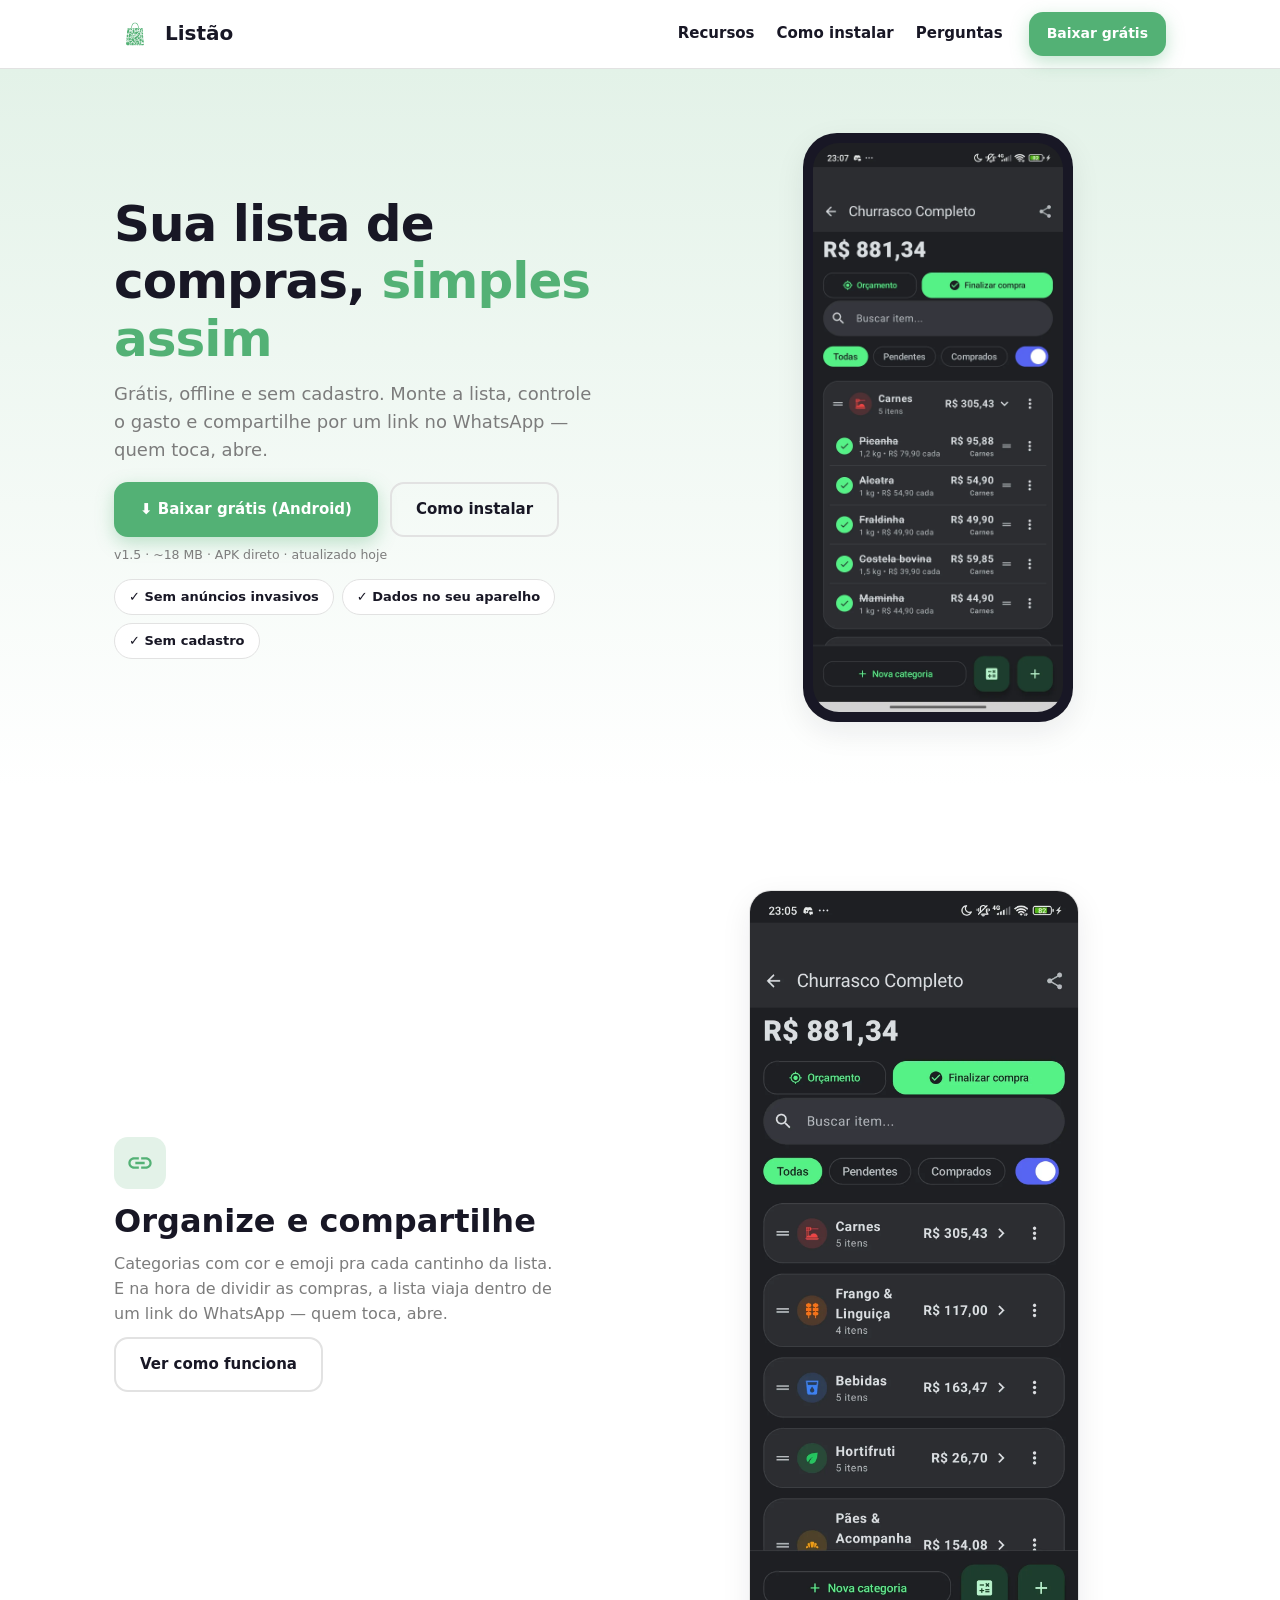
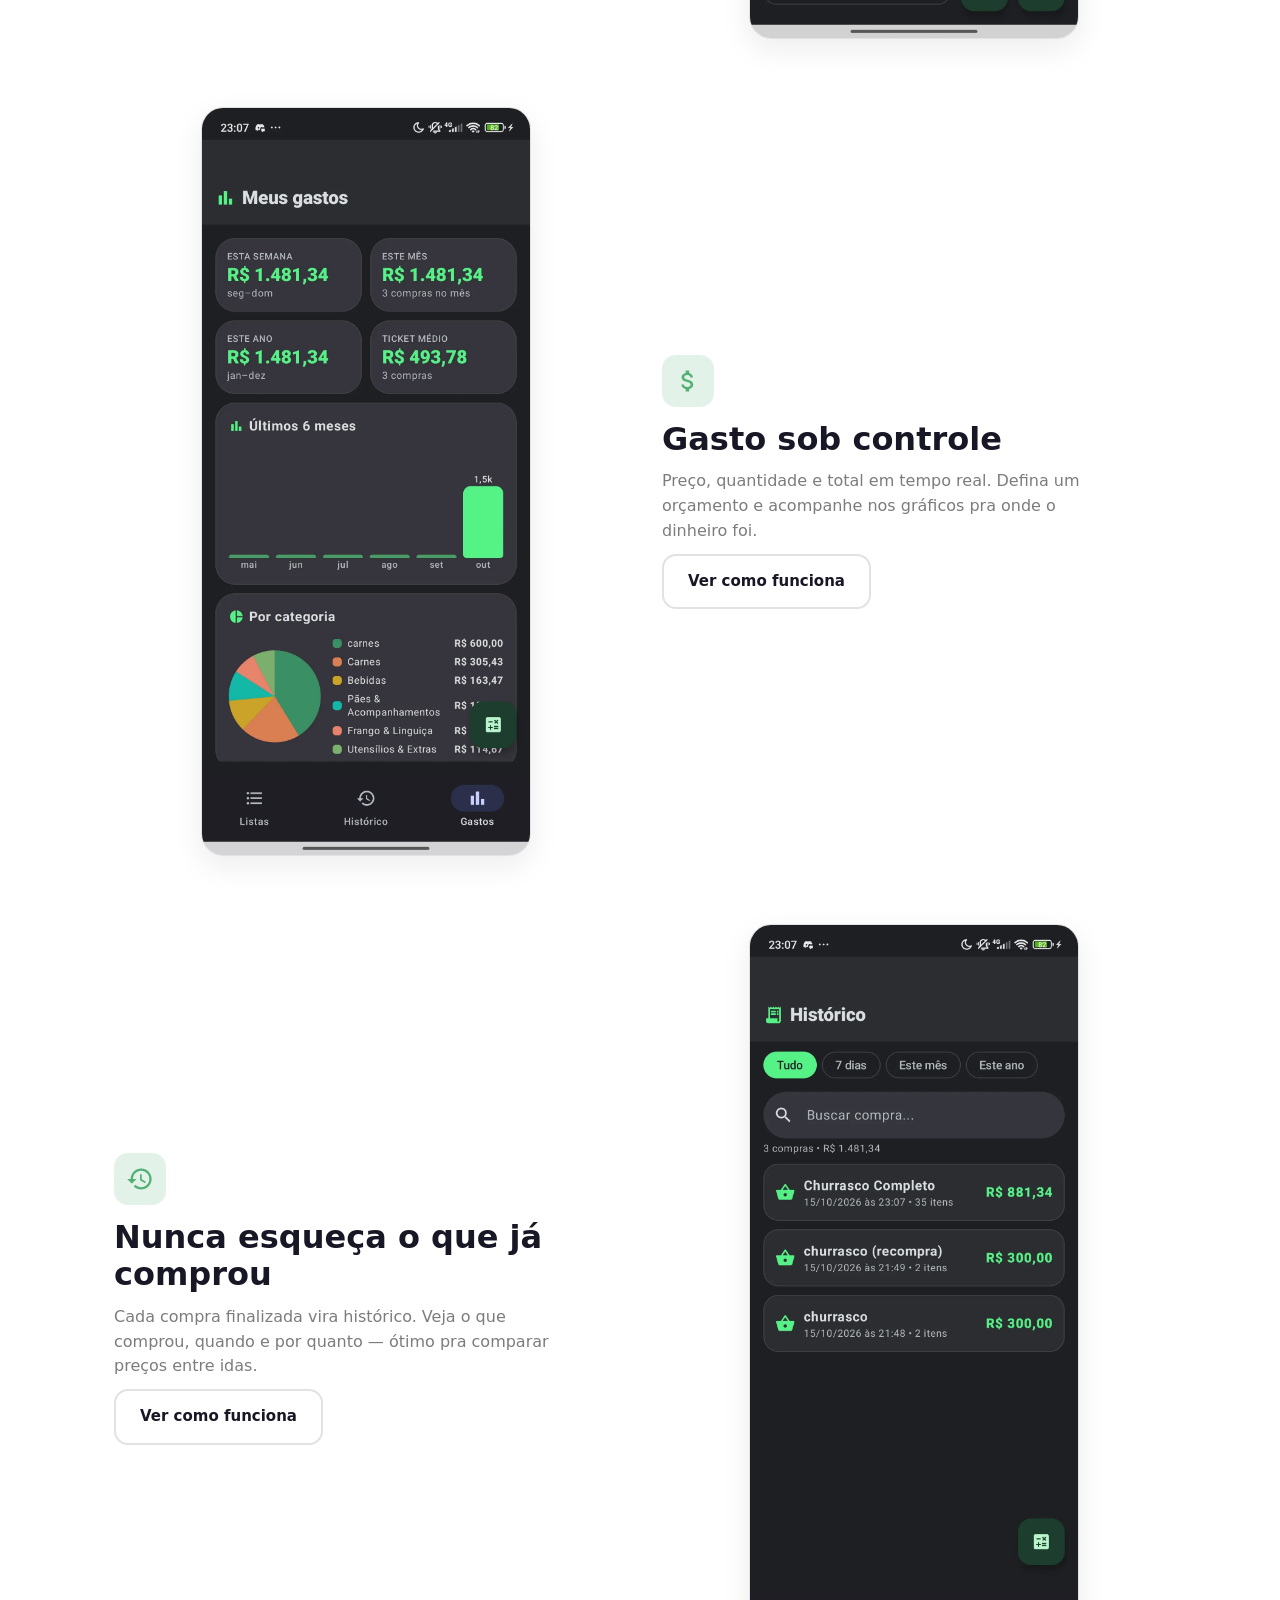
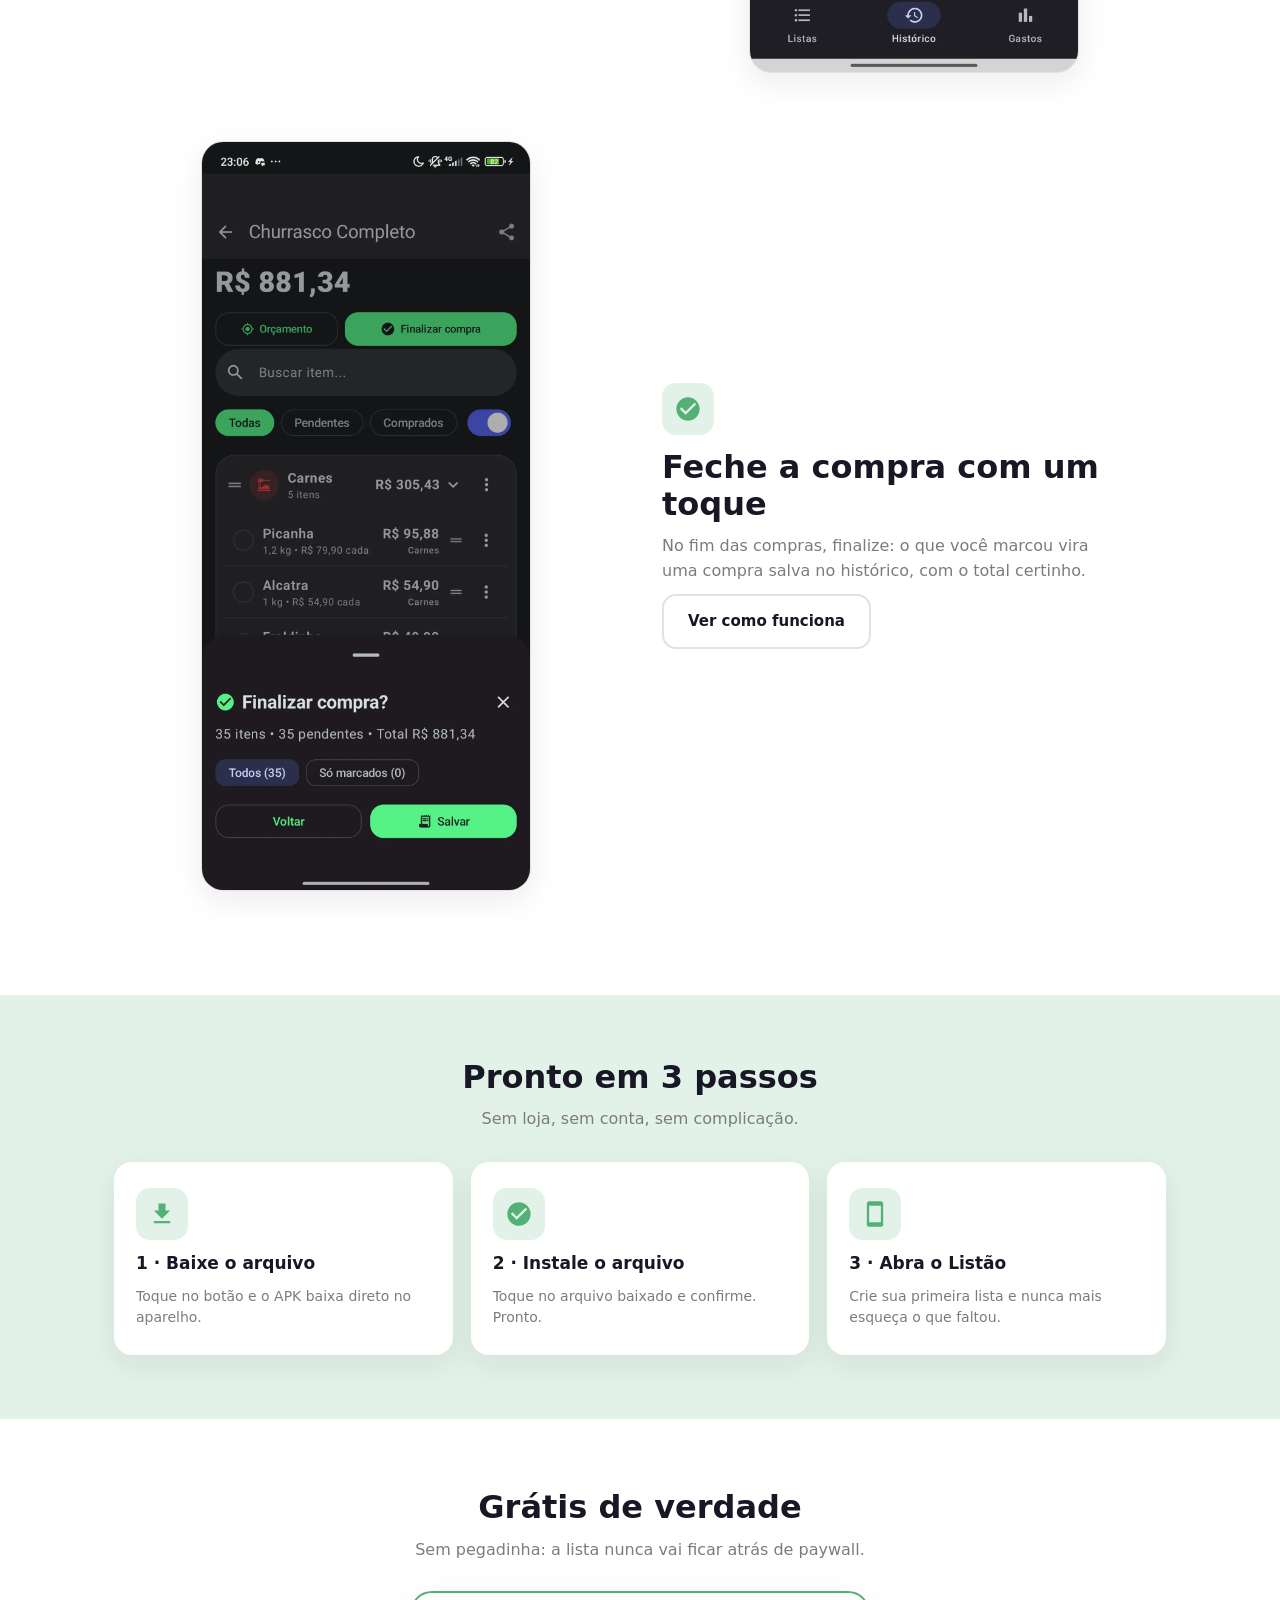
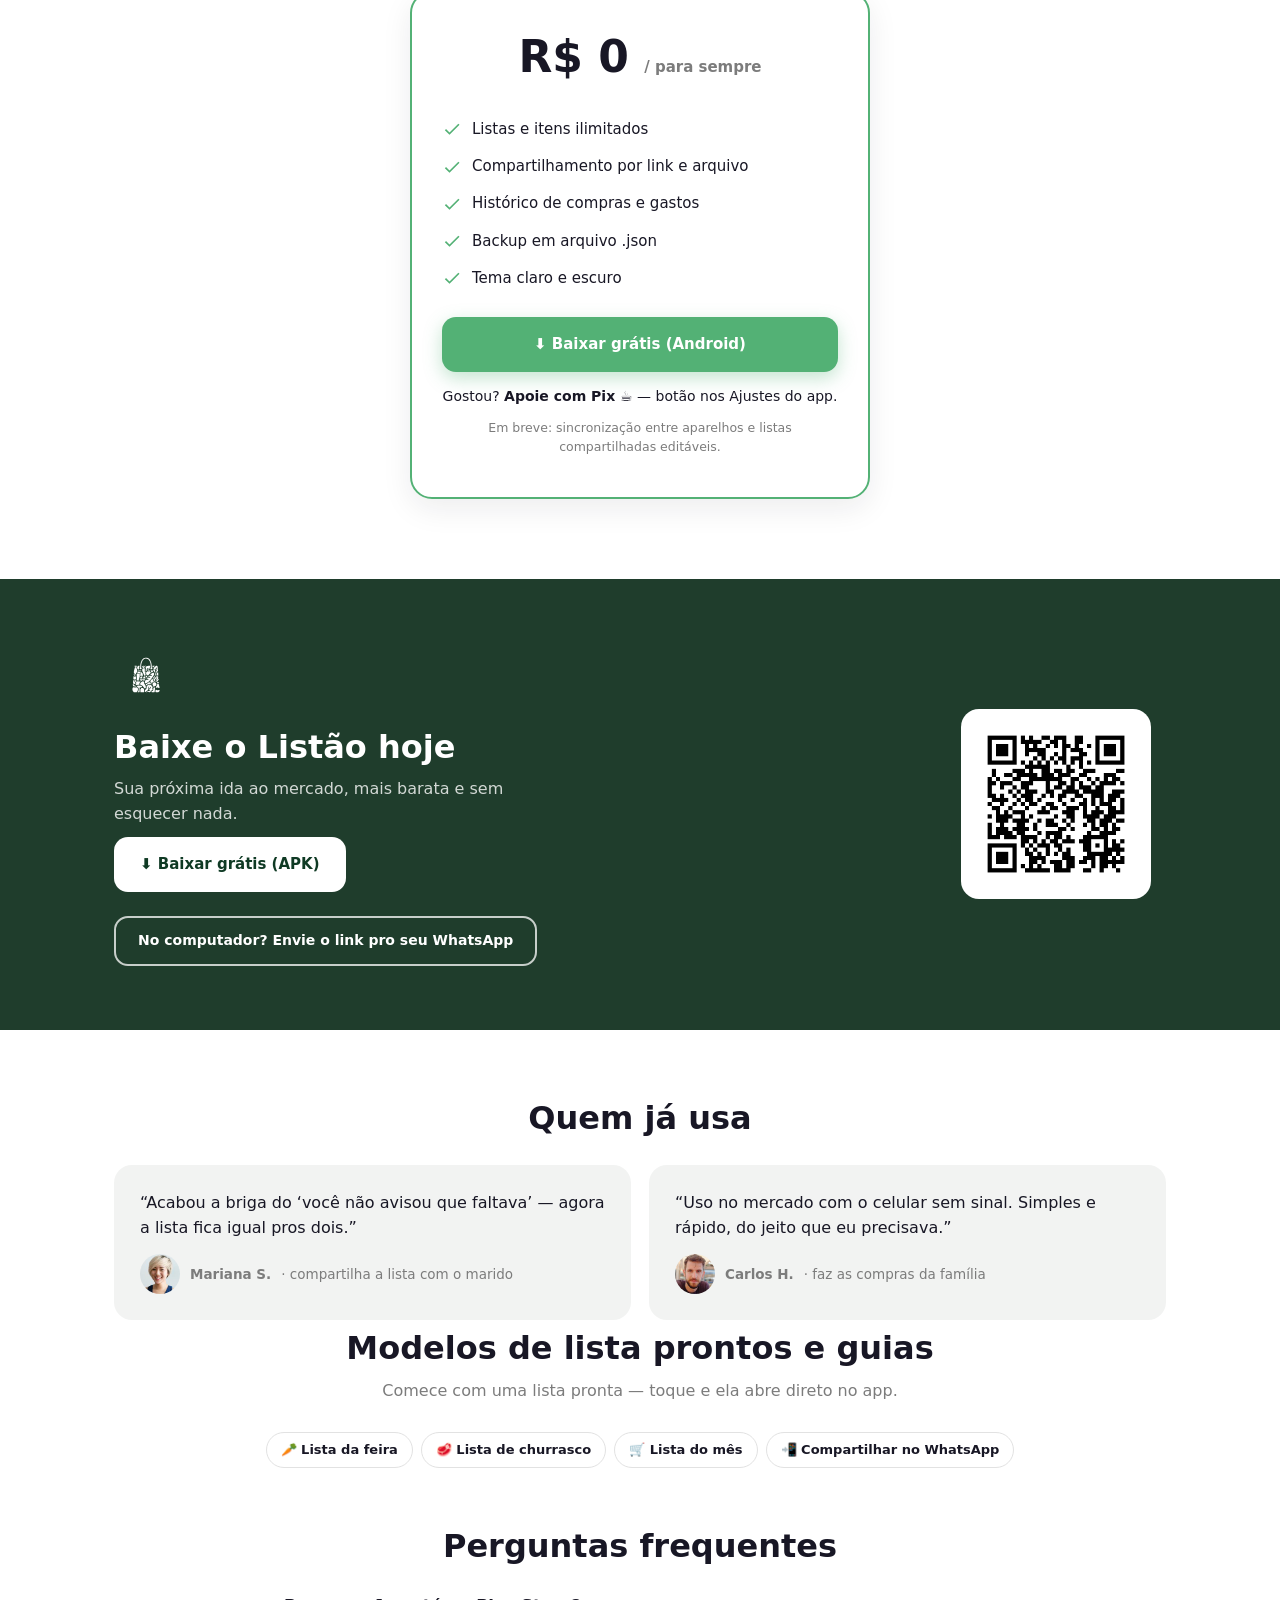
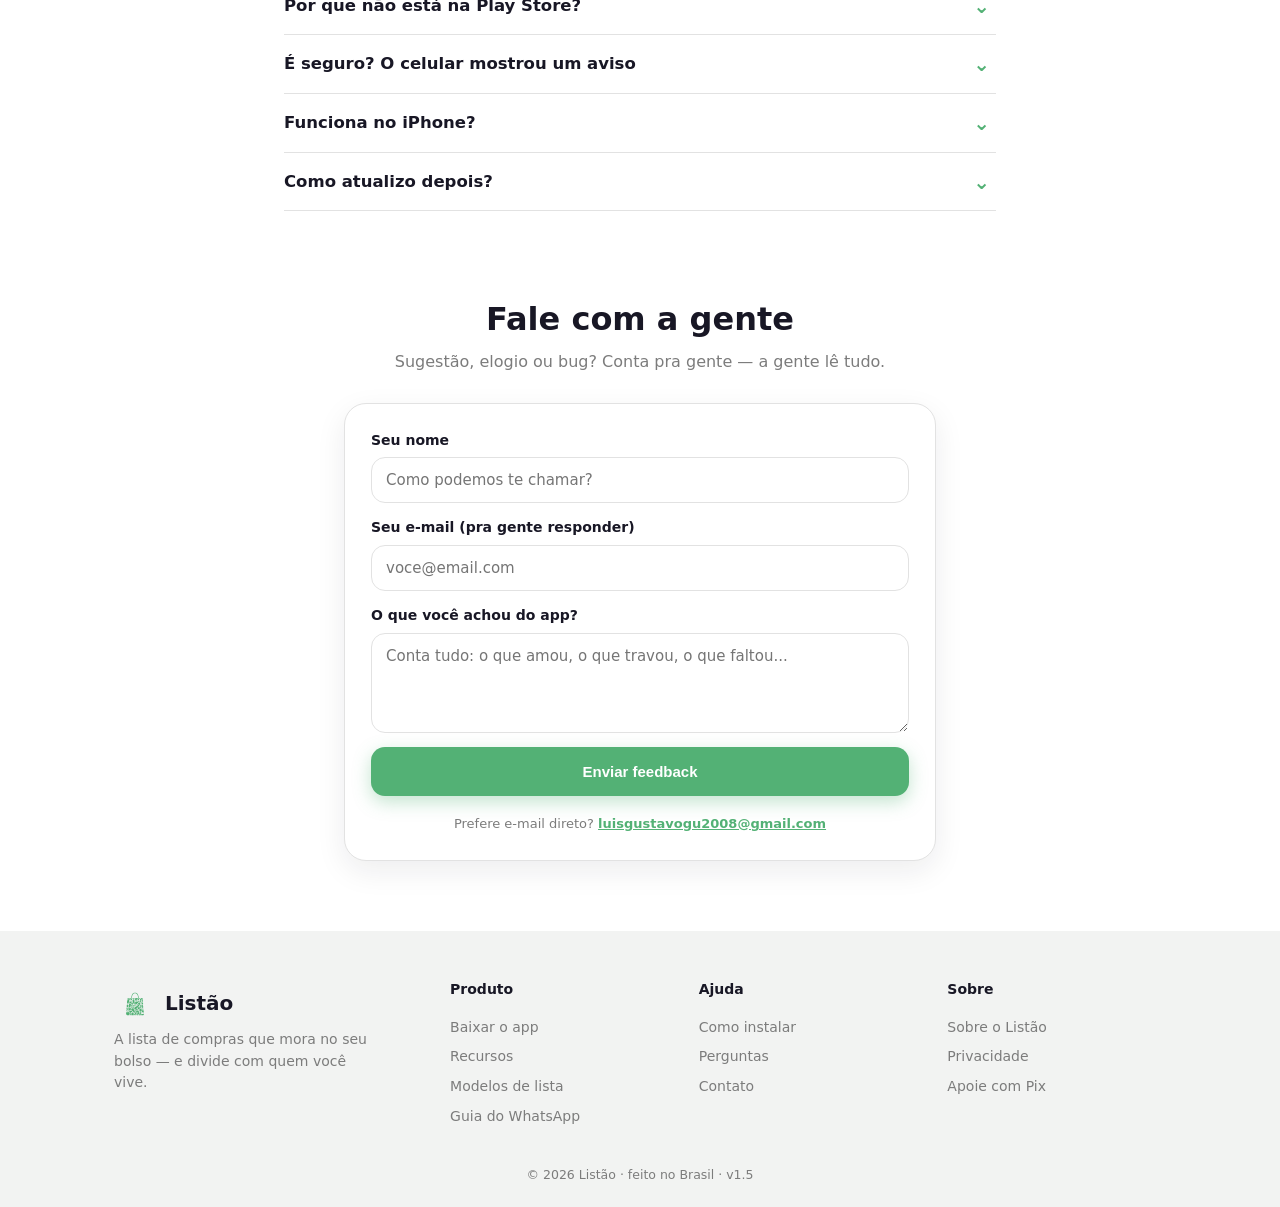
==== index.html @ 89cff495 "SEO: paginas de modelos prontos (feira/churrasco/mes), guia de compartilhar no WhatsApp, pagina Sobr" ====
<!DOCTYPE html>
<html lang="pt-BR">
<head>
<meta charset="utf-8">
<meta name="viewport" content="width=device-width, initial-scale=1">
<title>Listão — App de Lista de Compras Grátis e Offline</title>
<meta name="description" content="App grátis de lista de compras: funciona offline, sem cadastro, controla o gasto e compartilha por link no WhatsApp. Baixe o APK para Android.">
<link rel="canonical" href="https://listao-br.vercel.app/">
<meta name="robots" content="index, follow">
<meta name="theme-color" content="#53B175">
<meta property="og:locale" content="pt_BR">
<meta property="og:type" content="website">
<meta property="og:site_name" content="Listão">
<meta property="og:title" content="Listão — App de Lista de Compras Grátis e Offline">
<meta property="og:description" content="Monte a lista, controle o gasto e compartilhe por link no WhatsApp. Grátis, offline e sem cadastro. Baixe o APK.">
<meta property="og:url" content="https://listao-br.vercel.app/">
<meta property="og:image" content="https://listao-br.vercel.app/og-logo.png">
<meta property="og:image:width" content="512">
<meta property="og:image:height" content="512">
<meta property="og:image:alt" content="Logo do Listão">
<meta name="twitter:card" content="summary">
<meta name="twitter:title" content="Listão — App de Lista de Compras Grátis e Offline">
<meta name="twitter:description" content="Lista de compras grátis, offline e sem cadastro. Baixe o APK para Android.">
<meta name="twitter:image" content="https://listao-br.vercel.app/og-logo.png">
<script type="application/ld+json">
{"@context":"https://schema.org","@type":"MobileApplication","name":"Listão","applicationCategory":"ShoppingApplication","operatingSystem":"Android 8.0+","inLanguage":"pt-BR","url":"https://listao-br.vercel.app/","downloadUrl":"https://listao-br.vercel.app/listao-v1.5.apk","installUrl":"https://listao-br.vercel.app/","softwareVersion":"1.5","fileSize":"17.5MB","description":"App grátis de lista de compras para Android: funciona offline, sem cadastro, controla gastos e orçamento, e compartilha a lista por link no WhatsApp.","screenshot":["https://listao-br.vercel.app/prints/lista-marcados.jpg","https://listao-br.vercel.app/prints/categorias.jpg","https://listao-br.vercel.app/prints/graficos.jpg","https://listao-br.vercel.app/prints/historico.jpg"],"offers":{"@type":"Offer","price":"0","priceCurrency":"BRL"},"author":{"@type":"Person","name":"Luis Gustavo Del Bianco"}}
</script>
<script type="application/ld+json">
{"@context":"https://schema.org","@type":"FAQPage","mainEntity":[{"@type":"Question","name":"Por que o Listão não está na Play Store?","acceptedAnswer":{"@type":"Answer","text":"Por enquanto distribuímos o APK direto: fica mais leve, sem intermediário e com atualização no mesmo link. A ideia é entrar na Play quando o app amadurecer."}},{"@type":"Question","name":"É seguro instalar? O celular mostrou um aviso","acceptedAnswer":{"@type":"Answer","text":"O aviso aparece para qualquer app instalado de fora da loja. O APK é assinado, pede só permissão de internet e seus dados ficam no seu aparelho."}},{"@type":"Question","name":"O Listão funciona no iPhone?","acceptedAnswer":{"@type":"Answer","text":"Ainda não. Hoje o Listão é Android — o link compartilhado abre uma página com a lista para quem tem iPhone."}},{"@type":"Question","name":"Como atualizo o Listão depois?","acceptedAnswer":{"@type":"Answer","text":"Baixe de novo neste mesmo link e instale por cima. Suas listas e o histórico ficam intactos."}}]}
</script>
<link rel="icon" type="image/svg+xml" href="favicon.svg">
<link rel="icon" type="image/png" sizes="48x48" href="favicon-48.png">
<link rel="stylesheet" href="estilo.css">
<link rel="preload" as="image" href="prints/lista-marcados.webp" fetchpriority="high">
<script defer src="https://cdn.vercel-insights.com/v1/script.js"></script>
</head>
<body>

<!-- ===== HEADER ===== -->
<header class="top">
  <div class="container top-row">
    <a class="brand" href="#">
      <img src="simbolo-verde.svg" alt="Logo Listão">
      <span>Listão</span>
    </a>
    <nav>
      <a href="#recursos">Recursos</a>
      <a href="#como-instalar">Como instalar</a>
      <a href="#perguntas">Perguntas</a>
    </nav>
    <a class="btn primary small" data-trk="click_download" data-pos="header" href="listao-v1.5.apk" download="listao-v1.5.apk">Baixar grátis</a>
  </div>
</header>

<main>

<!-- ===== HERO ===== -->
<section class="hero">
  <div class="container hero-grid">
    <div class="hero-copy">
      <h1>Sua lista de compras, <span class="verde">simples assim</span></h1>
      <p class="lead">Grátis, offline e sem cadastro. Monte a lista, controle o gasto e compartilhe por um link no WhatsApp — quem toca, abre.</p>
      <div class="btn-row">
        <a class="btn primary" data-trk="click_download" data-pos="hero" href="listao-v1.5.apk" download="listao-v1.5.apk">⬇ Baixar grátis (Android)</a>
        <a class="btn ghost" data-trk="click_como_instalar" href="#como-instalar">Como instalar</a>
      </div>
      <p class="meta">v1.5 · ~18 MB · APK direto · atualizado hoje</p>
      <div class="badges">
        <span class="pill">✓ Sem anúncios invasivos</span>
        <span class="pill">✓ Dados no seu aparelho</span>
        <span class="pill">✓ Sem cadastro</span>
      </div>
    </div>

    <!-- Celular com a tela real do app -->
    <div class="phone">
      <div class="screen">
        <img src="prints/lista-marcados.webp" alt="App Listão com itens da lista de compras marcados" width="1080" height="2460" fetchpriority="high">
      </div>
    </div>
  </div>
</section>

<!-- ===== RECURSOS (linhas alternadas) ===== -->
<section id="recursos" class="container features">

  <div class="feat">
    <div class="feat-copy">
      <span class="icon-chip">
        <svg viewBox="0 0 24 24"><path d="M3.9,12c0,-1.71 1.39,-3.1 3.1,-3.1h4V7H7c-2.76,0 -5,2.24 -5,5s2.24,5 5,5h4v-1.9H7c-1.71,0 -3.1,-1.39 -3.1,-3.1zM8,13h8v-2H8v2zM17,7h-4v1.9h4c1.71,0 3.1,1.39 3.1,3.1s-1.39,3.1 -3.1,3.1h-4V17h4c2.76,0 5,-2.24 5,-5s-2.24,-5 -5,-5z"/></svg>
      </span>
      <h2>Organize e compartilhe</h2>
      <p>Categorias com cor e emoji pra cada cantinho da lista. E na hora de dividir as compras, a lista viaja dentro de um link do WhatsApp — quem toca, abre.</p>
      <a class="btn ghost" href="#baixar" data-trk="click_ver_prints" data-pos="org">Ver como funciona</a>
    </div>
    <div class="feat-img">
      <img src="prints/categorias.webp" alt="Lista de compras organizada por categorias no app Listão" width="1080" height="2460" loading="lazy" decoding="async">
    </div>
  </div>

  <div class="feat rev">
    <div class="feat-copy">
      <span class="icon-chip">
        <svg viewBox="0 0 24 24"><path d="M11.8,10.9c-2.27,-0.59 -3,-1.2 -3,-2.15 0,-1.09 1.01,-1.85 2.7,-1.85 1.78,0 2.44,0.85 2.5,2.1h2.21c-0.07,-1.72 -1.12,-3.3 -3.21,-3.81V3h-3v2.16c-1.94,0.42 -3.5,1.68 -3.5,3.61 0,2.31 1.91,3.46 4.7,4.13 2.5,0.6 3,1.48 3,2.41 0,0.69 -0.49,1.79 -2.7,1.79 -2.06,0 -2.87,-0.92 -2.98,-2.1h-2.2c0.12,2.19 1.76,3.42 3.68,3.83V21h3v-2.15c1.95,-0.37 3.5,-1.5 3.5,-3.55 0,-2.84 -2.43,-3.81 -4.7,-4.4z"/></svg>
      </span>
      <h2>Gasto sob controle</h2>
      <p>Preço, quantidade e total em tempo real. Defina um orçamento e acompanhe nos gráficos pra onde o dinheiro foi.</p>
      <a class="btn ghost" href="#baixar" data-trk="click_ver_prints" data-pos="gasto">Ver como funciona</a>
    </div>
    <div class="feat-img">
      <img src="prints/graficos.webp" alt="Gráficos de gastos por categoria no app Listão" width="1080" height="2460" loading="lazy" decoding="async">
    </div>
  </div>

  <div class="feat">
    <div class="feat-copy">
      <span class="icon-chip">
        <svg viewBox="0 0 24 24"><path d="M13,3c-4.97,0 -9,4.03 -9,9L1,12l3.89,3.89 0.07,0.14L9,12L6,12c0,-3.87 3.13,-7 7,-7s7,3.13 7,7 -3.13,7 -7,7c-1.93,0 -3.68,-0.79 -4.94,-2.06l-1.42,1.42C8.27,19.99 10.51,21 13,21c4.97,0 9,-4.03 9,-9s-4.03,-9 -9,-9zM12,8v5l4.28,2.54 0.72,-1.21 -3.5,-2.08L13.5,8L12,8z"/></svg>
      </span>
      <h2>Nunca esqueça o que já comprou</h2>
      <p>Cada compra finalizada vira histórico. Veja o que comprou, quando e por quanto — ótimo pra comparar preços entre idas.</p>
      <a class="btn ghost" href="#baixar" data-trk="click_ver_prints" data-pos="historico">Ver como funciona</a>
    </div>
    <div class="feat-img">
      <img src="prints/historico.webp" alt="Histórico de compras no app Listão" width="1080" height="2460" loading="lazy" decoding="async">
    </div>
  </div>

  <div class="feat rev">
    <div class="feat-copy">
      <span class="icon-chip">
        <svg viewBox="0 0 24 24"><path d="M12,2C6.48,2 2,6.48 2,12s4.48,10 10,10 10,-4.48 10,-10S17.52,2 12,2zM10,17l-5,-5 1.41,-1.41L10,14.17l7.59,-7.59L19,8l-9,9z"/></svg>
      </span>
      <h2>Feche a compra com um toque</h2>
      <p>No fim das compras, finalize: o que você marcou vira uma compra salva no histórico, com o total certinho.</p>
      <a class="btn ghost" href="#baixar" data-trk="click_ver_prints" data-pos="finalizar">Ver como funciona</a>
    </div>
    <div class="feat-img">
      <img src="prints/finalizar.webp" alt="Finalizar compra com total no app Listão" width="1080" height="2460" loading="lazy" decoding="async">
    </div>
  </div>

</section>

<!-- ===== 3 PASSOS ===== -->
<section id="como-instalar" class="steps-band">
  <div class="container">
    <h2 class="center">Pronto em 3 passos</h2>
    <p class="center sub2">Sem loja, sem conta, sem complicação.</p>
    <div class="steps">
      <div class="step">
        <span class="icon-chip">
          <svg viewBox="0 0 24 24"><path d="M19,9h-4V3H9v6H5l7,7 7,-7zM5,18v2h14v-2H5z"/></svg>
        </span>
        <h3>1 · Baixe o arquivo</h3>
        <p>Toque no botão e o APK baixa direto no aparelho.</p>
      </div>
      <div class="step">
        <span class="icon-chip">
          <svg viewBox="0 0 24 24"><path d="M12,2C6.48,2 2,6.48 2,12s4.48,10 10,10 10,-4.48 10,-10S17.52,2 12,2zM10,17l-5,-5 1.41,-1.41L10,14.17l7.59,-7.59L19,8l-9,9z"/></svg>
        </span>
        <h3>2 · Instale o arquivo</h3>
        <p>Toque no arquivo baixado e confirme. Pronto.</p>
      </div>
      <div class="step">
        <span class="icon-chip">
          <svg viewBox="0 0 24 24"><path d="M17,1.01L7,1c-1.1,0 -2,0.9 -2,2v18c0,1.1 0.9,2 2,2h10c1.1,0 2,-0.9 2,-2V3c0,-1.1 -0.9,-1.99 -2,-1.99zM17,19H7V5h10v14z"/></svg>
        </span>
        <h3>3 · Abra o Listão</h3>
        <p>Crie sua primeira lista e nunca mais esqueça o que faltou.</p>
      </div>
    </div>
  </div>
</section>

<!-- ===== GRÁTIS DE VERDADE (posição do “planos”) ===== -->
<section class="container price">
  <h2 class="center">Grátis de verdade</h2>
  <p class="center sub2">Sem pegadinha: a lista nunca vai ficar atrás de paywall.</p>
  <div class="price-card">
    <div class="price-val">R$ 0 <span>/ para sempre</span></div>
    <ul class="price-list">
      <li><svg viewBox="0 0 24 24"><path d="M9,16.17L4.83,12l-1.42,1.41L9,19 21,7l-1.41,-1.41z"/></svg> Listas e itens ilimitados</li>
      <li><svg viewBox="0 0 24 24"><path d="M9,16.17L4.83,12l-1.42,1.41L9,19 21,7l-1.41,-1.41z"/></svg> Compartilhamento por link e arquivo</li>
      <li><svg viewBox="0 0 24 24"><path d="M9,16.17L4.83,12l-1.42,1.41L9,19 21,7l-1.41,-1.41z"/></svg> Histórico de compras e gastos</li>
      <li><svg viewBox="0 0 24 24"><path d="M9,16.17L4.83,12l-1.42,1.41L9,19 21,7l-1.41,-1.41z"/></svg> Backup em arquivo .json</li>
      <li><svg viewBox="0 0 24 24"><path d="M9,16.17L4.83,12l-1.42,1.41L9,19 21,7l-1.41,-1.41z"/></svg> Tema claro e escuro</li>
    </ul>
    <a class="btn primary wide" data-trk="click_download" data-pos="preco" href="listao-v1.5.apk" download="listao-v1.5.apk">⬇ Baixar grátis (Android)</a>
    <p class="pix-note">Gostou? <b>Apoie com Pix ☕</b> — botão nos Ajustes do app.</p>
    <p class="soon">Em breve: sincronização entre aparelhos e listas compartilhadas editáveis.</p>
  </div>
</section>

<!-- ===== CTA FINAL (faixa escura) ===== -->
<section id="baixar" class="final">
  <div class="container final-grid">
    <div>
      <img class="final-logo" src="simbolo-branco.svg" alt="">
      <h2>Baixe o Listão hoje</h2>
      <p>Sua próxima ida ao mercado, mais barata e sem esquecer nada.</p>
      <a class="btn white" data-trk="click_download" data-pos="final" href="listao-v1.5.apk" download="listao-v1.5.apk">⬇ Baixar grátis (APK)</a>
      <div style="margin-top:12px"><a class="wa-link" data-trk="click_whatsapp" href="https://wa.me/?text=Baixe%20o%20List%C3%A3o%20gr%C3%A1tis%20para%20Android%3A%20https%3A%2F%2Flistao-br.vercel.app%2F" target="_blank" rel="noopener">No computador? Envie o link pro seu WhatsApp</a></div>
    </div>
    <div><img class="qr-img" src="qr-download.png" alt="QR Code para baixar o Listão"></div>
  </div>
</section>

<!-- ===== DEPOIMENTOS ===== -->
<section class="container quotes">
  <h2 class="center">Quem já usa</h2>
  <div class="quote-grid">
    <figure class="quote">
      <blockquote>“Acabou a briga do ‘você não avisou que faltava’ — agora a lista fica igual pros dois.”</blockquote>
      <figcaption><img class="avatar" src="prints/avatar-mariana.jpg" alt="Mariana" width="80" height="80" loading="lazy"> <b>Mariana S.</b> · compartilha a lista com o marido</figcaption>
    </figure>
    <figure class="quote">
      <blockquote>“Uso no mercado com o celular sem sinal. Simples e rápido, do jeito que eu precisava.”</blockquote>
      <figcaption><img class="avatar" src="prints/avatar-carlos.jpg" alt="Carlos" width="80" height="80" loading="lazy"> <b>Carlos H.</b> · faz as compras da família</figcaption>
    </figure>
  </div>
</section>

<!-- ===== MODELOS E GUIAS ===== -->
<section id="modelos" class="container">
  <h2 class="center">Modelos de lista prontos e guias</h2>
  <p class="center sub2">Comece com uma lista pronta — toque e ela abre direto no app.</p>
  <div class="badges" style="justify-content:center">
    <a class="pill" style="text-decoration:none;color:inherit" href="modelos/feira.html">🥕 Lista da feira</a>
    <a class="pill" style="text-decoration:none;color:inherit" href="modelos/churrasco.html">🥩 Lista de churrasco</a>
    <a class="pill" style="text-decoration:none;color:inherit" href="modelos/mes.html">🛒 Lista do mês</a>
    <a class="pill" style="text-decoration:none;color:inherit" href="guias/compartilhar-whatsapp.html">📲 Compartilhar no WhatsApp</a>
  </div>
</section>

<!-- ===== FAQ ===== -->
<section id="perguntas" class="container faq">
  <h2 class="center">Perguntas frequentes</h2>
  <details data-q="play">
      <summary>Por que não está na Play Store?</summary>
    <p>Por enquanto distribuímos direto: fica mais leve, sem intermediário e com atualização no mesmo link. A ideia é entrar na Play quando o app amadurecer.</p>
  </details>
  <details data-q="seguro">
      <summary>É seguro? O celular mostrou um aviso</summary>
    <p>O aviso aparece para qualquer app instalado de fora da loja. O APK é assinado, pede só permissão de internet e seus dados ficam no seu aparelho.</p>
  </details>
  <details data-q="iphone">
      <summary>Funciona no iPhone?</summary>
    <p>Ainda não. Hoje o Listão é Android — o link compartilhado abre uma página com a lista pra quem tem iPhone.</p>
  </details>
  <details data-q="atualizar">
      <summary>Como atualizo depois?</summary>
    <p>Baixe de novo neste mesmo link e instale por cima. Suas listas e o histórico ficam intactos.</p>
  </details>
</section>

<!-- ===== FEEDBACK ===== -->
<section id="contato" class="container feedback">
  <h2 class="center">Fale com a gente</h2>
  <p class="center sub2">Sugestão, elogio ou bug? Conta pra gente — a gente lê tudo.</p>
  <form class="fb-form" action="https://formsubmit.co/luisgustavogu2008@gmail.com" method="POST">
    <input type="text" name="_honey" class="hp" tabindex="-1" autocomplete="off">
    <input type="hidden" name="_subject" value="Novo feedback do site Listão">
    <input type="hidden" name="_next" value="https://listao-br.vercel.app/obrigado.html">
    <input type="hidden" name="_template" value="table">
    <input type="hidden" name="_captcha" value="false">
    <label>Seu nome
      <input type="text" name="nome" placeholder="Como podemos te chamar?" required maxlength="60">
    </label>
    <label>Seu e-mail (pra gente responder)
      <input type="email" name="email" placeholder="voce@email.com" required maxlength="80">
    </label>
    <label>O que você achou do app?
      <textarea name="mensagem" rows="4" placeholder="Conta tudo: o que amou, o que travou, o que faltou..." required maxlength="2000"></textarea>
    </label>
    <button class="btn primary wide" type="submit">Enviar feedback</button>
    <p class="fb-alt">Prefere e-mail direto? <a href="mailto:luisgustavogu2008@gmail.com">luisgustavogu2008@gmail.com</a></p>
  </form>
</section>

</main>

<!-- ===== FOOTER ===== -->
<footer>
  <div class="container foot-grid">
    <div class="foot-brand">
      <a class="brand" href="#"><img src="simbolo-verde.svg" alt=""><span>Listão</span></a>
      <p>A lista de compras que mora no seu bolso — e divide com quem você vive.</p>
    </div>
    <div>
      <h4>Produto</h4>
      <a href="#baixar">Baixar o app</a>
      <a href="#recursos">Recursos</a>
      <a href="modelos/feira.html">Modelos de lista</a>
      <a href="guias/compartilhar-whatsapp.html">Guia do WhatsApp</a>
    </div>
    <div>
      <h4>Ajuda</h4>
      <a href="#como-instalar">Como instalar</a>
      <a href="#perguntas">Perguntas</a>
      <a href="#contato">Contato</a>
    </div>
    <div>
      <h4>Sobre</h4>
      <a href="sobre.html">Sobre o Listão</a>
      <a href="privacidade.html">Privacidade</a>
      <a href="#">Apoie com Pix</a>
    </div>
  </div>
  <div class="container copy">© 2026 Listão · feito no Brasil · v1.5</div>
</footer>

<script src="trk.js" defer></script>
</body>
</html>
---- estilo.css ----
:root{--green:#53B175;--green-hover:#47a067;--green-deep:#0F3A24;--green-dark-bg:#1F3D2C;--navy:#181725;--gray:#7C7C7C;--line:#E2E2E2;--bg-soft:#F2F3F2;--mint:#E3F2E8;--radius:18px;--shadow:0 10px 30px rgba(24,23,37,.08)}*{box-sizing:border-box}body{margin:0;font-family:system-ui,-apple-system,sans-serif;color:var(--navy);background:#fff;line-height:1.55}.container{max-width:1100px;margin:0 auto;padding:0 24px}.center{text-align:center}h1,h2,h3{line-height:1.15;margin:0 0 12px}h1{font-size:50px;font-weight:800;letter-spacing:-1px}h2{font-size:32px;font-weight:800}p{margin:0 0 10px}.verde{color:var(--green)}.sub2{color:var(--gray);margin-bottom:28px}.btn{display:inline-block;padding:14px 24px;border-radius:14px;font-weight:700;font-size:15px;text-decoration:none;border:2px solid transparent;transition:transform .12s ease,background .15s ease,box-shadow .15s ease}.btn.primary{background:var(--green);color:#fff;box-shadow:0 6px 18px rgba(83,177,117,.35)}.btn.primary:hover{background:var(--green-hover)}.btn.ghost{border-color:var(--line);color:var(--navy)}.btn.ghost:hover{border-color:var(--green);color:var(--green)}.btn.white{background:#fff;color:var(--green-deep)}.btn.small{padding:9px 16px;font-size:14px}.btn.wide{display:block;text-align:center;width:100%}.btn:active{transform:scale(.98)}.top{position:sticky;top:0;z-index:50;background:rgba(255,255,255,.92);backdrop-filter:blur(8px);border-bottom:1px solid var(--line)}.top-row{display:flex;align-items:center;gap:26px;padding-top:12px;padding-bottom:12px}.brand{display:flex;align-items:center;gap:9px;font-weight:800;font-size:20px;color:var(--navy);text-decoration:none}.brand img{width:42px;height:42px}.top nav{display:flex;gap:22px;margin-left:auto}.top nav a{color:var(--navy);text-decoration:none;font-weight:600;font-size:15px}.top nav a:hover{color:var(--green)}.hero{background:linear-gradient(180deg,var(--mint) 0%,#fff 100%);overflow:hidden}.hero-grid{display:grid;grid-template-columns:1.1fr .9fr;gap:40px;align-items:center;padding-top:64px;padding-bottom:64px}.lead{font-size:18px;color:var(--gray);max-width:480px}.btn-row{display:flex;gap:12px;flex-wrap:wrap;margin:18px 0 8px}.meta{font-size:12.5px;color:var(--gray)}.meta.light{color:rgba(255,255,255,.75)}.badges{display:flex;gap:8px;flex-wrap:wrap;margin-top:14px}.pill{background:#fff;border:1px solid var(--line);border-radius:999px;padding:7px 14px;font-size:13px;font-weight:600}.phone{width:270px;margin:0 auto;background:var(--navy);border-radius:34px;padding:10px;box-shadow:var(--shadow)}.screen{background:#1E1F22;border-radius:26px;overflow:hidden}.screen img{width:100%;height:auto;display:block}.features{padding:70px 24px 30px}.feat{display:grid;grid-template-columns:1fr 1fr;gap:44px;align-items:center;padding:34px 0}.feat.rev .feat-copy{order:2}.feat.rev .feat-img{order:1}.icon-chip{width:52px;height:52px;border-radius:14px;background:var(--mint);color:var(--green);display:flex;align-items:center;justify-content:center;margin-bottom:14px}.icon-chip svg{width:28px;height:28px;fill:currentColor}.feat-copy p{color:var(--gray);max-width:440px}.feat-img img{width:100%;max-width:330px;height:auto;display:block;margin:0 auto;border-radius:22px;border:1px solid var(--line);box-shadow:var(--shadow)}.steps-band{background:var(--mint);padding:64px 0;margin-top:40px}.steps{display:grid;grid-template-columns:repeat(3,1fr);gap:18px;margin-top:30px}.step{background:#fff;border-radius:var(--radius);padding:26px 22px;box-shadow:var(--shadow)}.step h3{font-size:17px;margin-top:4px}.step p{color:var(--gray);font-size:14px;margin:0}.price{padding:70px 24px 20px}.price-card{max-width:460px;margin:0 auto;border:2px solid var(--green);border-radius:22px;padding:30px;box-shadow:var(--shadow);text-align:center}.price-val{font-size:44px;font-weight:800}.price-val span{font-size:15px;color:var(--gray);font-weight:600}.price-list{list-style:none;padding:0;margin:20px 0;text-align:left}.price-list li{display:flex;align-items:center;gap:10px;padding:7px 0;font-size:15px}.price-list svg{width:20px;height:20px;fill:var(--green);flex:none}.pix-note{font-size:14px;margin-top:14px}.soon{font-size:12.5px;color:var(--gray);margin-top:6px}.final{background:var(--green-dark-bg);margin-top:60px;padding:64px 0}.final-grid{display:grid;grid-template-columns:1fr 220px;gap:40px;align-items:center}.final h2{color:#fff}.final p{color:rgba(255,255,255,.8);max-width:460px}.final-logo{width:64px;height:64px;margin-bottom:14px}.final .ph{border:2px dashed rgba(255,255,255,.4);border-radius:var(--radius);color:rgba(255,255,255,.8);min-height:190px;display:flex;align-items:center;justify-content:center;text-align:center;font-size:14px}.qr-img{width:190px;height:190px;display:block;border-radius:var(--radius);background:#fff;padding:10px;margin:0 auto}.quotes{padding:70px 24px 10px}.quote-grid{display:grid;grid-template-columns:1fr 1fr;gap:18px;margin-top:28px}.quote{margin:0;background:var(--bg-soft);border-radius:var(--radius);padding:26px}.quote blockquote{margin:0 0 14px;font-size:16px;font-weight:500}.quote figcaption{display:flex;align-items:center;gap:10px;font-size:13.5px;color:var(--gray)}.avatar{width:40px;height:40px;border-radius:999px;object-fit:cover;flex:none;background:#2b2d31}.faq{padding:60px 24px 80px;max-width:760px}details{border-bottom:1px solid var(--line)}summary{cursor:pointer;font-weight:700;font-size:16.5px;padding:16px 0;list-style:none;position:relative;padding-right:34px}summary::-webkit-details-marker{display:none}summary::after{content:"⌄";position:absolute;right:6px;top:14px;color:var(--green);font-size:20px;transition:transform .15s ease}details[open] summary::after{transform:rotate(180deg)}details p{color:var(--gray);padding-bottom:16px;margin:0}.feedback{max-width:640px;padding-top:10px;padding-bottom:70px}.fb-form{background:#fff;border:1px solid var(--line);border-radius:22px;box-shadow:var(--shadow);padding:26px;display:flex;flex-direction:column;gap:14px;margin-top:8px}.fb-form label{font-weight:700;font-size:14px;display:flex;flex-direction:column;gap:6px}.fb-form input,.fb-form textarea{border:1.5px solid var(--line);border-radius:14px;padding:13px 14px;font-size:15px;font-family:inherit;width:100%;resize:vertical}.fb-form input:focus,.fb-form textarea:focus{outline:none;border-color:var(--green);box-shadow:0 0 0 3px rgba(83,177,117,.15)}.hp{display:none !important}.fb-alt{text-align:center;font-size:13px;color:var(--gray);margin:4px 0 0}.fb-alt a{color:var(--green);font-weight:700}footer{background:var(--bg-soft);padding:48px 0 22px}.foot-grid{display:grid;grid-template-columns:1.4fr 1fr 1fr 1fr;gap:30px}.foot-brand p{color:var(--gray);font-size:14px;max-width:260px}footer h4{font-size:14px;margin:0 0 12px}footer a{display:block;color:var(--gray);text-decoration:none;font-size:14px;padding:4px 0}footer a:hover{color:var(--green)}.copy{text-align:center;color:var(--gray);font-size:12.5px;margin-top:34px}@media (max-width:860px){h1{font-size:40px}h2{font-size:27px}.top-row{justify-content:center;gap:16px}.top nav{display:none}.hero-grid{grid-template-columns:1fr;padding-top:36px;padding-bottom:44px;gap:30px}.hero-copy{text-align:center}.hero-copy .lead{margin-left:auto;margin-right:auto}.btn-row{justify-content:center}.badges{justify-content:center}.feat{grid-template-columns:1fr;gap:24px}.feat.rev .feat-copy{order:1}.feat.rev .feat-img{order:2}.feat-copy{text-align:center}.feat-copy p{margin-left:auto;margin-right:auto}.icon-chip{margin:0 auto 14px}.steps{grid-template-columns:1fr}.step{text-align:center}.quote-grid{grid-template-columns:1fr}.quote{text-align:center}.quote figcaption{justify-content:center}.final-grid{grid-template-columns:1fr}.final-grid > div{text-align:center}.final .ph{margin:0 auto;max-width:240px}.foot-grid{grid-template-columns:1fr 1fr;text-align:center}.foot-brand .brand{justify-content:center}.foot-brand p{margin-left:auto;margin-right:auto}.phone{width:240px}}
.wa-link,.wa-link:visited{display:inline-block;margin-top:12px;padding:12px 22px;border:2px solid rgba(255,255,255,.75);border-radius:14px;color:#fff !important;text-decoration:none;font-weight:700;font-size:14px}
.wa-link:hover{border-color:#fff;background:rgba(255,255,255,.12)}
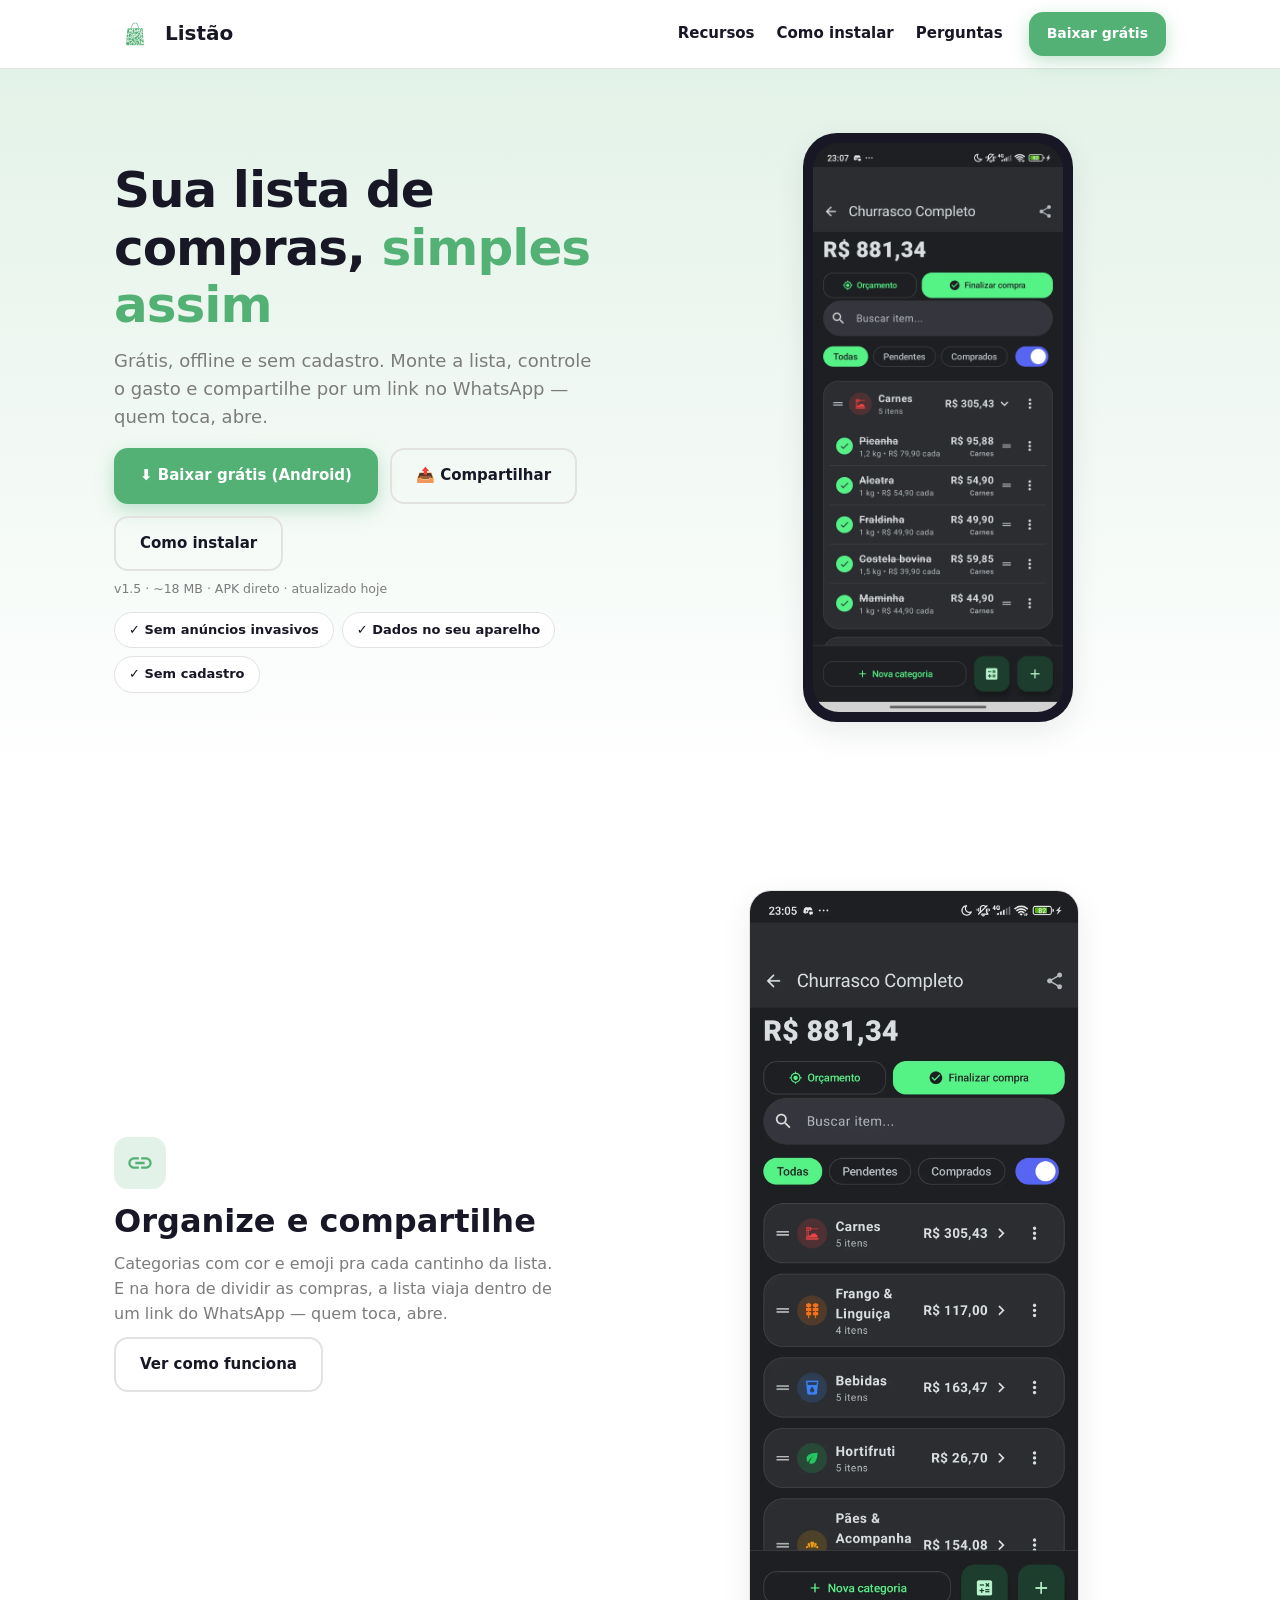
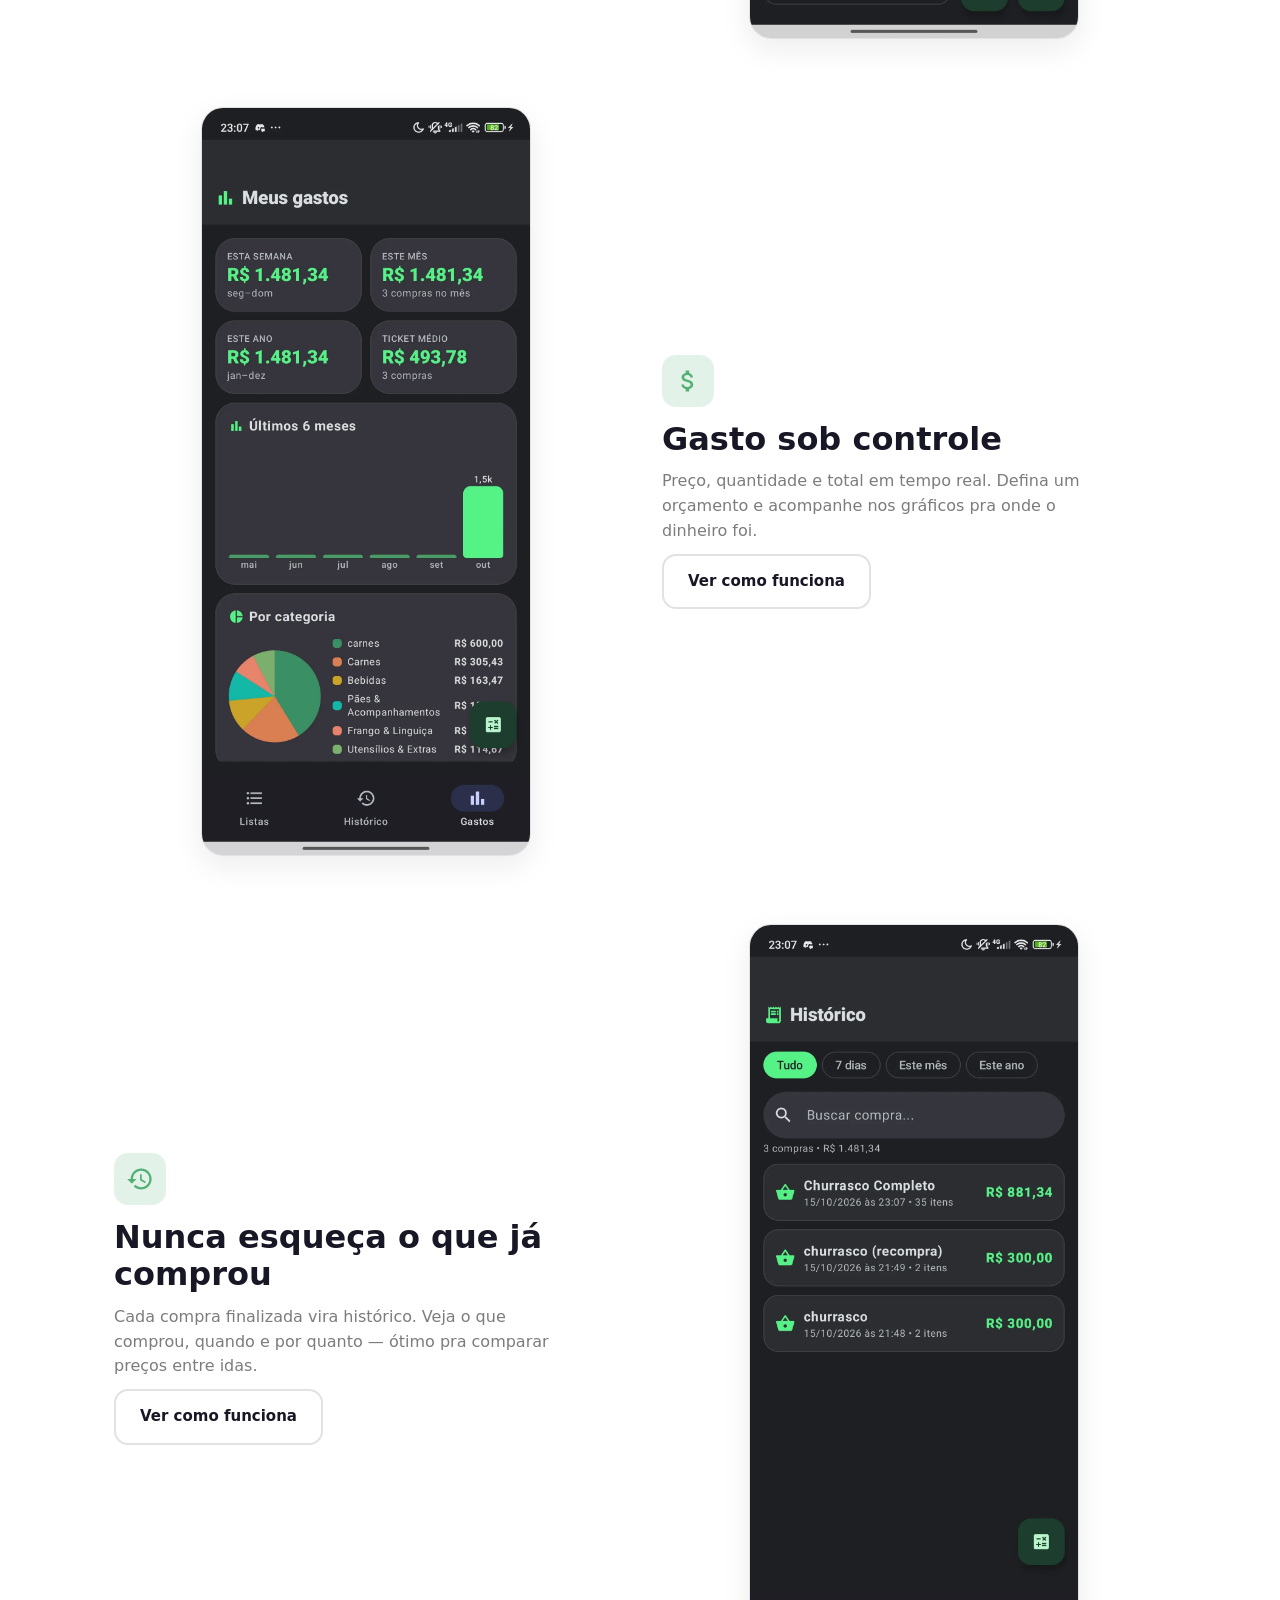
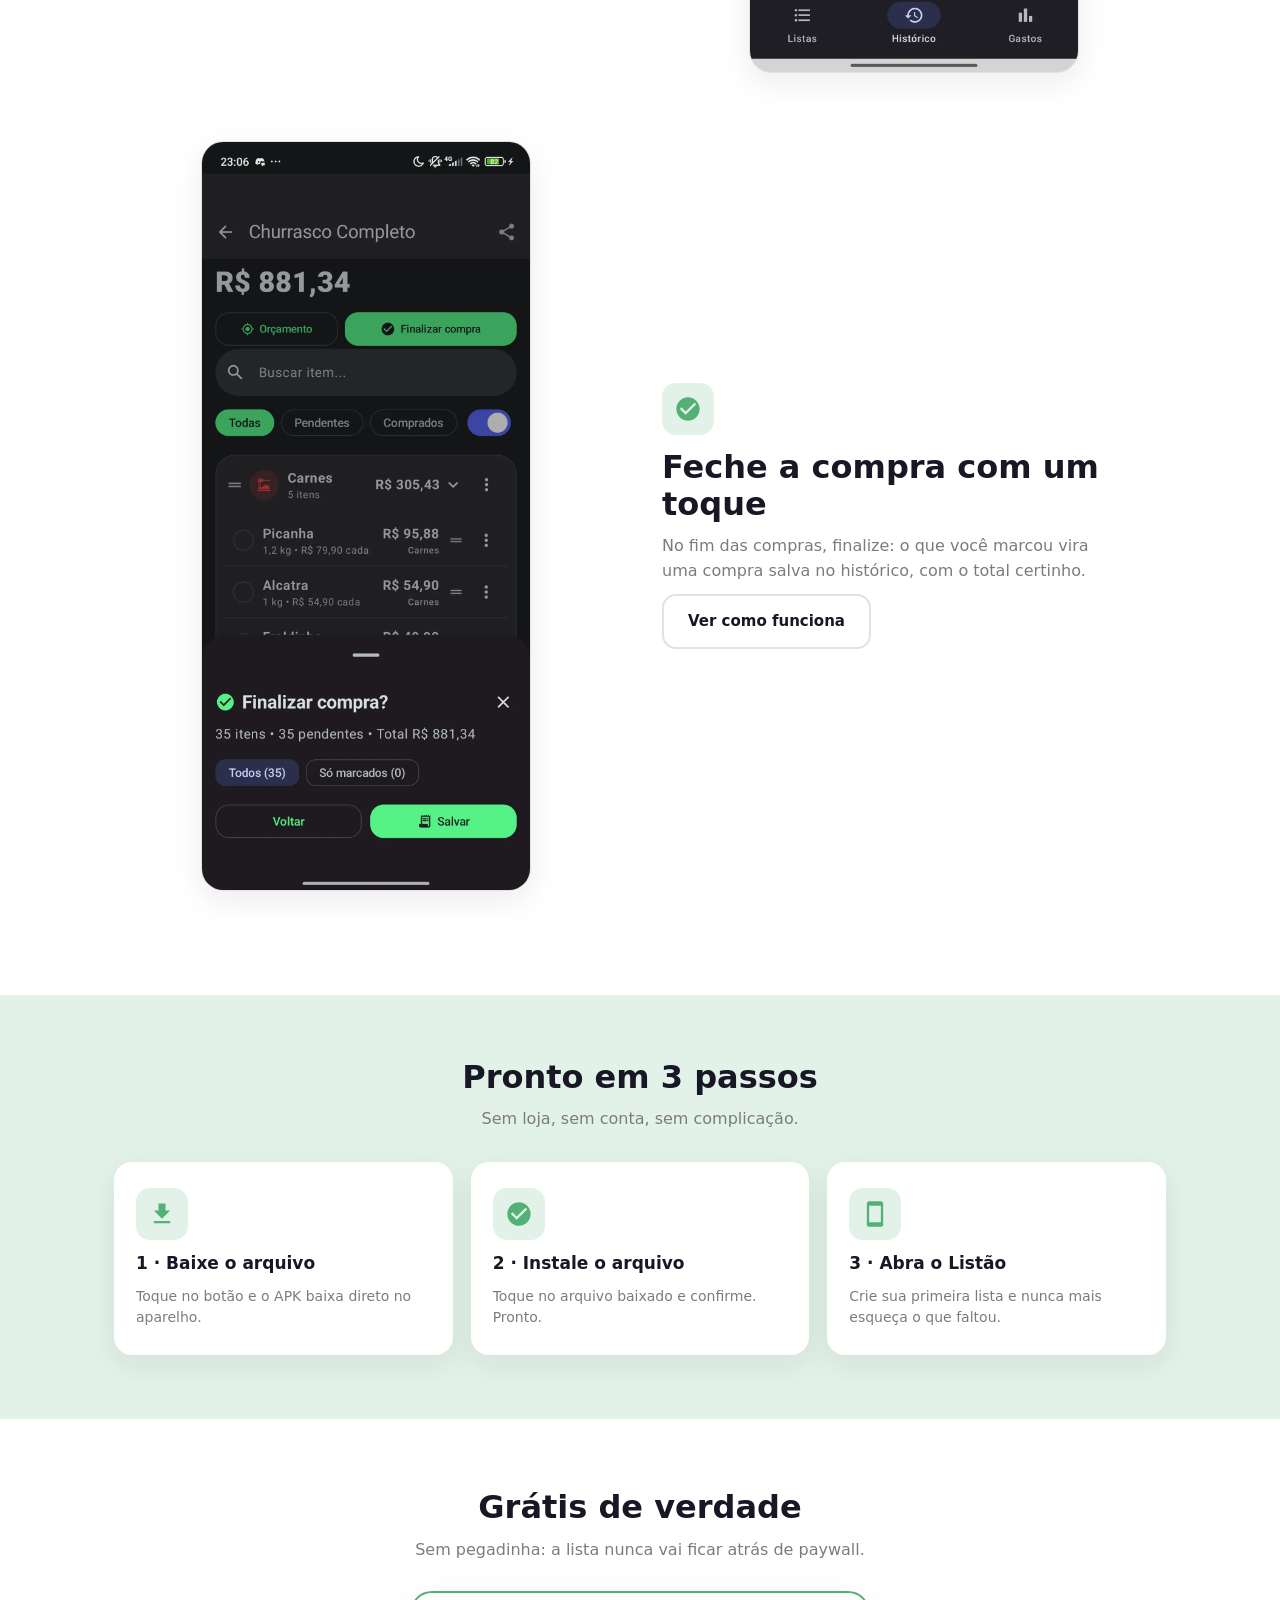
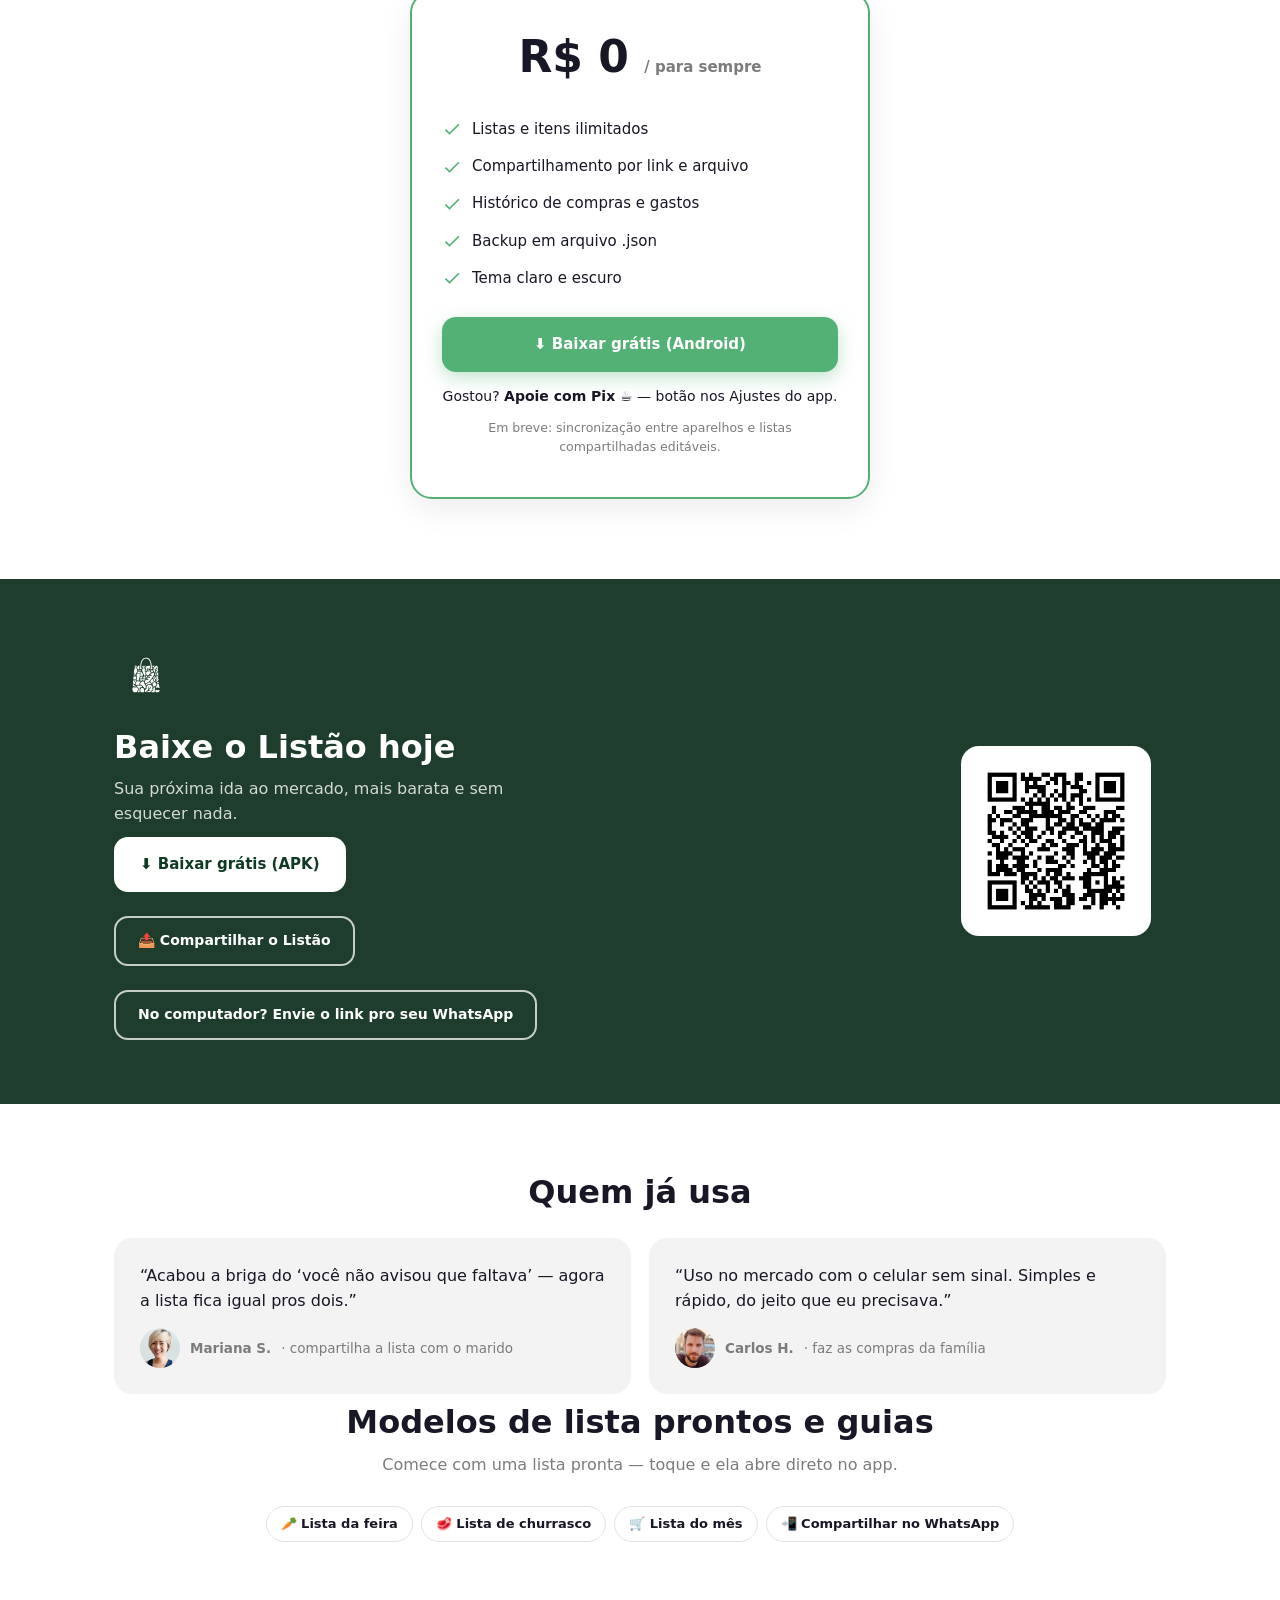
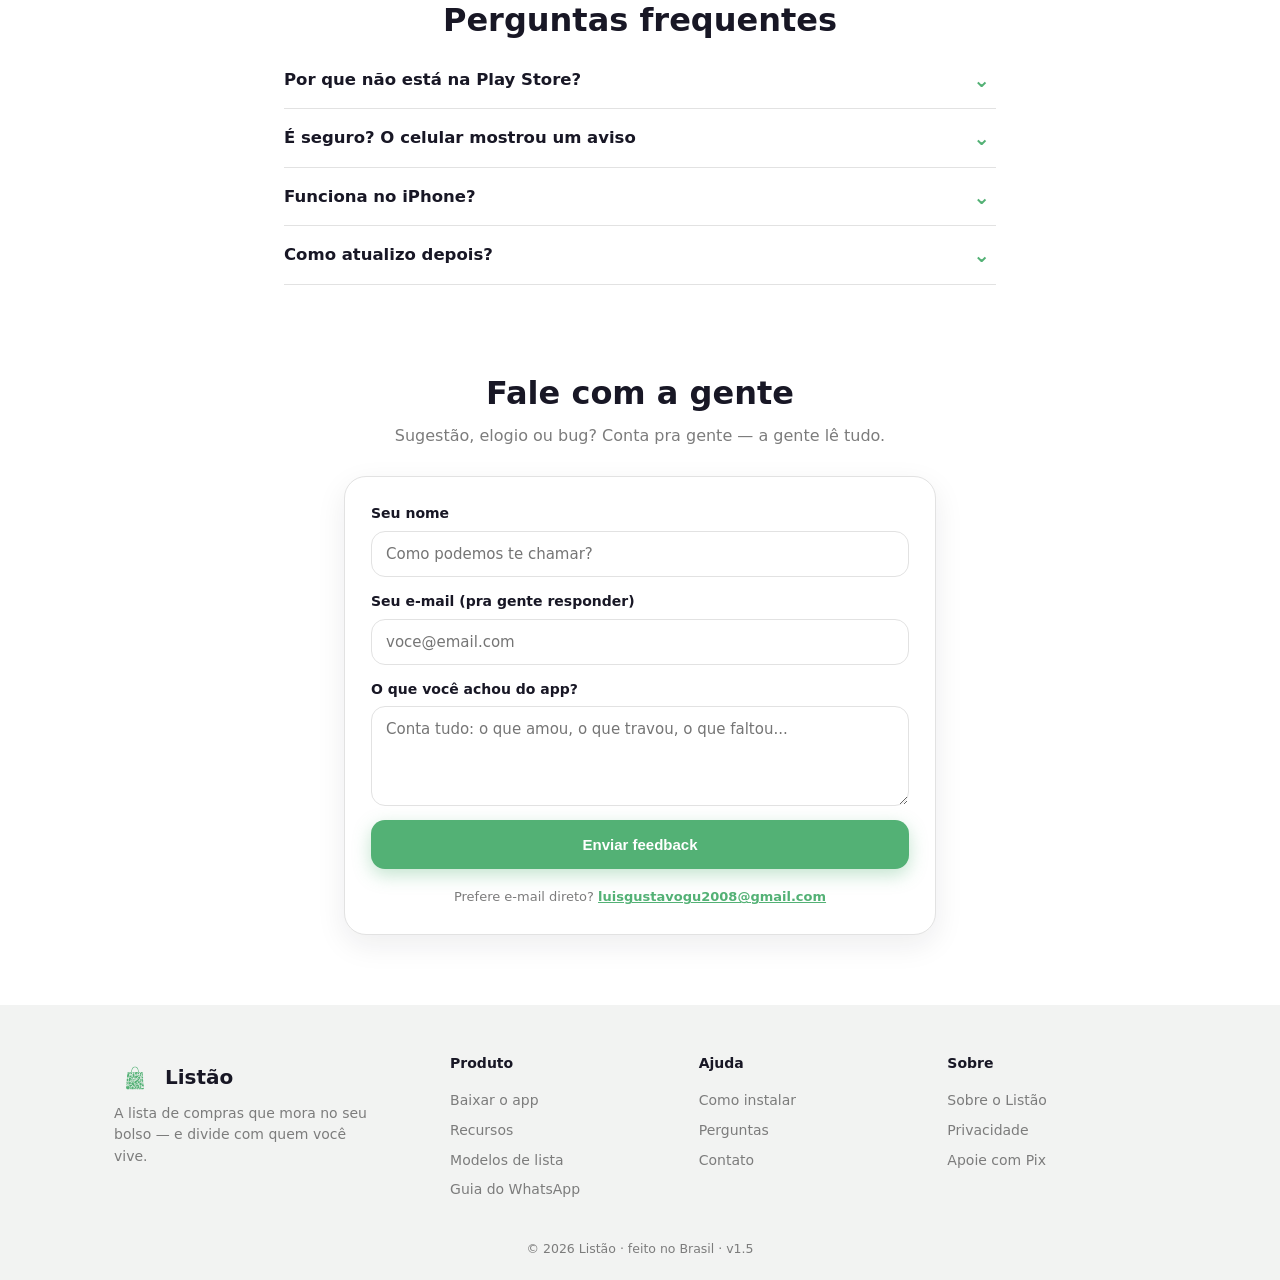
==== commit b05e8a84: "Preview de share preto+branco (og-negro), botao Compartilhar (Web Share API), verificação Search Con" ====
--- a/index.html
+++ b/index.html
@@ -14,14 +14,15 @@
 <meta property="og:title" content="Listão — App de Lista de Compras Grátis e Offline">
 <meta property="og:description" content="Monte a lista, controle o gasto e compartilhe por link no WhatsApp. Grátis, offline e sem cadastro. Baixe o APK.">
 <meta property="og:url" content="https://listao-br.vercel.app/">
-<meta property="og:image" content="https://listao-br.vercel.app/og-logo.png">
+<meta property="og:image" content="https://listao-br.vercel.app/og-negro.png">
 <meta property="og:image:width" content="512">
 <meta property="og:image:height" content="512">
 <meta property="og:image:alt" content="Logo do Listão">
 <meta name="twitter:card" content="summary">
 <meta name="twitter:title" content="Listão — App de Lista de Compras Grátis e Offline">
 <meta name="twitter:description" content="Lista de compras grátis, offline e sem cadastro. Baixe o APK para Android.">
-<meta name="twitter:image" content="https://listao-br.vercel.app/og-logo.png">
+<meta name="twitter:image" content="https://listao-br.vercel.app/og-negro.png">
+<meta name="google-site-verification" content="d-WMtkal_iBgPkmWrxtvifqAuqkEdKJc4pj6k-1uls8">
 <script type="application/ld+json">
 {"@context":"https://schema.org","@type":"MobileApplication","name":"Listão","applicationCategory":"ShoppingApplication","operatingSystem":"Android 8.0+","inLanguage":"pt-BR","url":"https://listao-br.vercel.app/","downloadUrl":"https://listao-br.vercel.app/listao-v1.5.apk","installUrl":"https://listao-br.vercel.app/","softwareVersion":"1.5","fileSize":"17.5MB","description":"App grátis de lista de compras para Android: funciona offline, sem cadastro, controla gastos e orçamento, e compartilha a lista por link no WhatsApp.","screenshot":["https://listao-br.vercel.app/prints/lista-marcados.jpg","https://listao-br.vercel.app/prints/categorias.jpg","https://listao-br.vercel.app/prints/graficos.jpg","https://listao-br.vercel.app/prints/historico.jpg"],"offers":{"@type":"Offer","price":"0","priceCurrency":"BRL"},"author":{"@type":"Person","name":"Luis Gustavo Del Bianco"}}
 </script>
@@ -62,6 +63,7 @@
       <p class="lead">Grátis, offline e sem cadastro. Monte a lista, controle o gasto e compartilhe por um link no WhatsApp — quem toca, abre.</p>
       <div class="btn-row">
         <a class="btn primary" data-trk="click_download" data-pos="hero" href="listao-v1.5.apk" download="listao-v1.5.apk">⬇ Baixar grátis (Android)</a>
+        <a class="btn ghost" data-trk="click_share" data-pos="hero" data-share href="https://wa.me/?text=Baixe%20o%20List%C3%A3o%20gr%C3%A1tis%3A%20app%20de%20lista%20de%20compras%20offline%20e%20sem%20cadastro%20https%3A%2F%2Flistao-br.vercel.app%2F" target="_blank" rel="noopener">📤 Compartilhar</a>
         <a class="btn ghost" data-trk="click_como_instalar" href="#como-instalar">Como instalar</a>
       </div>
       <p class="meta">v1.5 · ~18 MB · APK direto · atualizado hoje</p>
@@ -200,6 +202,7 @@
       <h2>Baixe o Listão hoje</h2>
       <p>Sua próxima ida ao mercado, mais barata e sem esquecer nada.</p>
       <a class="btn white" data-trk="click_download" data-pos="final" href="listao-v1.5.apk" download="listao-v1.5.apk">⬇ Baixar grátis (APK)</a>
+      <div style="margin-top:12px"><a class="wa-link" data-trk="click_share" data-pos="final" data-share href="https://wa.me/?text=Baixe%20o%20List%C3%A3o%20gr%C3%A1tis%3A%20app%20de%20lista%20de%20compras%20offline%20e%20sem%20cadastro%20https%3A%2F%2Flistao-br.vercel.app%2F" target="_blank" rel="noopener">📤 Compartilhar o Listão</a></div>
       <div style="margin-top:12px"><a class="wa-link" data-trk="click_whatsapp" href="https://wa.me/?text=Baixe%20o%20List%C3%A3o%20gr%C3%A1tis%20para%20Android%3A%20https%3A%2F%2Flistao-br.vercel.app%2F" target="_blank" rel="noopener">No computador? Envie o link pro seu WhatsApp</a></div>
     </div>
     <div><img class="qr-img" src="qr-download.png" alt="QR Code para baixar o Listão"></div>
@@ -311,5 +314,22 @@
 </footer>
 
 <script src="trk.js" defer></script>
+<script>
+  // Compartilhar: usa o menu nativo do celular (Web Share API); sem suporte, cai no WhatsApp.
+  (function () {
+    var links = document.querySelectorAll("[data-share]");
+    if (!links.length) return;
+    var share = { title: "Listão — app de lista de compras grátis",
+                  text: "Lista de compras grátis, offline e sem cadastro. Baixe o app:",
+                  url: "https://listao-br.vercel.app/" };
+    links.forEach(function (a) {
+      a.addEventListener("click", function (e) {
+        if (!navigator.share) return; // sem suporte: segue o href (WhatsApp)
+        e.preventDefault();
+        navigator.share(share).catch(function () {});
+      });
+    });
+  })();
+</script>
 </body>
 </html>
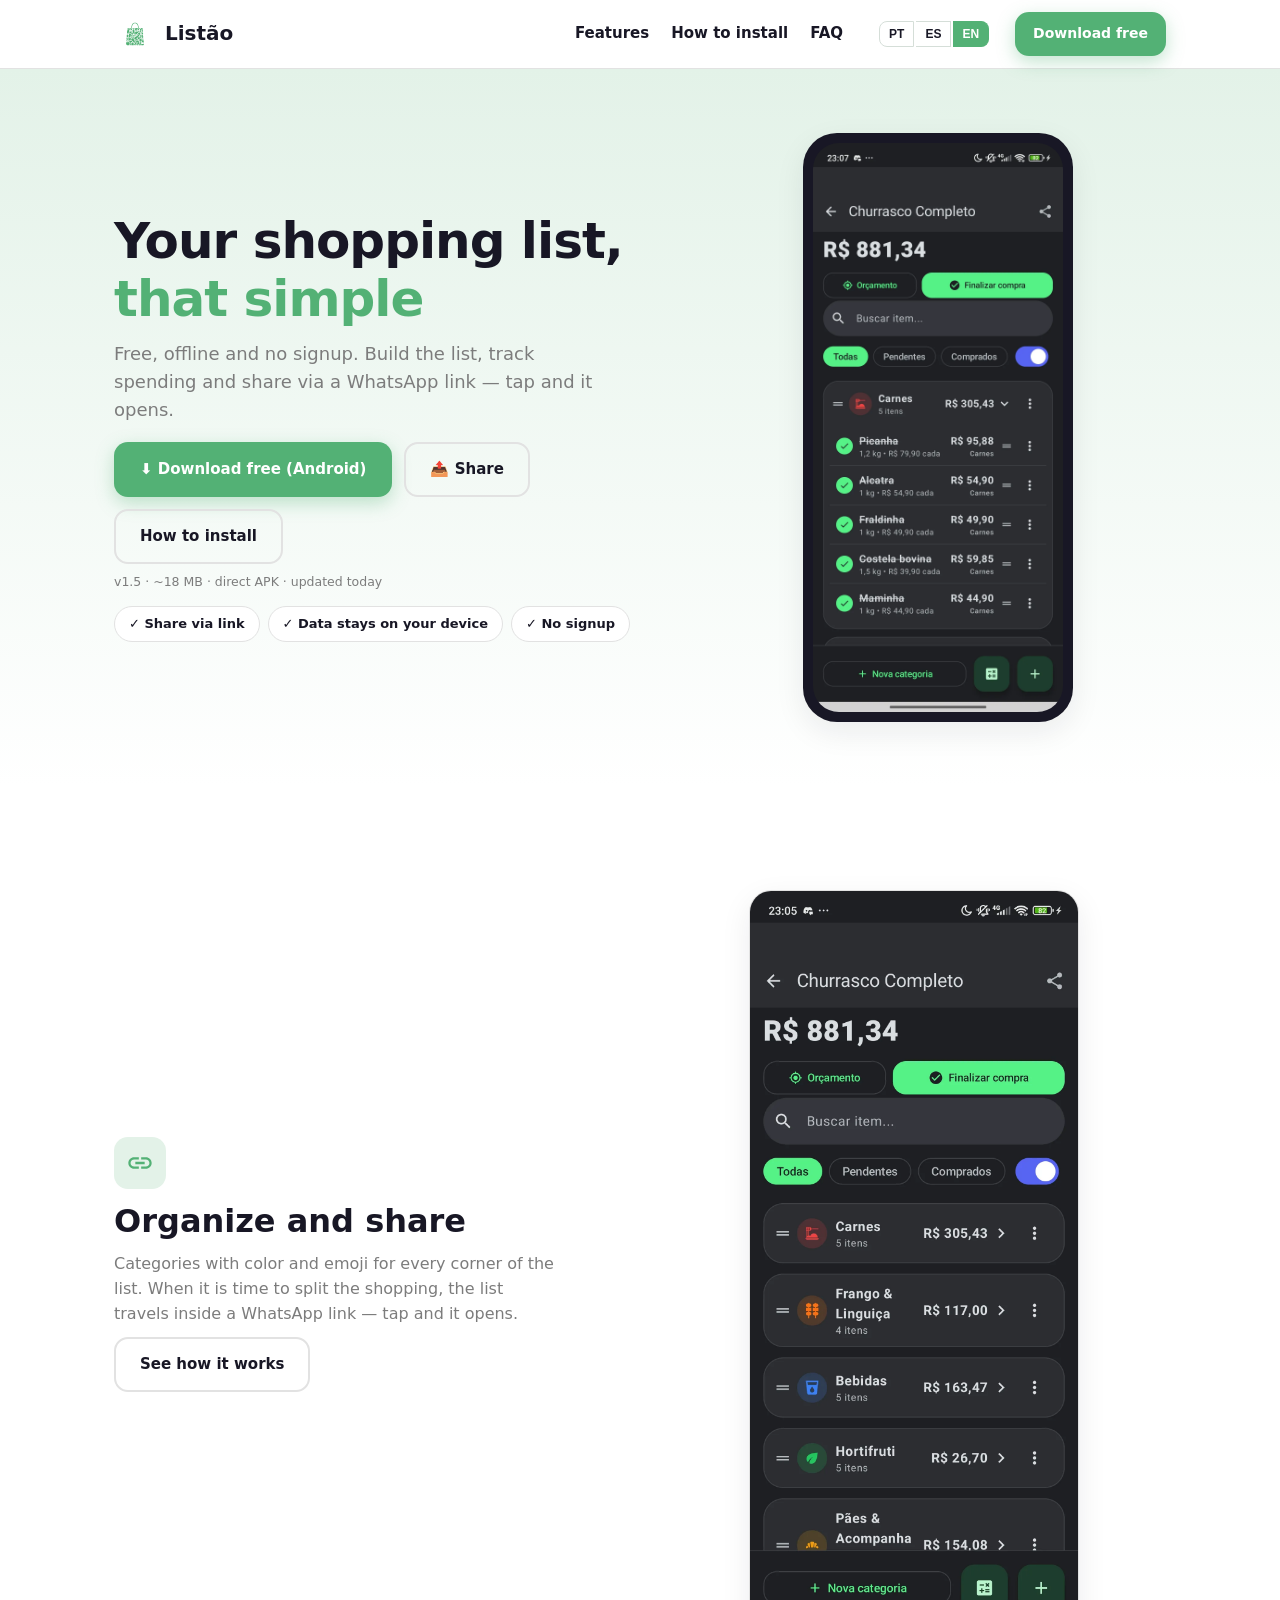
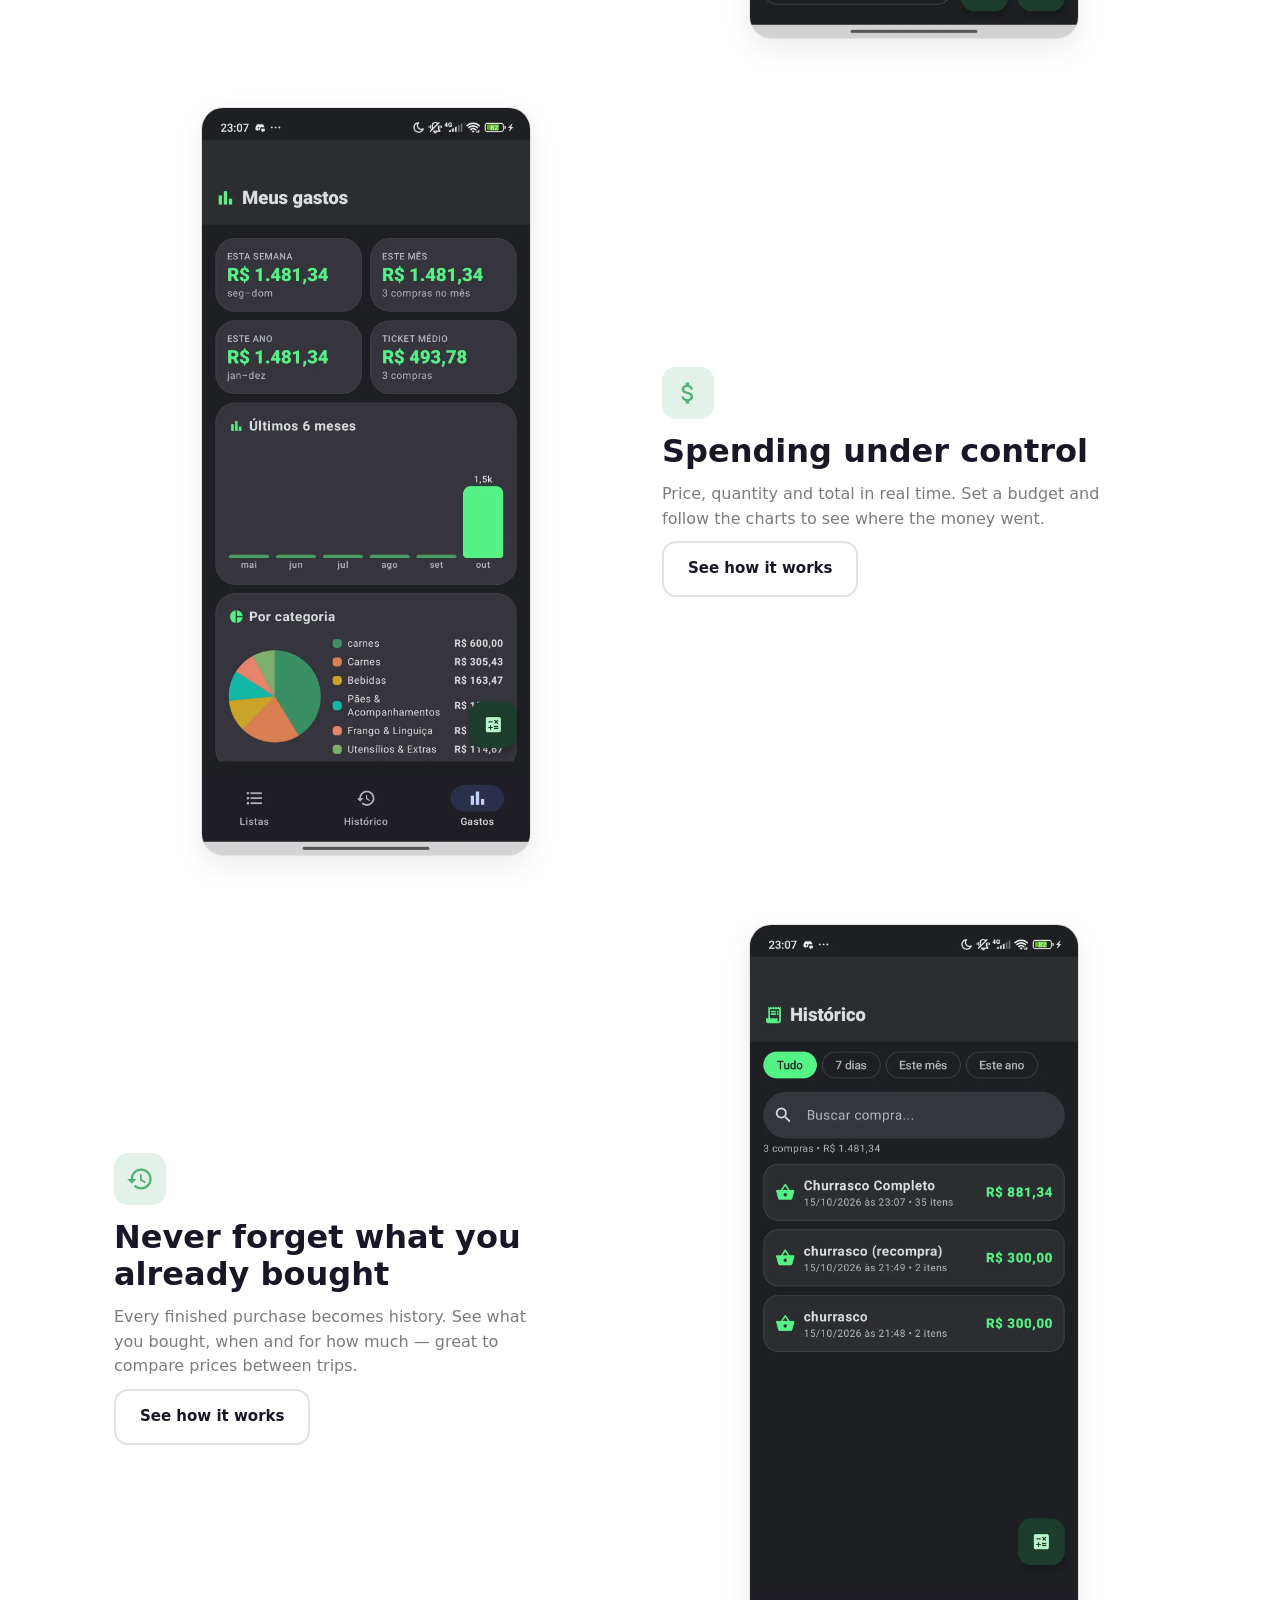
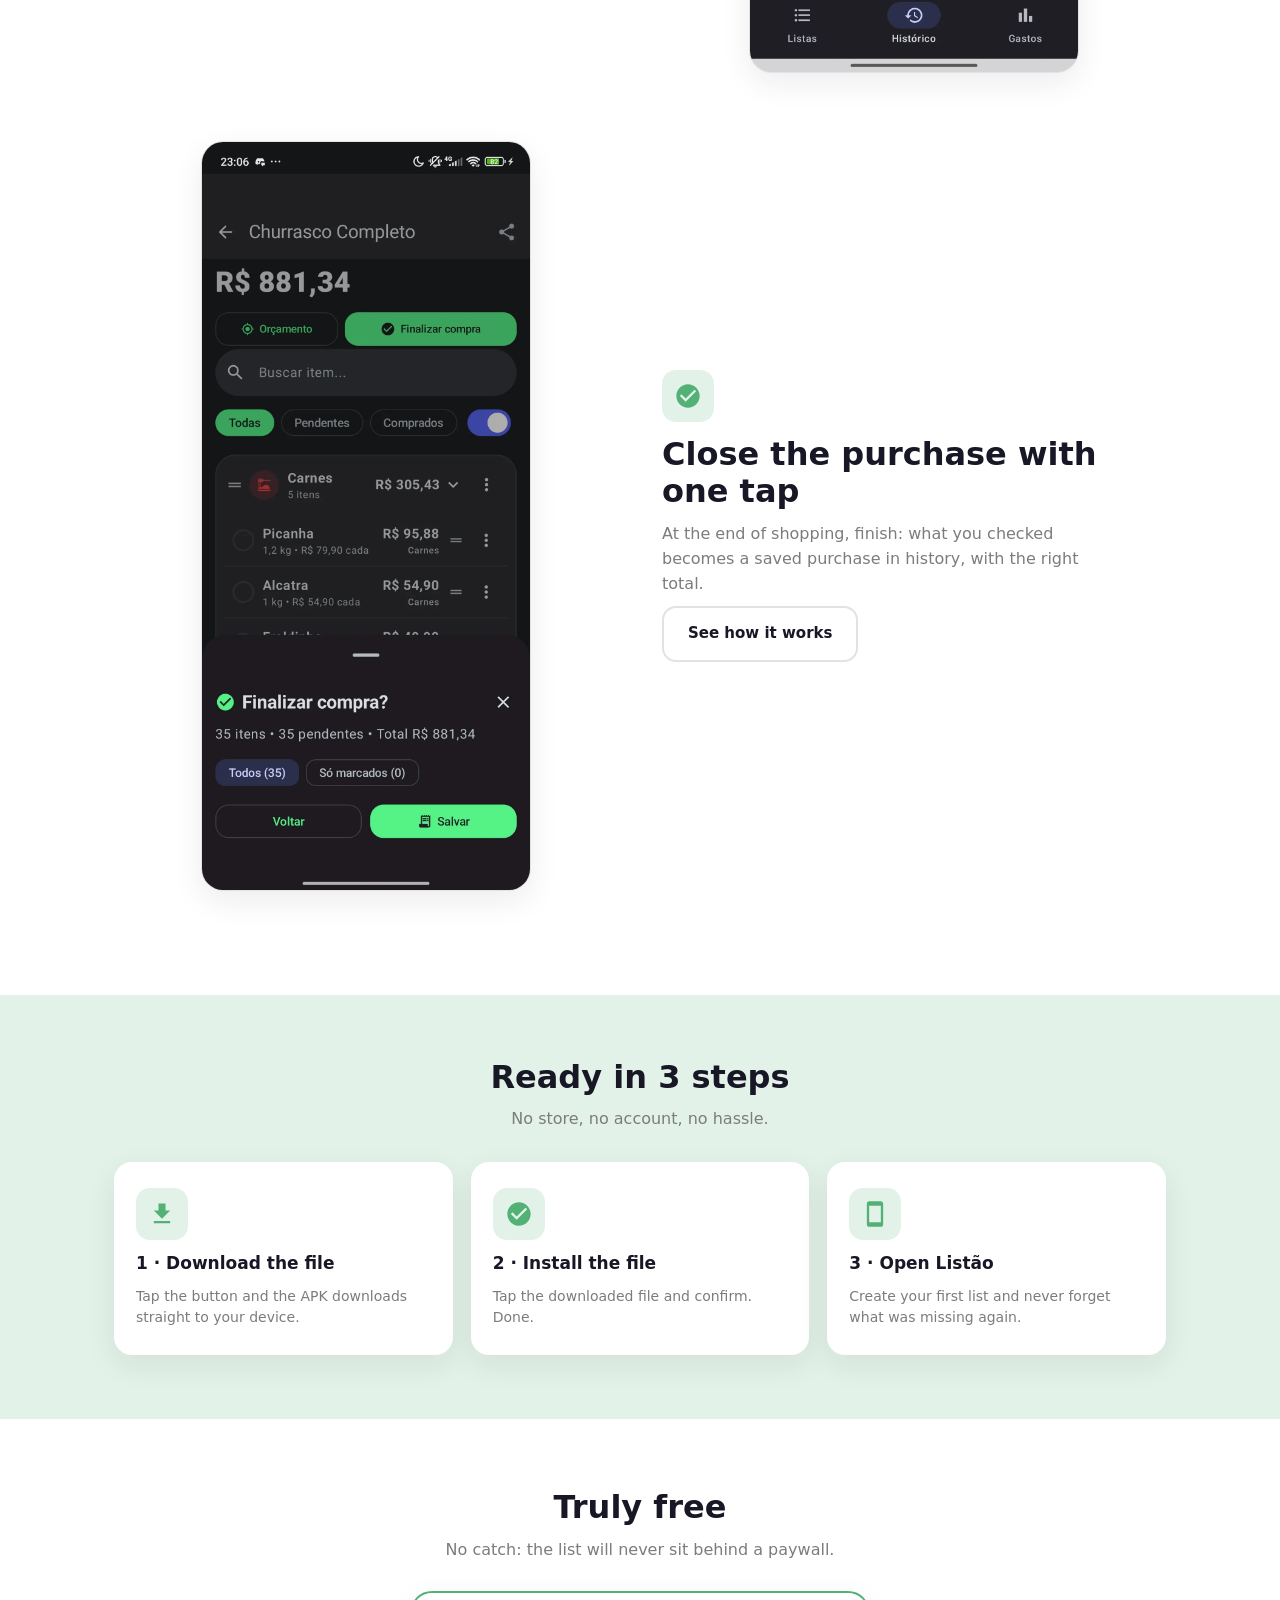
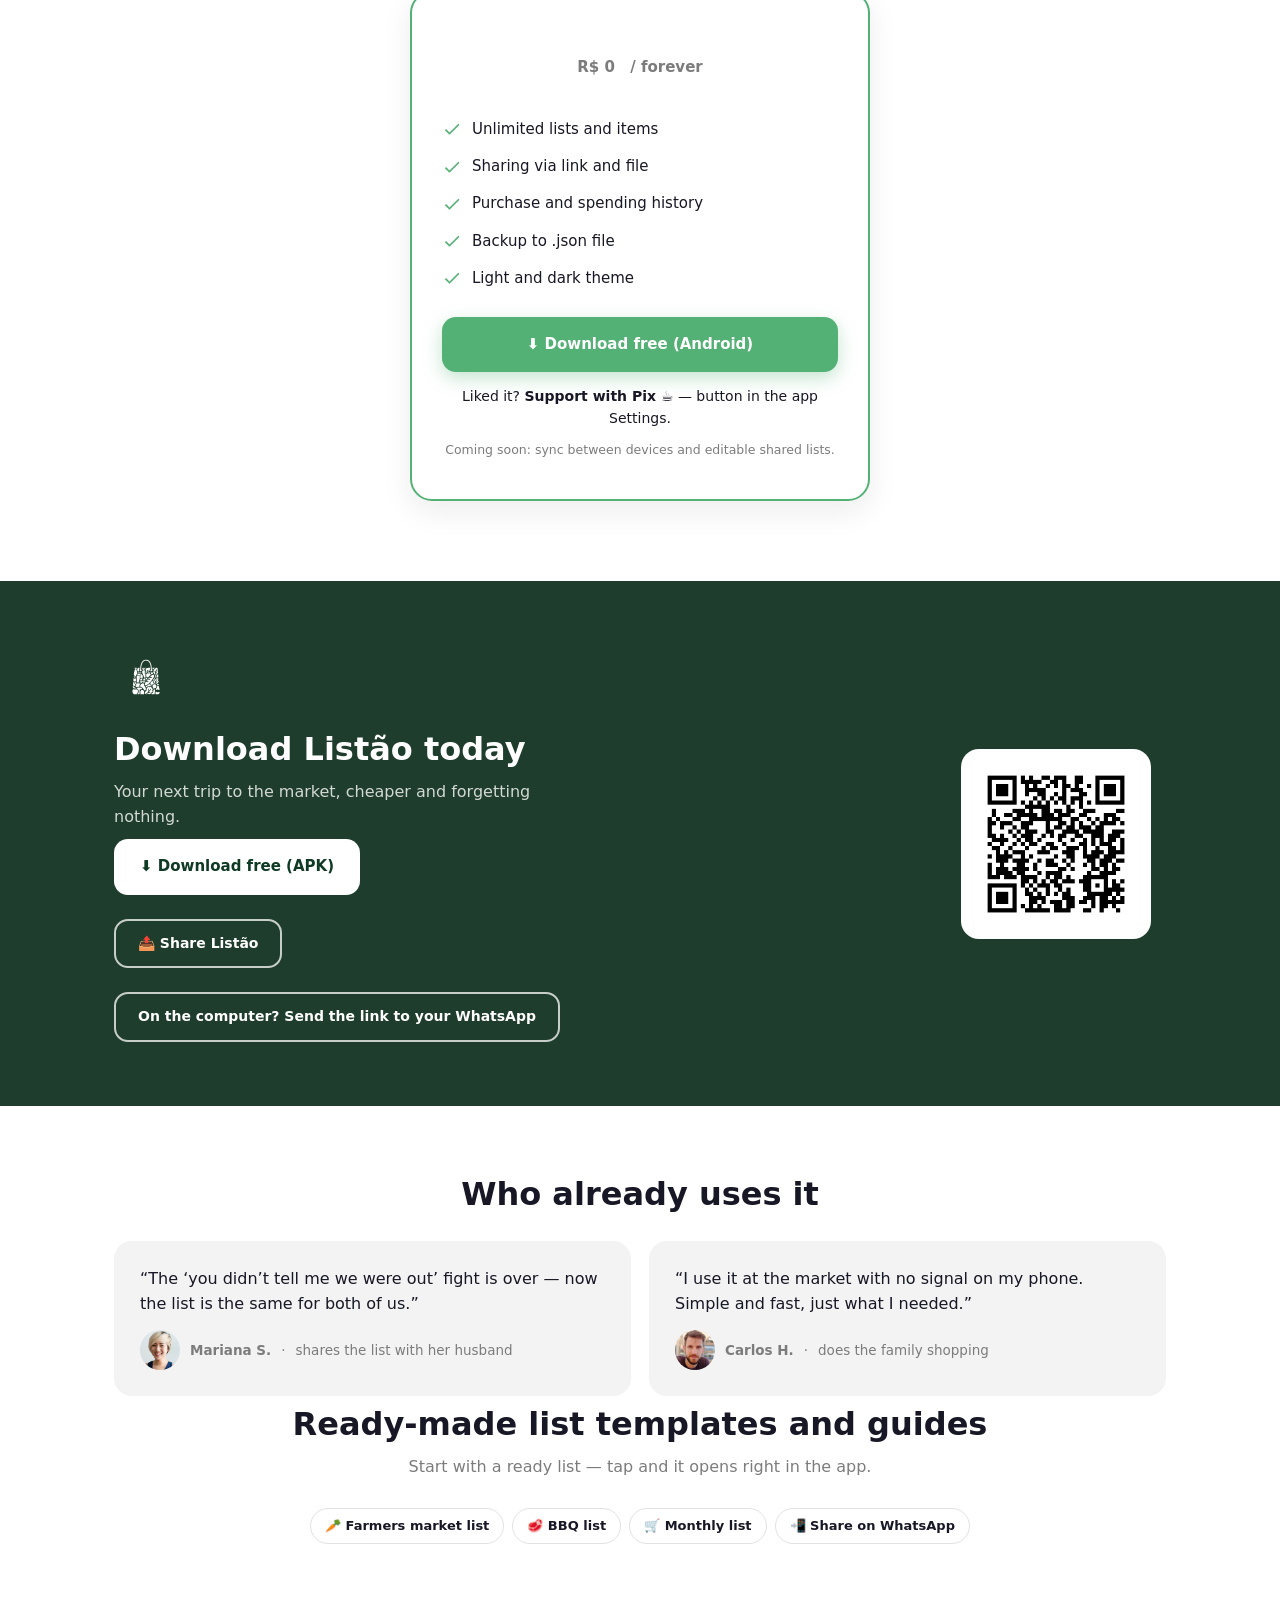
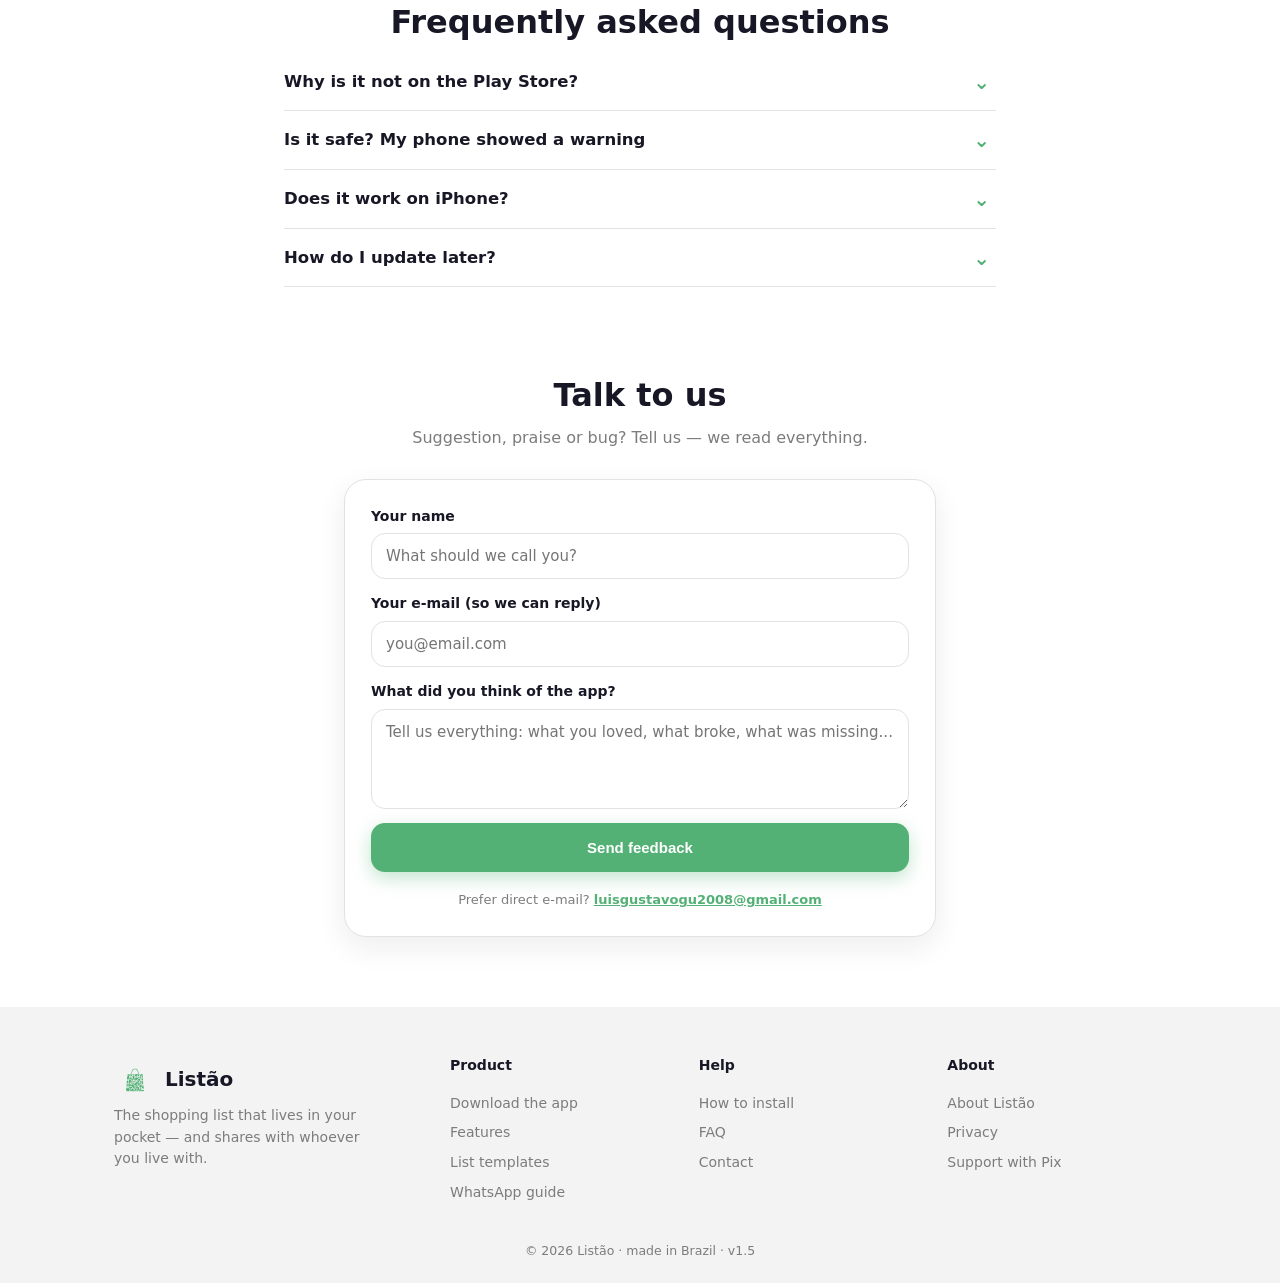
==== commit 57213ad2: "i18n PT/ES/EN + remove claims sem anuncios (Pix fica)" ====
--- a/index.html
+++ b/index.html
@@ -22,7 +22,8 @@
 <meta name="twitter:title" content="Listão — App de Lista de Compras Grátis e Offline">
 <meta name="twitter:description" content="Lista de compras grátis, offline e sem cadastro. Baixe o APK para Android.">
 <meta name="twitter:image" content="https://listao-br.vercel.app/og-negro.png">
-<meta name="google-site-verification" content="d-WMtkal_iBgPkmWrxtvifqAuqkEdKJc4pj6k-1uls8">
+<!-- verificação: Search Console, propriedade prefixo de URL -->
+<meta name="google-site-verification" content="gfNusm2SWcJuj-ExviBEShkn10A6k7FlF6Pcpx3s6PU">
 <script type="application/ld+json">
 {"@context":"https://schema.org","@type":"MobileApplication","name":"Listão","applicationCategory":"ShoppingApplication","operatingSystem":"Android 8.0+","inLanguage":"pt-BR","url":"https://listao-br.vercel.app/","downloadUrl":"https://listao-br.vercel.app/listao-v1.5.apk","installUrl":"https://listao-br.vercel.app/","softwareVersion":"1.5","fileSize":"17.5MB","description":"App grátis de lista de compras para Android: funciona offline, sem cadastro, controla gastos e orçamento, e compartilha a lista por link no WhatsApp.","screenshot":["https://listao-br.vercel.app/prints/lista-marcados.jpg","https://listao-br.vercel.app/prints/categorias.jpg","https://listao-br.vercel.app/prints/graficos.jpg","https://listao-br.vercel.app/prints/historico.jpg"],"offers":{"@type":"Offer","price":"0","priceCurrency":"BRL"},"author":{"@type":"Person","name":"Luis Gustavo Del Bianco"}}
 </script>
@@ -34,6 +35,15 @@
 <link rel="stylesheet" href="estilo.css">
 <link rel="preload" as="image" href="prints/lista-marcados.webp" fetchpriority="high">
 <script defer src="https://cdn.vercel-insights.com/v1/script.js"></script>
+<style>
+  .lang-switch { display:flex; gap:2px; margin-left:10px; }
+  .lang-btn { border:1px solid #d5ded8; background:#fff; color:#181725; font-weight:700; font-size:12px;
+              padding:5px 9px; cursor:pointer; border-radius:8px 0 0 8px; }
+  .lang-btn + .lang-btn { border-radius:0; border-left:none; }
+  .lang-btn:last-child { border-radius:0 8px 8px 0; }
+  .lang-btn.active { background:#53B175; border-color:#53B175; color:#fff; }
+  @media (max-width:720px) { .lang-switch { margin-left:6px; } .lang-btn { padding:4px 7px; font-size:11px; } }
+</style>
 </head>
 <body>
 
@@ -45,11 +55,16 @@
       <span>Listão</span>
     </a>
     <nav>
-      <a href="#recursos">Recursos</a>
-      <a href="#como-instalar">Como instalar</a>
-      <a href="#perguntas">Perguntas</a>
+      <a href="#recursos" data-i18n="nav.recursos">Recursos</a>
+      <a href="#como-instalar" data-i18n="nav.instalar">Como instalar</a>
+      <a href="#perguntas" data-i18n="nav.perguntas">Perguntas</a>
     </nav>
-    <a class="btn primary small" data-trk="click_download" data-pos="header" href="listao-v1.5.apk" download="listao-v1.5.apk">Baixar grátis</a>
+    <div class="lang-switch">
+      <button class="lang-btn active" data-lang="pt">PT</button>
+      <button class="lang-btn" data-lang="es">ES</button>
+      <button class="lang-btn" data-lang="en">EN</button>
+    </div>
+    <a class="btn primary small" data-trk="click_download" data-pos="header" href="listao-v1.5.apk" download="listao-v1.5.apk" data-i18n="nav.baixar">Baixar grátis</a>
   </div>
 </header>
 
@@ -59,18 +74,18 @@
 <section class="hero">
   <div class="container hero-grid">
     <div class="hero-copy">
-      <h1>Sua lista de compras, <span class="verde">simples assim</span></h1>
-      <p class="lead">Grátis, offline e sem cadastro. Monte a lista, controle o gasto e compartilhe por um link no WhatsApp — quem toca, abre.</p>
+      <h1 data-i18n="hero.title">Sua lista de compras, <span class="verde">simples assim</span></h1>
+      <p class="lead" data-i18n="hero.lead">Grátis, offline e sem cadastro. Monte a lista, controle o gasto e compartilhe por um link no WhatsApp — quem toca, abre.</p>
       <div class="btn-row">
-        <a class="btn primary" data-trk="click_download" data-pos="hero" href="listao-v1.5.apk" download="listao-v1.5.apk">⬇ Baixar grátis (Android)</a>
-        <a class="btn ghost" data-trk="click_share" data-pos="hero" data-share href="https://wa.me/?text=Baixe%20o%20List%C3%A3o%20gr%C3%A1tis%3A%20app%20de%20lista%20de%20compras%20offline%20e%20sem%20cadastro%20https%3A%2F%2Flistao-br.vercel.app%2F" target="_blank" rel="noopener">📤 Compartilhar</a>
-        <a class="btn ghost" data-trk="click_como_instalar" href="#como-instalar">Como instalar</a>
-      </div>
-      <p class="meta">v1.5 · ~18 MB · APK direto · atualizado hoje</p>
+        <a class="btn primary" data-trk="click_download" data-pos="hero" href="listao-v1.5.apk" download="listao-v1.5.apk" data-i18n="hero.btn_download">⬇ Baixar grátis (Android)</a>
+        <a class="btn ghost" data-trk="click_share" data-pos="hero" data-share href="https://wa.me/?text=Baixe%20o%20List%C3%A3o%20gr%C3%A1tis%3A%20app%20de%20lista%20de%20compras%20offline%20e%20sem%20cadastro%20https%3A%2F%2Flistao-br.vercel.app%2F" target="_blank" rel="noopener" data-i18n="hero.btn_share">📤 Compartilhar</a>
+        <a class="btn ghost" data-trk="click_como_instalar" href="#como-instalar" data-i18n="hero.btn_instalar">Como instalar</a>
+      </div>
+      <p class="meta" data-i18n="hero.meta">v1.5 · ~18 MB · APK direto · atualizado hoje</p>
       <div class="badges">
-        <span class="pill">✓ Sem anúncios invasivos</span>
-        <span class="pill">✓ Dados no seu aparelho</span>
-        <span class="pill">✓ Sem cadastro</span>
+        <span class="pill" data-i18n="hero.badge1">✓ Compartilha por link</span>
+        <span class="pill" data-i18n="hero.badge2">✓ Dados no seu aparelho</span>
+        <span class="pill" data-i18n="hero.badge3">✓ Sem cadastro</span>
       </div>
     </div>
 
@@ -91,9 +106,9 @@
       <span class="icon-chip">
         <svg viewBox="0 0 24 24"><path d="M3.9,12c0,-1.71 1.39,-3.1 3.1,-3.1h4V7H7c-2.76,0 -5,2.24 -5,5s2.24,5 5,5h4v-1.9H7c-1.71,0 -3.1,-1.39 -3.1,-3.1zM8,13h8v-2H8v2zM17,7h-4v1.9h4c1.71,0 3.1,1.39 3.1,3.1s-1.39,3.1 -3.1,3.1h-4V17h4c2.76,0 5,-2.24 5,-5s-2.24,-5 -5,-5z"/></svg>
       </span>
-      <h2>Organize e compartilhe</h2>
-      <p>Categorias com cor e emoji pra cada cantinho da lista. E na hora de dividir as compras, a lista viaja dentro de um link do WhatsApp — quem toca, abre.</p>
-      <a class="btn ghost" href="#baixar" data-trk="click_ver_prints" data-pos="org">Ver como funciona</a>
+      <h2 data-i18n="feat1.title">Organize e compartilhe</h2>
+      <p data-i18n="feat1.desc">Categorias com cor e emoji pra cada cantinho da lista. E na hora de dividir as compras, a lista viaja dentro de um link do WhatsApp — quem toca, abre.</p>
+      <a class="btn ghost" href="#baixar" data-trk="click_ver_prints" data-pos="org" data-i18n="feat.btn">Ver como funciona</a>
     </div>
     <div class="feat-img">
       <img src="prints/categorias.webp" alt="Lista de compras organizada por categorias no app Listão" width="1080" height="2460" loading="lazy" decoding="async">
@@ -105,9 +120,9 @@
       <span class="icon-chip">
         <svg viewBox="0 0 24 24"><path d="M11.8,10.9c-2.27,-0.59 -3,-1.2 -3,-2.15 0,-1.09 1.01,-1.85 2.7,-1.85 1.78,0 2.44,0.85 2.5,2.1h2.21c-0.07,-1.72 -1.12,-3.3 -3.21,-3.81V3h-3v2.16c-1.94,0.42 -3.5,1.68 -3.5,3.61 0,2.31 1.91,3.46 4.7,4.13 2.5,0.6 3,1.48 3,2.41 0,0.69 -0.49,1.79 -2.7,1.79 -2.06,0 -2.87,-0.92 -2.98,-2.1h-2.2c0.12,2.19 1.76,3.42 3.68,3.83V21h3v-2.15c1.95,-0.37 3.5,-1.5 3.5,-3.55 0,-2.84 -2.43,-3.81 -4.7,-4.4z"/></svg>
       </span>
-      <h2>Gasto sob controle</h2>
-      <p>Preço, quantidade e total em tempo real. Defina um orçamento e acompanhe nos gráficos pra onde o dinheiro foi.</p>
-      <a class="btn ghost" href="#baixar" data-trk="click_ver_prints" data-pos="gasto">Ver como funciona</a>
+      <h2 data-i18n="feat2.title">Gasto sob controle</h2>
+      <p data-i18n="feat2.desc">Preço, quantidade e total em tempo real. Defina um orçamento e acompanhe nos gráficos pra onde o dinheiro foi.</p>
+      <a class="btn ghost" href="#baixar" data-trk="click_ver_prints" data-pos="gasto" data-i18n="feat.btn">Ver como funciona</a>
     </div>
     <div class="feat-img">
       <img src="prints/graficos.webp" alt="Gráficos de gastos por categoria no app Listão" width="1080" height="2460" loading="lazy" decoding="async">
@@ -119,9 +134,9 @@
       <span class="icon-chip">
         <svg viewBox="0 0 24 24"><path d="M13,3c-4.97,0 -9,4.03 -9,9L1,12l3.89,3.89 0.07,0.14L9,12L6,12c0,-3.87 3.13,-7 7,-7s7,3.13 7,7 -3.13,7 -7,7c-1.93,0 -3.68,-0.79 -4.94,-2.06l-1.42,1.42C8.27,19.99 10.51,21 13,21c4.97,0 9,-4.03 9,-9s-4.03,-9 -9,-9zM12,8v5l4.28,2.54 0.72,-1.21 -3.5,-2.08L13.5,8L12,8z"/></svg>
       </span>
-      <h2>Nunca esqueça o que já comprou</h2>
-      <p>Cada compra finalizada vira histórico. Veja o que comprou, quando e por quanto — ótimo pra comparar preços entre idas.</p>
-      <a class="btn ghost" href="#baixar" data-trk="click_ver_prints" data-pos="historico">Ver como funciona</a>
+      <h2 data-i18n="feat3.title">Nunca esqueça o que já comprou</h2>
+      <p data-i18n="feat3.desc">Cada compra finalizada vira histórico. Veja o que comprou, quando e por quanto — ótimo pra comparar preços entre idas.</p>
+      <a class="btn ghost" href="#baixar" data-trk="click_ver_prints" data-pos="historico" data-i18n="feat.btn">Ver como funciona</a>
     </div>
     <div class="feat-img">
       <img src="prints/historico.webp" alt="Histórico de compras no app Listão" width="1080" height="2460" loading="lazy" decoding="async">
@@ -133,9 +148,9 @@
       <span class="icon-chip">
         <svg viewBox="0 0 24 24"><path d="M12,2C6.48,2 2,6.48 2,12s4.48,10 10,10 10,-4.48 10,-10S17.52,2 12,2zM10,17l-5,-5 1.41,-1.41L10,14.17l7.59,-7.59L19,8l-9,9z"/></svg>
       </span>
-      <h2>Feche a compra com um toque</h2>
-      <p>No fim das compras, finalize: o que você marcou vira uma compra salva no histórico, com o total certinho.</p>
-      <a class="btn ghost" href="#baixar" data-trk="click_ver_prints" data-pos="finalizar">Ver como funciona</a>
+      <h2 data-i18n="feat4.title">Feche a compra com um toque</h2>
+      <p data-i18n="feat4.desc">No fim das compras, finalize: o que você marcou vira uma compra salva no histórico, com o total certinho.</p>
+      <a class="btn ghost" href="#baixar" data-trk="click_ver_prints" data-pos="finalizar" data-i18n="feat.btn">Ver como funciona</a>
     </div>
     <div class="feat-img">
       <img src="prints/finalizar.webp" alt="Finalizar compra com total no app Listão" width="1080" height="2460" loading="lazy" decoding="async">
@@ -147,29 +162,29 @@
 <!-- ===== 3 PASSOS ===== -->
 <section id="como-instalar" class="steps-band">
   <div class="container">
-    <h2 class="center">Pronto em 3 passos</h2>
-    <p class="center sub2">Sem loja, sem conta, sem complicação.</p>
+    <h2 class="center" data-i18n="steps.title">Pronto em 3 passos</h2>
+    <p class="center sub2" data-i18n="steps.sub">Sem loja, sem conta, sem complicação.</p>
     <div class="steps">
       <div class="step">
         <span class="icon-chip">
           <svg viewBox="0 0 24 24"><path d="M19,9h-4V3H9v6H5l7,7 7,-7zM5,18v2h14v-2H5z"/></svg>
         </span>
-        <h3>1 · Baixe o arquivo</h3>
-        <p>Toque no botão e o APK baixa direto no aparelho.</p>
+        <h3 data-i18n="step1.title">1 · Baixe o arquivo</h3>
+        <p data-i18n="step1.desc">Toque no botão e o APK baixa direto no aparelho.</p>
       </div>
       <div class="step">
         <span class="icon-chip">
           <svg viewBox="0 0 24 24"><path d="M12,2C6.48,2 2,6.48 2,12s4.48,10 10,10 10,-4.48 10,-10S17.52,2 12,2zM10,17l-5,-5 1.41,-1.41L10,14.17l7.59,-7.59L19,8l-9,9z"/></svg>
         </span>
-        <h3>2 · Instale o arquivo</h3>
-        <p>Toque no arquivo baixado e confirme. Pronto.</p>
+        <h3 data-i18n="step2.title">2 · Instale o arquivo</h3>
+        <p data-i18n="step2.desc">Toque no arquivo baixado e confirme. Pronto.</p>
       </div>
       <div class="step">
         <span class="icon-chip">
           <svg viewBox="0 0 24 24"><path d="M17,1.01L7,1c-1.1,0 -2,0.9 -2,2v18c0,1.1 0.9,2 2,2h10c1.1,0 2,-0.9 2,-2V3c0,-1.1 -0.9,-1.99 -2,-1.99zM17,19H7V5h10v14z"/></svg>
         </span>
-        <h3>3 · Abra o Listão</h3>
-        <p>Crie sua primeira lista e nunca mais esqueça o que faltou.</p>
+        <h3 data-i18n="step3.title">3 · Abra o Listão</h3>
+        <p data-i18n="step3.desc">Crie sua primeira lista e nunca mais esqueça o que faltou.</p>
       </div>
     </div>
   </div>
@@ -177,20 +192,20 @@
 
 <!-- ===== GRÁTIS DE VERDADE (posição do “planos”) ===== -->
 <section class="container price">
-  <h2 class="center">Grátis de verdade</h2>
-  <p class="center sub2">Sem pegadinha: a lista nunca vai ficar atrás de paywall.</p>
+  <h2 class="center" data-i18n="price.title">Grátis de verdade</h2>
+  <p class="center sub2" data-i18n="price.sub">Sem pegadinha: a lista nunca vai ficar atrás de paywall.</p>
   <div class="price-card">
-    <div class="price-val">R$ 0 <span>/ para sempre</span></div>
+    <div class="price-val"><span data-i18n="price.val">R$ 0</span> <span data-i18n="price.period">/ para sempre</span></div>
     <ul class="price-list">
-      <li><svg viewBox="0 0 24 24"><path d="M9,16.17L4.83,12l-1.42,1.41L9,19 21,7l-1.41,-1.41z"/></svg> Listas e itens ilimitados</li>
-      <li><svg viewBox="0 0 24 24"><path d="M9,16.17L4.83,12l-1.42,1.41L9,19 21,7l-1.41,-1.41z"/></svg> Compartilhamento por link e arquivo</li>
-      <li><svg viewBox="0 0 24 24"><path d="M9,16.17L4.83,12l-1.42,1.41L9,19 21,7l-1.41,-1.41z"/></svg> Histórico de compras e gastos</li>
-      <li><svg viewBox="0 0 24 24"><path d="M9,16.17L4.83,12l-1.42,1.41L9,19 21,7l-1.41,-1.41z"/></svg> Backup em arquivo .json</li>
-      <li><svg viewBox="0 0 24 24"><path d="M9,16.17L4.83,12l-1.42,1.41L9,19 21,7l-1.41,-1.41z"/></svg> Tema claro e escuro</li>
+      <li><svg viewBox="0 0 24 24"><path d="M9,16.17L4.83,12l-1.42,1.41L9,19 21,7l-1.41,-1.41z"/></svg> <span data-i18n="price.item1">Listas e itens ilimitados</span></li>
+      <li><svg viewBox="0 0 24 24"><path d="M9,16.17L4.83,12l-1.42,1.41L9,19 21,7l-1.41,-1.41z"/></svg> <span data-i18n="price.item2">Compartilhamento por link e arquivo</span></li>
+      <li><svg viewBox="0 0 24 24"><path d="M9,16.17L4.83,12l-1.42,1.41L9,19 21,7l-1.41,-1.41z"/></svg> <span data-i18n="price.item3">Histórico de compras e gastos</span></li>
+      <li><svg viewBox="0 0 24 24"><path d="M9,16.17L4.83,12l-1.42,1.41L9,19 21,7l-1.41,-1.41z"/></svg> <span data-i18n="price.item4">Backup em arquivo .json</span></li>
+      <li><svg viewBox="0 0 24 24"><path d="M9,16.17L4.83,12l-1.42,1.41L9,19 21,7l-1.41,-1.41z"/></svg> <span data-i18n="price.item5">Tema claro e escuro</span></li>
     </ul>
-    <a class="btn primary wide" data-trk="click_download" data-pos="preco" href="listao-v1.5.apk" download="listao-v1.5.apk">⬇ Baixar grátis (Android)</a>
-    <p class="pix-note">Gostou? <b>Apoie com Pix ☕</b> — botão nos Ajustes do app.</p>
-    <p class="soon">Em breve: sincronização entre aparelhos e listas compartilhadas editáveis.</p>
+    <a class="btn primary wide" data-trk="click_download" data-pos="preco" href="listao-v1.5.apk" download="listao-v1.5.apk" data-i18n="price.btn">⬇ Baixar grátis (Android)</a>
+    <p class="pix-note" data-i18n="price.pix">Gostou? <b>Apoie com Pix ☕</b> — botão nos Ajustes do app.</p>
+    <p class="soon" data-i18n="price.soon">Em breve: sincronização entre aparelhos e listas compartilhadas editáveis.</p>
   </div>
 </section>
 
@@ -199,11 +214,11 @@
   <div class="container final-grid">
     <div>
       <img class="final-logo" src="simbolo-branco.svg" alt="">
-      <h2>Baixe o Listão hoje</h2>
-      <p>Sua próxima ida ao mercado, mais barata e sem esquecer nada.</p>
-      <a class="btn white" data-trk="click_download" data-pos="final" href="listao-v1.5.apk" download="listao-v1.5.apk">⬇ Baixar grátis (APK)</a>
-      <div style="margin-top:12px"><a class="wa-link" data-trk="click_share" data-pos="final" data-share href="https://wa.me/?text=Baixe%20o%20List%C3%A3o%20gr%C3%A1tis%3A%20app%20de%20lista%20de%20compras%20offline%20e%20sem%20cadastro%20https%3A%2F%2Flistao-br.vercel.app%2F" target="_blank" rel="noopener">📤 Compartilhar o Listão</a></div>
-      <div style="margin-top:12px"><a class="wa-link" data-trk="click_whatsapp" href="https://wa.me/?text=Baixe%20o%20List%C3%A3o%20gr%C3%A1tis%20para%20Android%3A%20https%3A%2F%2Flistao-br.vercel.app%2F" target="_blank" rel="noopener">No computador? Envie o link pro seu WhatsApp</a></div>
+      <h2 data-i18n="final.title">Baixe o Listão hoje</h2>
+      <p data-i18n="final.desc">Sua próxima ida ao mercado, mais barata e sem esquecer nada.</p>
+      <a class="btn white" data-trk="click_download" data-pos="final" href="listao-v1.5.apk" download="listao-v1.5.apk" data-i18n="final.btn">⬇ Baixar grátis (APK)</a>
+      <div style="margin-top:12px"><a class="wa-link" data-trk="click_share" data-pos="final" data-share href="https://wa.me/?text=Baixe%20o%20List%C3%A3o%20gr%C3%A1tis%3A%20app%20de%20lista%20de%20compras%20offline%20e%20sem%20cadastro%20https%3A%2F%2Flistao-br.vercel.app%2F" target="_blank" rel="noopener" data-i18n="final.share">📤 Compartilhar o Listão</a></div>
+      <div style="margin-top:12px"><a class="wa-link" data-trk="click_whatsapp" href="https://wa.me/?text=Baixe%20o%20List%C3%A3o%20gr%C3%A1tis%20para%20Android%3A%20https%3A%2F%2Flistao-br.vercel.app%2F" target="_blank" rel="noopener" data-i18n="final.whats">No computador? Envie o link pro seu WhatsApp</a></div>
     </div>
     <div><img class="qr-img" src="qr-download.png" alt="QR Code para baixar o Listão"></div>
   </div>
@@ -211,73 +226,73 @@
 
 <!-- ===== DEPOIMENTOS ===== -->
 <section class="container quotes">
-  <h2 class="center">Quem já usa</h2>
+  <h2 class="center" data-i18n="quotes.title">Quem já usa</h2>
   <div class="quote-grid">
     <figure class="quote">
-      <blockquote>“Acabou a briga do ‘você não avisou que faltava’ — agora a lista fica igual pros dois.”</blockquote>
-      <figcaption><img class="avatar" src="prints/avatar-mariana.jpg" alt="Mariana" width="80" height="80" loading="lazy"> <b>Mariana S.</b> · compartilha a lista com o marido</figcaption>
+      <blockquote data-i18n="quote1.text">“Acabou a briga do ‘você não avisou que faltava’ — agora a lista fica igual pros dois.”</blockquote>
+      <figcaption><img class="avatar" src="prints/avatar-mariana.jpg" alt="Mariana" width="80" height="80" loading="lazy"> <b>Mariana S.</b> · <span data-i18n="quote1.meta">compartilha a lista com o marido</span></figcaption>
     </figure>
     <figure class="quote">
-      <blockquote>“Uso no mercado com o celular sem sinal. Simples e rápido, do jeito que eu precisava.”</blockquote>
-      <figcaption><img class="avatar" src="prints/avatar-carlos.jpg" alt="Carlos" width="80" height="80" loading="lazy"> <b>Carlos H.</b> · faz as compras da família</figcaption>
+      <blockquote data-i18n="quote2.text">“Uso no mercado com o celular sem sinal. Simples e rápido, do jeito que eu precisava.”</blockquote>
+      <figcaption><img class="avatar" src="prints/avatar-carlos.jpg" alt="Carlos" width="80" height="80" loading="lazy"> <b>Carlos H.</b> · <span data-i18n="quote2.meta">faz as compras da família</span></figcaption>
     </figure>
   </div>
 </section>
 
 <!-- ===== MODELOS E GUIAS ===== -->
 <section id="modelos" class="container">
-  <h2 class="center">Modelos de lista prontos e guias</h2>
-  <p class="center sub2">Comece com uma lista pronta — toque e ela abre direto no app.</p>
+  <h2 class="center" data-i18n="models.title">Modelos de lista prontos e guias</h2>
+  <p class="center sub2" data-i18n="models.sub">Comece com uma lista pronta — toque e ela abre direto no app.</p>
   <div class="badges" style="justify-content:center">
-    <a class="pill" style="text-decoration:none;color:inherit" href="modelos/feira.html">🥕 Lista da feira</a>
-    <a class="pill" style="text-decoration:none;color:inherit" href="modelos/churrasco.html">🥩 Lista de churrasco</a>
-    <a class="pill" style="text-decoration:none;color:inherit" href="modelos/mes.html">🛒 Lista do mês</a>
-    <a class="pill" style="text-decoration:none;color:inherit" href="guias/compartilhar-whatsapp.html">📲 Compartilhar no WhatsApp</a>
+    <a class="pill" style="text-decoration:none;color:inherit" href="modelos/feira.html" data-i18n="models.feira">🥕 Lista da feira</a>
+    <a class="pill" style="text-decoration:none;color:inherit" href="modelos/churrasco.html" data-i18n="models.churrasco">🥩 Lista de churrasco</a>
+    <a class="pill" style="text-decoration:none;color:inherit" href="modelos/mes.html" data-i18n="models.mes">🛒 Lista do mês</a>
+    <a class="pill" style="text-decoration:none;color:inherit" href="guias/compartilhar-whatsapp.html" data-i18n="models.whats">📲 Compartilhar no WhatsApp</a>
   </div>
 </section>
 
 <!-- ===== FAQ ===== -->
 <section id="perguntas" class="container faq">
-  <h2 class="center">Perguntas frequentes</h2>
+  <h2 class="center" data-i18n="faq.title">Perguntas frequentes</h2>
   <details data-q="play">
-      <summary>Por que não está na Play Store?</summary>
-    <p>Por enquanto distribuímos direto: fica mais leve, sem intermediário e com atualização no mesmo link. A ideia é entrar na Play quando o app amadurecer.</p>
+      <summary data-i18n="faq1.q">Por que não está na Play Store?</summary>
+    <p data-i18n="faq1.a">Por enquanto distribuímos direto: fica mais leve, sem intermediário e com atualização no mesmo link. A ideia é entrar na Play quando o app amadurecer.</p>
   </details>
   <details data-q="seguro">
-      <summary>É seguro? O celular mostrou um aviso</summary>
-    <p>O aviso aparece para qualquer app instalado de fora da loja. O APK é assinado, pede só permissão de internet e seus dados ficam no seu aparelho.</p>
+      <summary data-i18n="faq2.q">É seguro? O celular mostrou um aviso</summary>
+    <p data-i18n="faq2.a">O aviso aparece para qualquer app instalado de fora da loja. O APK é assinado, pede só permissão de internet e seus dados ficam no seu aparelho.</p>
   </details>
   <details data-q="iphone">
-      <summary>Funciona no iPhone?</summary>
-    <p>Ainda não. Hoje o Listão é Android — o link compartilhado abre uma página com a lista pra quem tem iPhone.</p>
+      <summary data-i18n="faq3.q">Funciona no iPhone?</summary>
+    <p data-i18n="faq3.a">Ainda não. Hoje o Listão é Android — o link compartilhado abre uma página com a lista pra quem tem iPhone.</p>
   </details>
   <details data-q="atualizar">
-      <summary>Como atualizo depois?</summary>
-    <p>Baixe de novo neste mesmo link e instale por cima. Suas listas e o histórico ficam intactos.</p>
+      <summary data-i18n="faq4.q">Como atualizo depois?</summary>
+    <p data-i18n="faq4.a">Baixe de novo neste mesmo link e instale por cima. Suas listas e o histórico ficam intactos.</p>
   </details>
 </section>
 
 <!-- ===== FEEDBACK ===== -->
 <section id="contato" class="container feedback">
-  <h2 class="center">Fale com a gente</h2>
-  <p class="center sub2">Sugestão, elogio ou bug? Conta pra gente — a gente lê tudo.</p>
+  <h2 class="center" data-i18n="fb.title">Fale com a gente</h2>
+  <p class="center sub2" data-i18n="fb.sub">Sugestão, elogio ou bug? Conta pra gente — a gente lê tudo.</p>
   <form class="fb-form" action="https://formsubmit.co/luisgustavogu2008@gmail.com" method="POST">
     <input type="text" name="_honey" class="hp" tabindex="-1" autocomplete="off">
     <input type="hidden" name="_subject" value="Novo feedback do site Listão">
     <input type="hidden" name="_next" value="https://listao-br.vercel.app/obrigado.html">
     <input type="hidden" name="_template" value="table">
     <input type="hidden" name="_captcha" value="false">
-    <label>Seu nome
-      <input type="text" name="nome" placeholder="Como podemos te chamar?" required maxlength="60">
+    <label><span data-i18n="fb.name">Seu nome</span>
+      <input type="text" name="nome" data-i18n-ph="fb.name_ph" placeholder="Como podemos te chamar?" required maxlength="60">
     </label>
-    <label>Seu e-mail (pra gente responder)
-      <input type="email" name="email" placeholder="voce@email.com" required maxlength="80">
+    <label><span data-i18n="fb.email">Seu e-mail (pra gente responder)</span>
+      <input type="email" name="email" data-i18n-ph="fb.email_ph" placeholder="voce@email.com" required maxlength="80">
     </label>
-    <label>O que você achou do app?
-      <textarea name="mensagem" rows="4" placeholder="Conta tudo: o que amou, o que travou, o que faltou..." required maxlength="2000"></textarea>
+    <label><span data-i18n="fb.msg">O que você achou do app?</span>
+      <textarea name="mensagem" rows="4" data-i18n-ph="fb.msg_ph" placeholder="Conta tudo: o que amou, o que travou, o que faltou..." required maxlength="2000"></textarea>
     </label>
-    <button class="btn primary wide" type="submit">Enviar feedback</button>
-    <p class="fb-alt">Prefere e-mail direto? <a href="mailto:luisgustavogu2008@gmail.com">luisgustavogu2008@gmail.com</a></p>
+    <button class="btn primary wide" type="submit" data-i18n="fb.send">Enviar feedback</button>
+    <p class="fb-alt"><span data-i18n="fb.alt">Prefere e-mail direto?</span> <a href="mailto:luisgustavogu2008@gmail.com">luisgustavogu2008@gmail.com</a></p>
   </form>
 </section>
 
@@ -288,32 +303,33 @@
   <div class="container foot-grid">
     <div class="foot-brand">
       <a class="brand" href="#"><img src="simbolo-verde.svg" alt=""><span>Listão</span></a>
-      <p>A lista de compras que mora no seu bolso — e divide com quem você vive.</p>
+      <p data-i18n="foot.desc">A lista de compras que mora no seu bolso — e divide com quem você vive.</p>
     </div>
     <div>
-      <h4>Produto</h4>
-      <a href="#baixar">Baixar o app</a>
-      <a href="#recursos">Recursos</a>
-      <a href="modelos/feira.html">Modelos de lista</a>
-      <a href="guias/compartilhar-whatsapp.html">Guia do WhatsApp</a>
+      <h4 data-i18n="foot.produto">Produto</h4>
+      <a href="#baixar" data-i18n="foot.baixar">Baixar o app</a>
+      <a href="#recursos" data-i18n="foot.recursos">Recursos</a>
+      <a href="modelos/feira.html" data-i18n="foot.modelos">Modelos de lista</a>
+      <a href="guias/compartilhar-whatsapp.html" data-i18n="foot.guia">Guia do WhatsApp</a>
     </div>
     <div>
-      <h4>Ajuda</h4>
-      <a href="#como-instalar">Como instalar</a>
-      <a href="#perguntas">Perguntas</a>
-      <a href="#contato">Contato</a>
+      <h4 data-i18n="foot.ajuda">Ajuda</h4>
+      <a href="#como-instalar" data-i18n="foot.instalar">Como instalar</a>
+      <a href="#perguntas" data-i18n="foot.perguntas">Perguntas</a>
+      <a href="#contato" data-i18n="foot.contato">Contato</a>
     </div>
     <div>
-      <h4>Sobre</h4>
-      <a href="sobre.html">Sobre o Listão</a>
-      <a href="privacidade.html">Privacidade</a>
-      <a href="#">Apoie com Pix</a>
-    </div>
-  </div>
-  <div class="container copy">© 2026 Listão · feito no Brasil · v1.5</div>
+      <h4 data-i18n="foot.sobre_t">Sobre</h4>
+      <a href="sobre.html" data-i18n="foot.sobre">Sobre o Listão</a>
+      <a href="privacidade.html" data-i18n="foot.privacidade">Privacidade</a>
+      <a href="#" data-i18n="foot.pix">Apoie com Pix</a>
+    </div>
+  </div>
+  <div class="container copy" data-i18n="foot.copy">© 2026 Listão · feito no Brasil · v1.5</div>
 </footer>
 
 <script src="trk.js" defer></script>
+<script src="i18n.js" defer></script>
 <script>
   // Compartilhar: usa o menu nativo do celular (Web Share API); sem suporte, cai no WhatsApp.
   (function () {
@@ -332,4 +348,4 @@
   })();
 </script>
 </body>
-</html>
+</html>
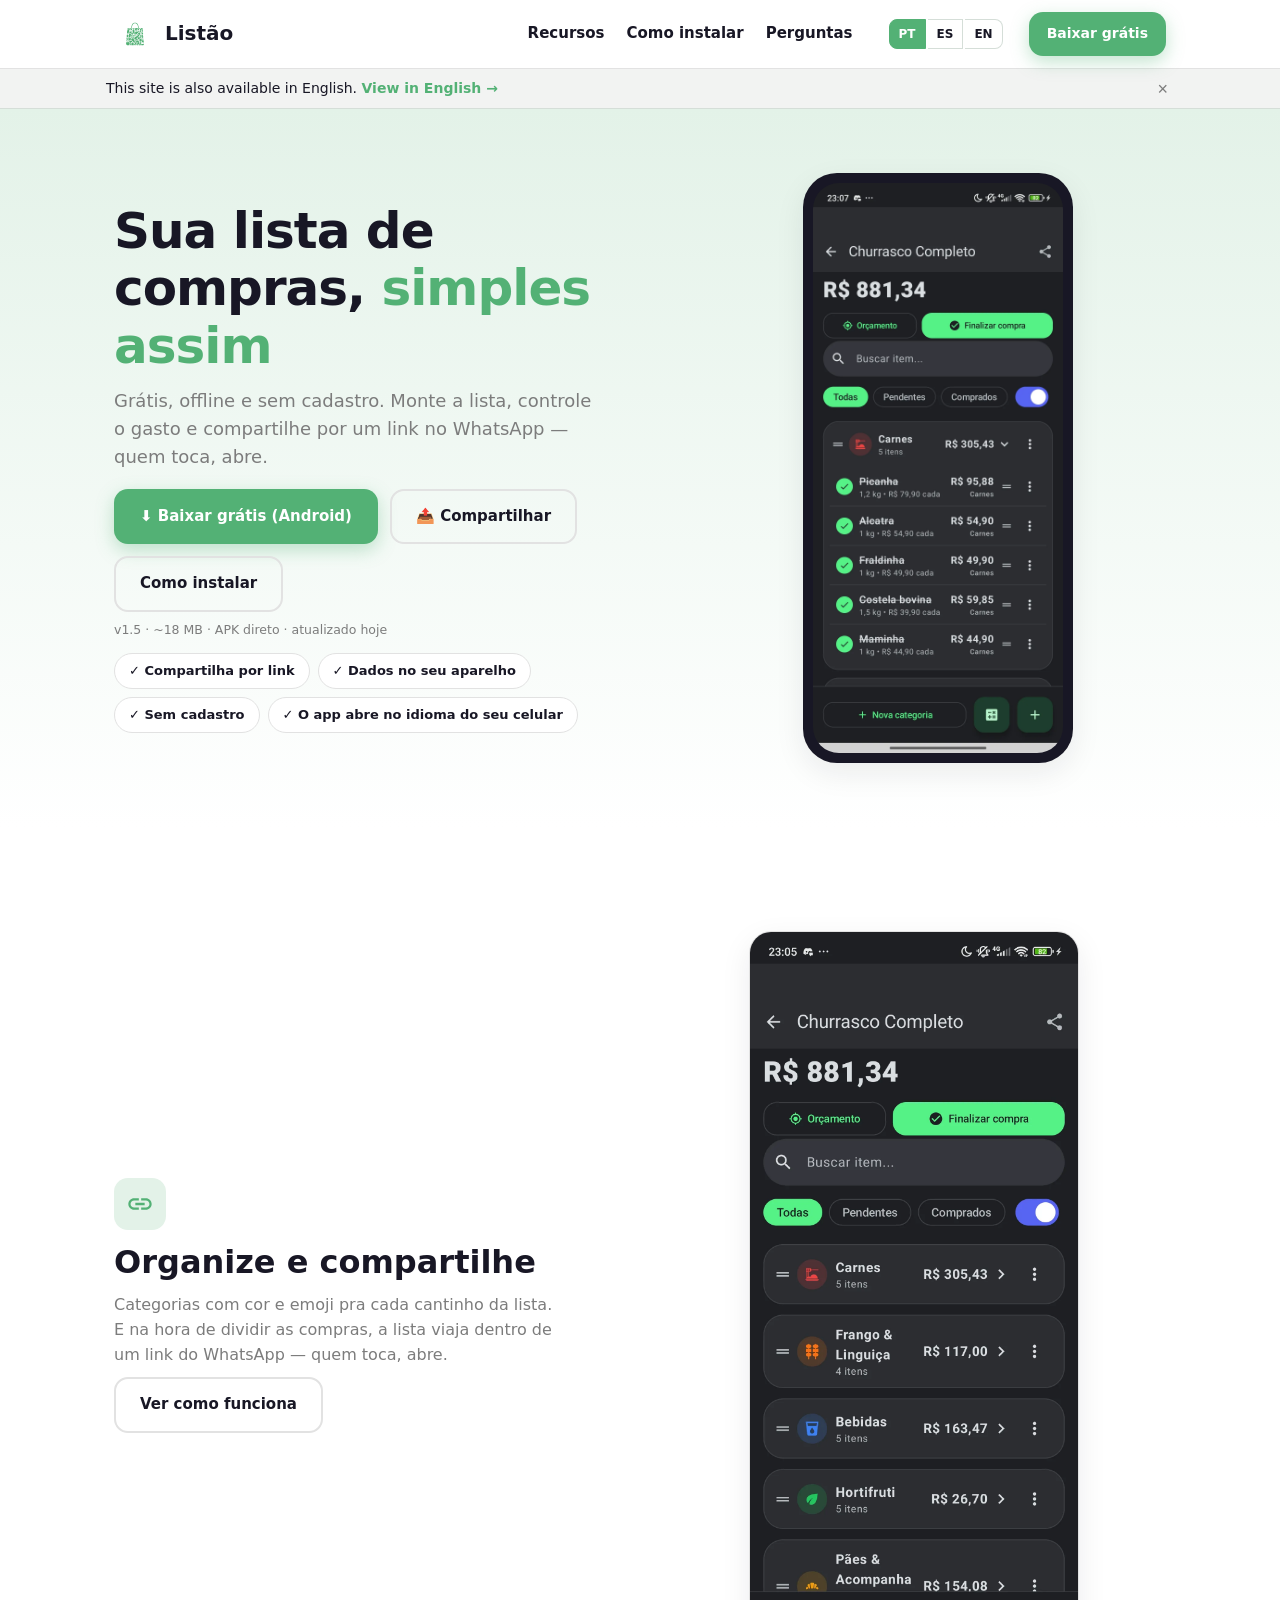
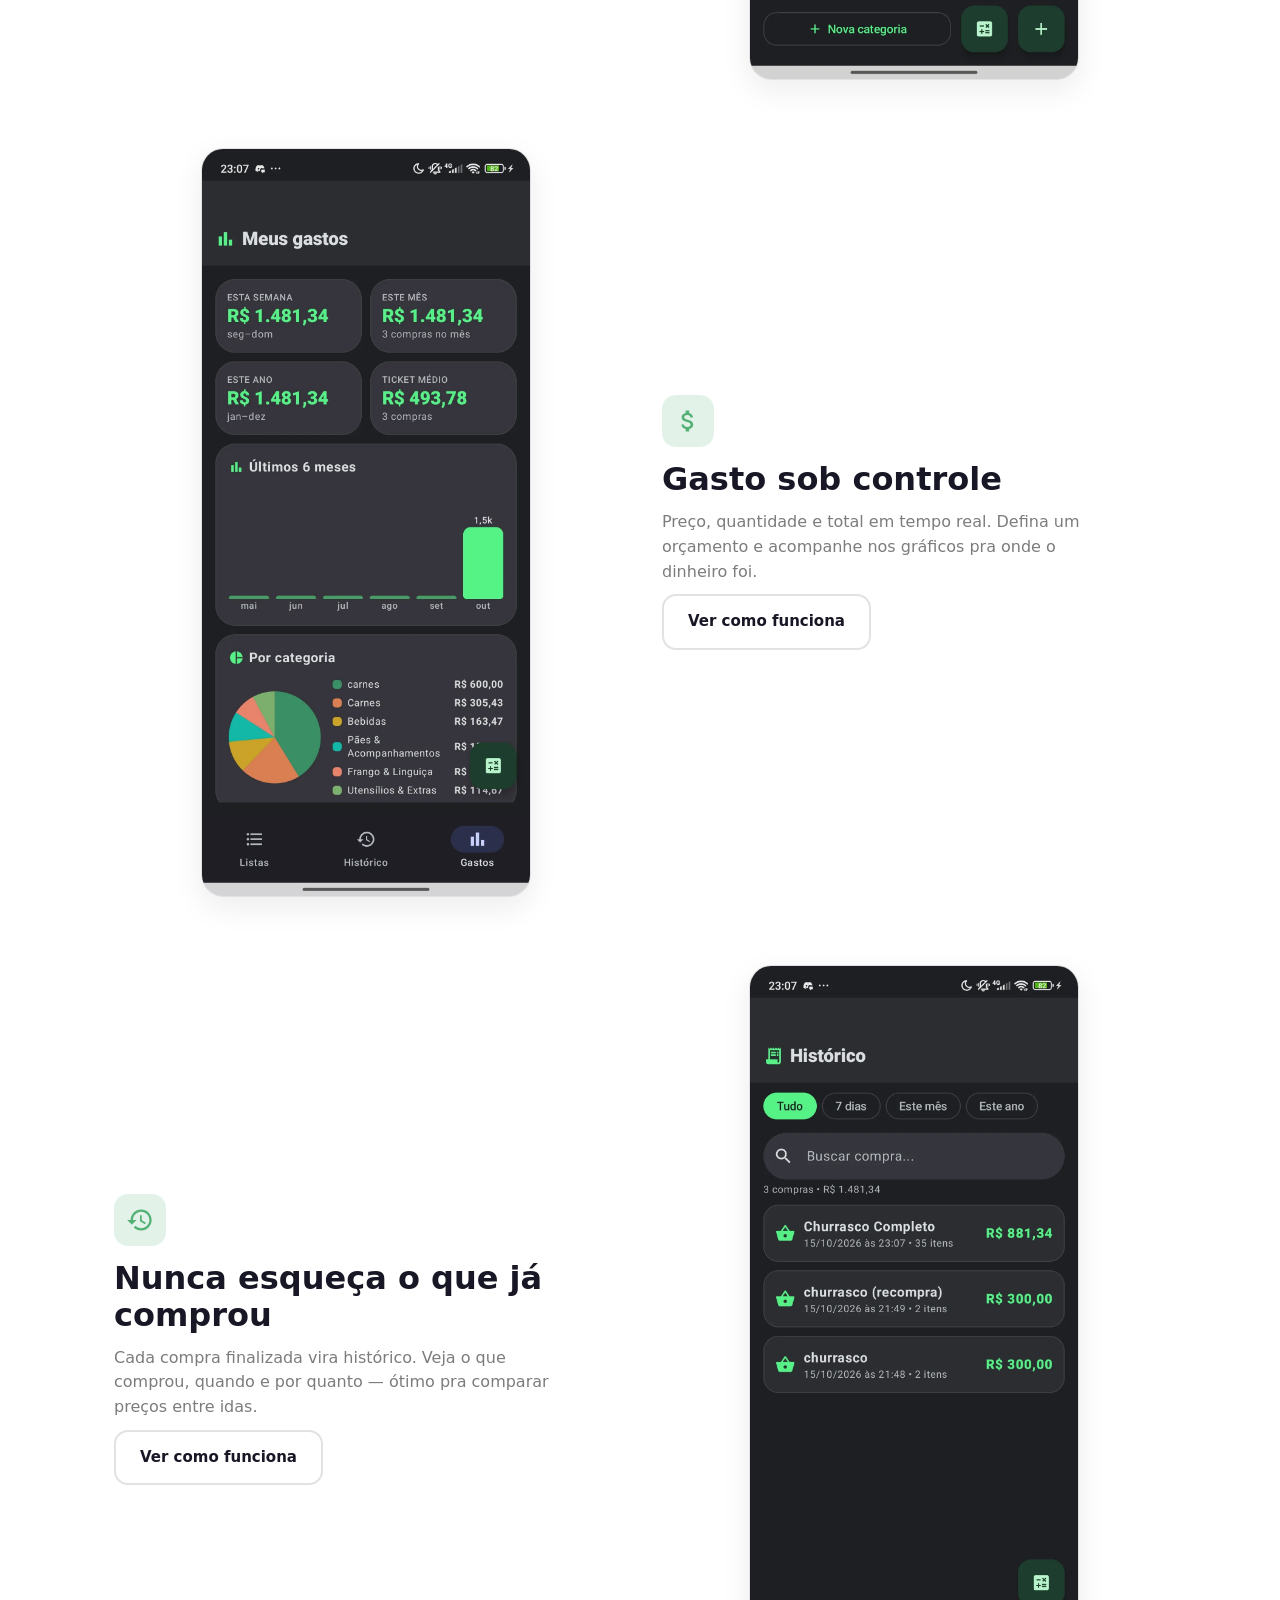
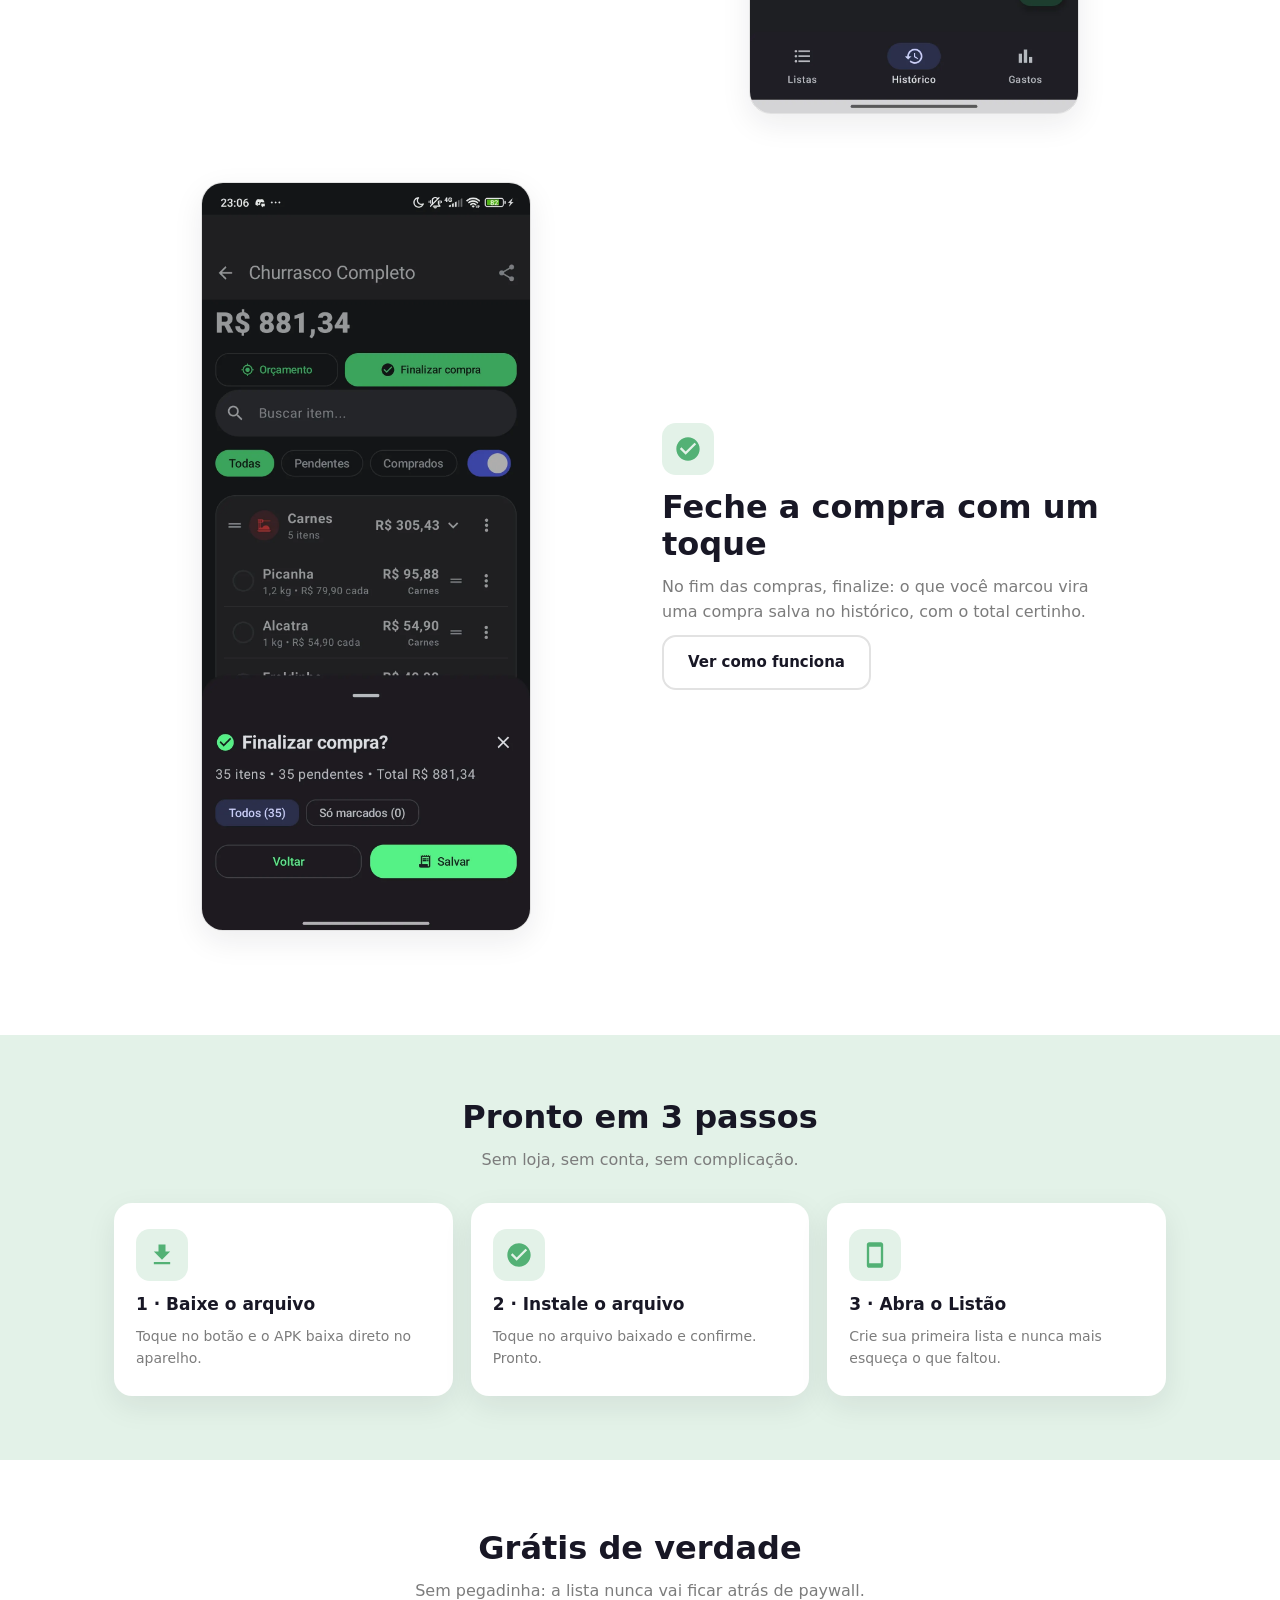
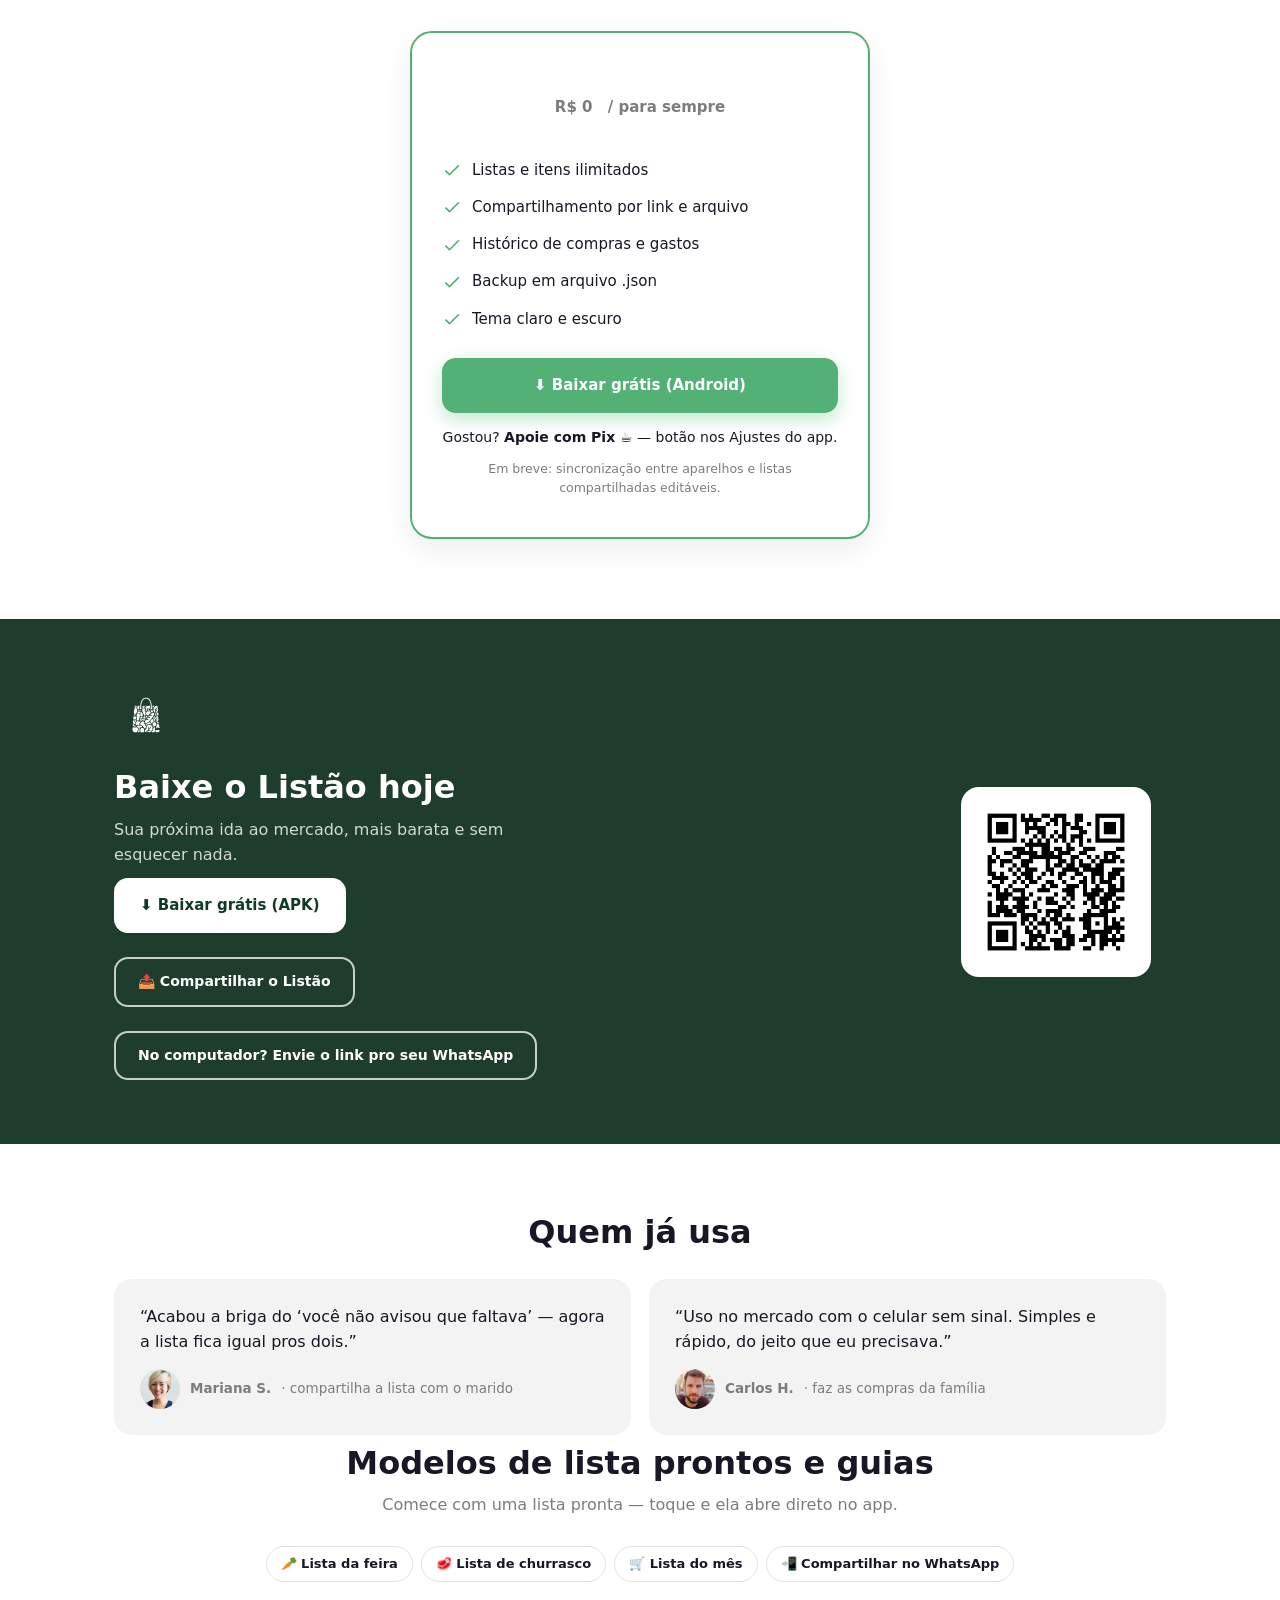
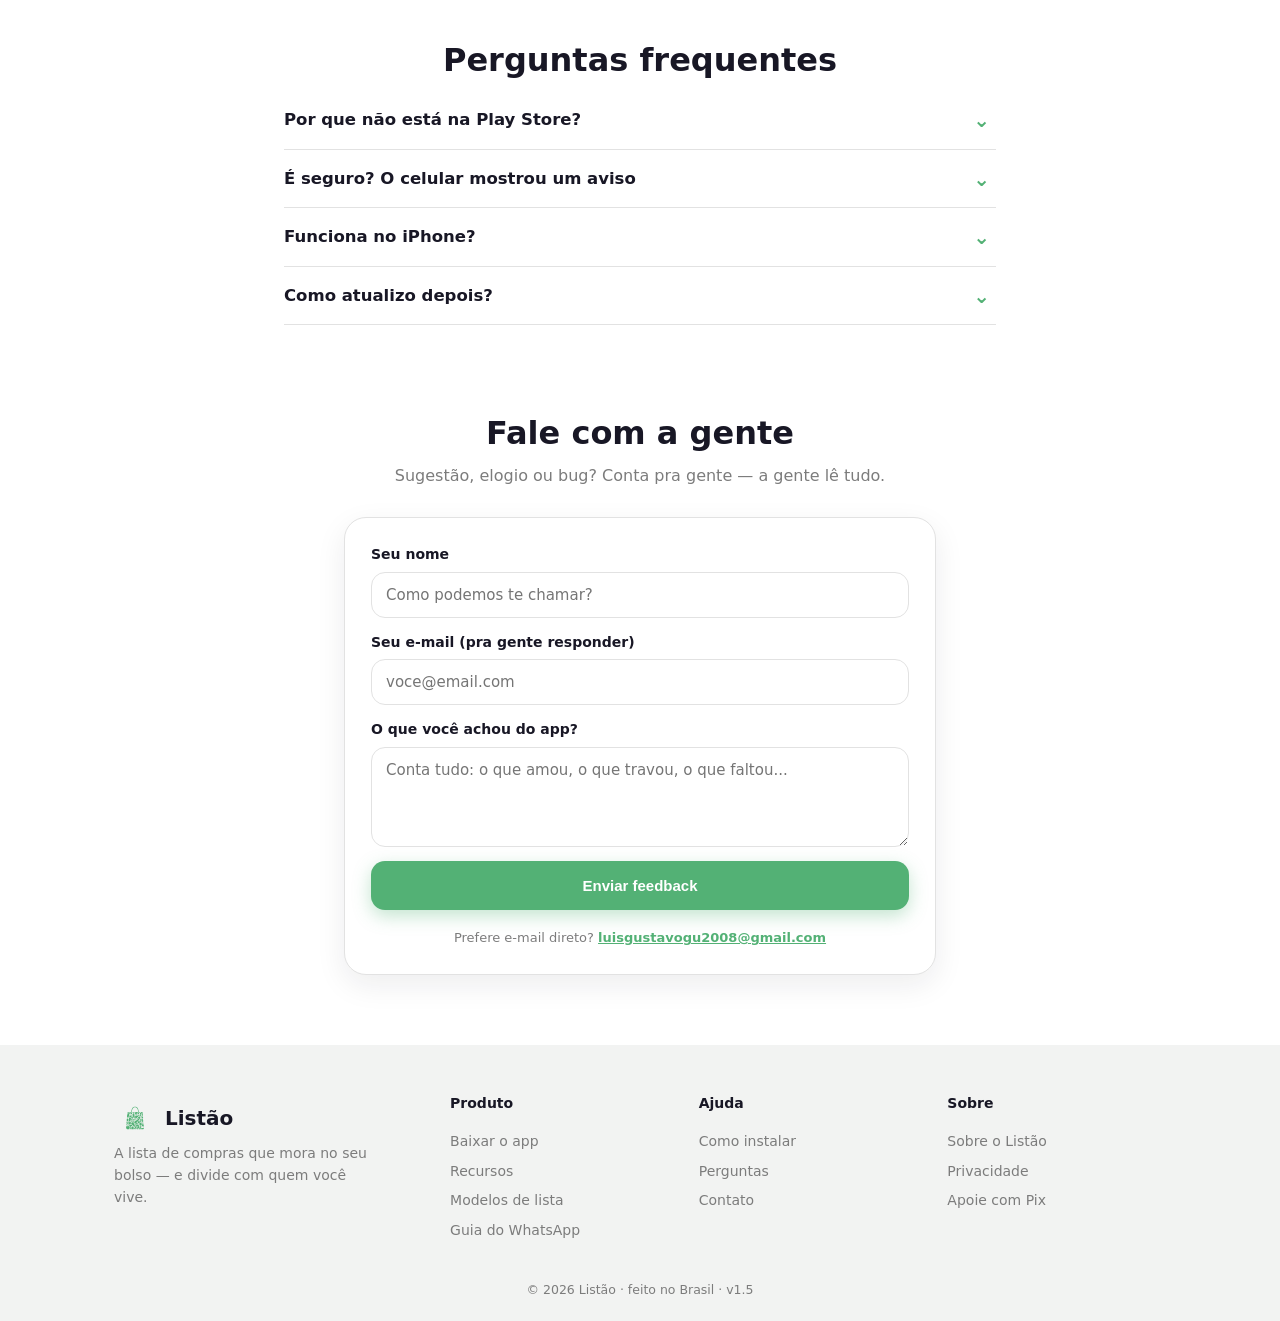
==== commit cd418524: "SEO multilingue: /es/ e /en/ estaticos, hreflang, sitemap, badge idioma do celular" ====
--- a/index.html
+++ b/index.html
@@ -1,4 +1,4 @@
-<!DOCTYPE html>
+﻿<!DOCTYPE html>
 <html lang="pt-BR">
 <head>
 <meta charset="utf-8">
@@ -6,6 +6,10 @@
 <title>Listão — App de Lista de Compras Grátis e Offline</title>
 <meta name="description" content="App grátis de lista de compras: funciona offline, sem cadastro, controla o gasto e compartilha por link no WhatsApp. Baixe o APK para Android.">
 <link rel="canonical" href="https://listao-br.vercel.app/">
+<link rel="alternate" hreflang="pt-BR" href="https://listao-br.vercel.app/">
+<link rel="alternate" hreflang="es" href="https://listao-br.vercel.app/es/">
+<link rel="alternate" hreflang="en" href="https://listao-br.vercel.app/en/">
+<link rel="alternate" hreflang="x-default" href="https://listao-br.vercel.app/">
 <meta name="robots" content="index, follow">
 <meta name="theme-color" content="#53B175">
 <meta property="og:locale" content="pt_BR">
@@ -37,11 +41,15 @@
 <script defer src="https://cdn.vercel-insights.com/v1/script.js"></script>
 <style>
   .lang-switch { display:flex; gap:2px; margin-left:10px; }
-  .lang-btn { border:1px solid #d5ded8; background:#fff; color:#181725; font-weight:700; font-size:12px;
-              padding:5px 9px; cursor:pointer; border-radius:8px 0 0 8px; }
+  .lang-btn { display:inline-flex; align-items:center; border:1px solid #d5ded8; background:#fff; color:#181725; font-weight:700; font-size:12px;
+              padding:5px 9px; text-decoration:none; border-radius:8px 0 0 8px; }
   .lang-btn + .lang-btn { border-radius:0; border-left:none; }
   .lang-btn:last-child { border-radius:0 8px 8px 0; }
   .lang-btn.active { background:#53B175; border-color:#53B175; color:#fff; }
+  .lang-suggest { display:none; background:#F2F3F2; border-bottom:1px solid #d5ded8; font-size:14px; }
+  .lang-suggest .container { display:flex; align-items:center; gap:10px; padding:9px 16px; flex-wrap:wrap; }
+  .lang-suggest a { color:#53B175; font-weight:700; text-decoration:none; }
+  .lang-suggest button { margin-left:auto; border:0; background:transparent; font-size:18px; cursor:pointer; color:#7C7C7C; line-height:1; }
   @media (max-width:720px) { .lang-switch { margin-left:6px; } .lang-btn { padding:4px 7px; font-size:11px; } }
 </style>
 </head>
@@ -55,18 +63,26 @@
       <span>Listão</span>
     </a>
     <nav>
-      <a href="#recursos" data-i18n="nav.recursos">Recursos</a>
-      <a href="#como-instalar" data-i18n="nav.instalar">Como instalar</a>
-      <a href="#perguntas" data-i18n="nav.perguntas">Perguntas</a>
+      <a href="#recursos">Recursos</a>
+      <a href="#como-instalar">Como instalar</a>
+      <a href="#perguntas">Perguntas</a>
     </nav>
     <div class="lang-switch">
-      <button class="lang-btn active" data-lang="pt">PT</button>
-      <button class="lang-btn" data-lang="es">ES</button>
-      <button class="lang-btn" data-lang="en">EN</button>
-    </div>
-    <a class="btn primary small" data-trk="click_download" data-pos="header" href="listao-v1.5.apk" download="listao-v1.5.apk" data-i18n="nav.baixar">Baixar grátis</a>
+      <a class="lang-btn active" href="./">PT</a>
+      <a class="lang-btn" href="es/">ES</a>
+      <a class="lang-btn" href="en/">EN</a>
+    </div>
+    <a class="btn primary small" data-trk="click_download" data-pos="header" href="listao-v1.5.apk" download="listao-v1.5.apk">Baixar grátis</a>
   </div>
 </header>
+
+<!-- ===== AVISO DE IDIOMA ===== -->
+<div class="lang-suggest" id="langSuggest">
+  <div class="container">
+    <span id="langSuggestText"></span>
+    <button type="button" id="langSuggestClose" aria-label="Fechar">&#215;</button>
+  </div>
+</div>
 
 <main>
 
@@ -74,18 +90,19 @@
 <section class="hero">
   <div class="container hero-grid">
     <div class="hero-copy">
-      <h1 data-i18n="hero.title">Sua lista de compras, <span class="verde">simples assim</span></h1>
-      <p class="lead" data-i18n="hero.lead">Grátis, offline e sem cadastro. Monte a lista, controle o gasto e compartilhe por um link no WhatsApp — quem toca, abre.</p>
+      <h1>Sua lista de compras, <span class="verde">simples assim</span></h1>
+      <p class="lead">Grátis, offline e sem cadastro. Monte a lista, controle o gasto e compartilhe por um link no WhatsApp — quem toca, abre.</p>
       <div class="btn-row">
-        <a class="btn primary" data-trk="click_download" data-pos="hero" href="listao-v1.5.apk" download="listao-v1.5.apk" data-i18n="hero.btn_download">⬇ Baixar grátis (Android)</a>
-        <a class="btn ghost" data-trk="click_share" data-pos="hero" data-share href="https://wa.me/?text=Baixe%20o%20List%C3%A3o%20gr%C3%A1tis%3A%20app%20de%20lista%20de%20compras%20offline%20e%20sem%20cadastro%20https%3A%2F%2Flistao-br.vercel.app%2F" target="_blank" rel="noopener" data-i18n="hero.btn_share">📤 Compartilhar</a>
-        <a class="btn ghost" data-trk="click_como_instalar" href="#como-instalar" data-i18n="hero.btn_instalar">Como instalar</a>
-      </div>
-      <p class="meta" data-i18n="hero.meta">v1.5 · ~18 MB · APK direto · atualizado hoje</p>
+        <a class="btn primary" data-trk="click_download" data-pos="hero" href="listao-v1.5.apk" download="listao-v1.5.apk">⬇ Baixar grátis (Android)</a>
+        <a class="btn ghost" data-trk="click_share" data-pos="hero" data-share href="https://wa.me/?text=Baixe%20o%20List%C3%A3o%20gr%C3%A1tis%3A%20app%20de%20lista%20de%20compras%20offline%20e%20sem%20cadastro%20https%3A%2F%2Flistao-br.vercel.app%2F" target="_blank" rel="noopener">📤 Compartilhar</a>
+        <a class="btn ghost" data-trk="click_como_instalar" href="#como-instalar">Como instalar</a>
+      </div>
+      <p class="meta">v1.5 · ~18 MB · APK direto · atualizado hoje</p>
       <div class="badges">
-        <span class="pill" data-i18n="hero.badge1">✓ Compartilha por link</span>
-        <span class="pill" data-i18n="hero.badge2">✓ Dados no seu aparelho</span>
-        <span class="pill" data-i18n="hero.badge3">✓ Sem cadastro</span>
+        <span class="pill">✓ Compartilha por link</span>
+        <span class="pill">✓ Dados no seu aparelho</span>
+        <span class="pill">✓ Sem cadastro</span>
+        <span class="pill">✓ O app abre no idioma do seu celular</span>
       </div>
     </div>
 
@@ -106,9 +123,9 @@
       <span class="icon-chip">
         <svg viewBox="0 0 24 24"><path d="M3.9,12c0,-1.71 1.39,-3.1 3.1,-3.1h4V7H7c-2.76,0 -5,2.24 -5,5s2.24,5 5,5h4v-1.9H7c-1.71,0 -3.1,-1.39 -3.1,-3.1zM8,13h8v-2H8v2zM17,7h-4v1.9h4c1.71,0 3.1,1.39 3.1,3.1s-1.39,3.1 -3.1,3.1h-4V17h4c2.76,0 5,-2.24 5,-5s-2.24,-5 -5,-5z"/></svg>
       </span>
-      <h2 data-i18n="feat1.title">Organize e compartilhe</h2>
-      <p data-i18n="feat1.desc">Categorias com cor e emoji pra cada cantinho da lista. E na hora de dividir as compras, a lista viaja dentro de um link do WhatsApp — quem toca, abre.</p>
-      <a class="btn ghost" href="#baixar" data-trk="click_ver_prints" data-pos="org" data-i18n="feat.btn">Ver como funciona</a>
+      <h2>Organize e compartilhe</h2>
+      <p>Categorias com cor e emoji pra cada cantinho da lista. E na hora de dividir as compras, a lista viaja dentro de um link do WhatsApp — quem toca, abre.</p>
+      <a class="btn ghost" href="#baixar" data-trk="click_ver_prints" data-pos="org">Ver como funciona</a>
     </div>
     <div class="feat-img">
       <img src="prints/categorias.webp" alt="Lista de compras organizada por categorias no app Listão" width="1080" height="2460" loading="lazy" decoding="async">
@@ -120,9 +137,9 @@
       <span class="icon-chip">
         <svg viewBox="0 0 24 24"><path d="M11.8,10.9c-2.27,-0.59 -3,-1.2 -3,-2.15 0,-1.09 1.01,-1.85 2.7,-1.85 1.78,0 2.44,0.85 2.5,2.1h2.21c-0.07,-1.72 -1.12,-3.3 -3.21,-3.81V3h-3v2.16c-1.94,0.42 -3.5,1.68 -3.5,3.61 0,2.31 1.91,3.46 4.7,4.13 2.5,0.6 3,1.48 3,2.41 0,0.69 -0.49,1.79 -2.7,1.79 -2.06,0 -2.87,-0.92 -2.98,-2.1h-2.2c0.12,2.19 1.76,3.42 3.68,3.83V21h3v-2.15c1.95,-0.37 3.5,-1.5 3.5,-3.55 0,-2.84 -2.43,-3.81 -4.7,-4.4z"/></svg>
       </span>
-      <h2 data-i18n="feat2.title">Gasto sob controle</h2>
-      <p data-i18n="feat2.desc">Preço, quantidade e total em tempo real. Defina um orçamento e acompanhe nos gráficos pra onde o dinheiro foi.</p>
-      <a class="btn ghost" href="#baixar" data-trk="click_ver_prints" data-pos="gasto" data-i18n="feat.btn">Ver como funciona</a>
+      <h2>Gasto sob controle</h2>
+      <p>Preço, quantidade e total em tempo real. Defina um orçamento e acompanhe nos gráficos pra onde o dinheiro foi.</p>
+      <a class="btn ghost" href="#baixar" data-trk="click_ver_prints" data-pos="gasto">Ver como funciona</a>
     </div>
     <div class="feat-img">
       <img src="prints/graficos.webp" alt="Gráficos de gastos por categoria no app Listão" width="1080" height="2460" loading="lazy" decoding="async">
@@ -134,9 +151,9 @@
       <span class="icon-chip">
         <svg viewBox="0 0 24 24"><path d="M13,3c-4.97,0 -9,4.03 -9,9L1,12l3.89,3.89 0.07,0.14L9,12L6,12c0,-3.87 3.13,-7 7,-7s7,3.13 7,7 -3.13,7 -7,7c-1.93,0 -3.68,-0.79 -4.94,-2.06l-1.42,1.42C8.27,19.99 10.51,21 13,21c4.97,0 9,-4.03 9,-9s-4.03,-9 -9,-9zM12,8v5l4.28,2.54 0.72,-1.21 -3.5,-2.08L13.5,8L12,8z"/></svg>
       </span>
-      <h2 data-i18n="feat3.title">Nunca esqueça o que já comprou</h2>
-      <p data-i18n="feat3.desc">Cada compra finalizada vira histórico. Veja o que comprou, quando e por quanto — ótimo pra comparar preços entre idas.</p>
-      <a class="btn ghost" href="#baixar" data-trk="click_ver_prints" data-pos="historico" data-i18n="feat.btn">Ver como funciona</a>
+      <h2>Nunca esqueça o que já comprou</h2>
+      <p>Cada compra finalizada vira histórico. Veja o que comprou, quando e por quanto — ótimo pra comparar preços entre idas.</p>
+      <a class="btn ghost" href="#baixar" data-trk="click_ver_prints" data-pos="historico">Ver como funciona</a>
     </div>
     <div class="feat-img">
       <img src="prints/historico.webp" alt="Histórico de compras no app Listão" width="1080" height="2460" loading="lazy" decoding="async">
@@ -148,9 +165,9 @@
       <span class="icon-chip">
         <svg viewBox="0 0 24 24"><path d="M12,2C6.48,2 2,6.48 2,12s4.48,10 10,10 10,-4.48 10,-10S17.52,2 12,2zM10,17l-5,-5 1.41,-1.41L10,14.17l7.59,-7.59L19,8l-9,9z"/></svg>
       </span>
-      <h2 data-i18n="feat4.title">Feche a compra com um toque</h2>
-      <p data-i18n="feat4.desc">No fim das compras, finalize: o que você marcou vira uma compra salva no histórico, com o total certinho.</p>
-      <a class="btn ghost" href="#baixar" data-trk="click_ver_prints" data-pos="finalizar" data-i18n="feat.btn">Ver como funciona</a>
+      <h2>Feche a compra com um toque</h2>
+      <p>No fim das compras, finalize: o que você marcou vira uma compra salva no histórico, com o total certinho.</p>
+      <a class="btn ghost" href="#baixar" data-trk="click_ver_prints" data-pos="finalizar">Ver como funciona</a>
     </div>
     <div class="feat-img">
       <img src="prints/finalizar.webp" alt="Finalizar compra com total no app Listão" width="1080" height="2460" loading="lazy" decoding="async">
@@ -162,50 +179,50 @@
 <!-- ===== 3 PASSOS ===== -->
 <section id="como-instalar" class="steps-band">
   <div class="container">
-    <h2 class="center" data-i18n="steps.title">Pronto em 3 passos</h2>
-    <p class="center sub2" data-i18n="steps.sub">Sem loja, sem conta, sem complicação.</p>
+    <h2 class="center">Pronto em 3 passos</h2>
+    <p class="center sub2">Sem loja, sem conta, sem complicação.</p>
     <div class="steps">
       <div class="step">
         <span class="icon-chip">
           <svg viewBox="0 0 24 24"><path d="M19,9h-4V3H9v6H5l7,7 7,-7zM5,18v2h14v-2H5z"/></svg>
         </span>
-        <h3 data-i18n="step1.title">1 · Baixe o arquivo</h3>
-        <p data-i18n="step1.desc">Toque no botão e o APK baixa direto no aparelho.</p>
+        <h3>1 · Baixe o arquivo</h3>
+        <p>Toque no botão e o APK baixa direto no aparelho.</p>
       </div>
       <div class="step">
         <span class="icon-chip">
           <svg viewBox="0 0 24 24"><path d="M12,2C6.48,2 2,6.48 2,12s4.48,10 10,10 10,-4.48 10,-10S17.52,2 12,2zM10,17l-5,-5 1.41,-1.41L10,14.17l7.59,-7.59L19,8l-9,9z"/></svg>
         </span>
-        <h3 data-i18n="step2.title">2 · Instale o arquivo</h3>
-        <p data-i18n="step2.desc">Toque no arquivo baixado e confirme. Pronto.</p>
+        <h3>2 · Instale o arquivo</h3>
+        <p>Toque no arquivo baixado e confirme. Pronto.</p>
       </div>
       <div class="step">
         <span class="icon-chip">
           <svg viewBox="0 0 24 24"><path d="M17,1.01L7,1c-1.1,0 -2,0.9 -2,2v18c0,1.1 0.9,2 2,2h10c1.1,0 2,-0.9 2,-2V3c0,-1.1 -0.9,-1.99 -2,-1.99zM17,19H7V5h10v14z"/></svg>
         </span>
-        <h3 data-i18n="step3.title">3 · Abra o Listão</h3>
-        <p data-i18n="step3.desc">Crie sua primeira lista e nunca mais esqueça o que faltou.</p>
-      </div>
-    </div>
-  </div>
-</section>
-
-<!-- ===== GRÁTIS DE VERDADE (posição do “planos”) ===== -->
+        <h3>3 · Abra o Listão</h3>
+        <p>Crie sua primeira lista e nunca mais esqueça o que faltou.</p>
+      </div>
+    </div>
+  </div>
+</section>
+
+<!-- ===== GRÁTIS DE VERDADE ===== -->
 <section class="container price">
-  <h2 class="center" data-i18n="price.title">Grátis de verdade</h2>
-  <p class="center sub2" data-i18n="price.sub">Sem pegadinha: a lista nunca vai ficar atrás de paywall.</p>
+  <h2 class="center">Grátis de verdade</h2>
+  <p class="center sub2">Sem pegadinha: a lista nunca vai ficar atrás de paywall.</p>
   <div class="price-card">
-    <div class="price-val"><span data-i18n="price.val">R$ 0</span> <span data-i18n="price.period">/ para sempre</span></div>
+    <div class="price-val"><span>R$ 0</span> <span>/ para sempre</span></div>
     <ul class="price-list">
-      <li><svg viewBox="0 0 24 24"><path d="M9,16.17L4.83,12l-1.42,1.41L9,19 21,7l-1.41,-1.41z"/></svg> <span data-i18n="price.item1">Listas e itens ilimitados</span></li>
-      <li><svg viewBox="0 0 24 24"><path d="M9,16.17L4.83,12l-1.42,1.41L9,19 21,7l-1.41,-1.41z"/></svg> <span data-i18n="price.item2">Compartilhamento por link e arquivo</span></li>
-      <li><svg viewBox="0 0 24 24"><path d="M9,16.17L4.83,12l-1.42,1.41L9,19 21,7l-1.41,-1.41z"/></svg> <span data-i18n="price.item3">Histórico de compras e gastos</span></li>
-      <li><svg viewBox="0 0 24 24"><path d="M9,16.17L4.83,12l-1.42,1.41L9,19 21,7l-1.41,-1.41z"/></svg> <span data-i18n="price.item4">Backup em arquivo .json</span></li>
-      <li><svg viewBox="0 0 24 24"><path d="M9,16.17L4.83,12l-1.42,1.41L9,19 21,7l-1.41,-1.41z"/></svg> <span data-i18n="price.item5">Tema claro e escuro</span></li>
+      <li><svg viewBox="0 0 24 24"><path d="M9,16.17L4.83,12l-1.42,1.41L9,19 21,7l-1.41,-1.41z"/></svg> Listas e itens ilimitados</li>
+      <li><svg viewBox="0 0 24 24"><path d="M9,16.17L4.83,12l-1.42,1.41L9,19 21,7l-1.41,-1.41z"/></svg> Compartilhamento por link e arquivo</li>
+      <li><svg viewBox="0 0 24 24"><path d="M9,16.17L4.83,12l-1.42,1.41L9,19 21,7l-1.41,-1.41z"/></svg> Histórico de compras e gastos</li>
+      <li><svg viewBox="0 0 24 24"><path d="M9,16.17L4.83,12l-1.42,1.41L9,19 21,7l-1.41,-1.41z"/></svg> Backup em arquivo .json</li>
+      <li><svg viewBox="0 0 24 24"><path d="M9,16.17L4.83,12l-1.42,1.41L9,19 21,7l-1.41,-1.41z"/></svg> Tema claro e escuro</li>
     </ul>
-    <a class="btn primary wide" data-trk="click_download" data-pos="preco" href="listao-v1.5.apk" download="listao-v1.5.apk" data-i18n="price.btn">⬇ Baixar grátis (Android)</a>
-    <p class="pix-note" data-i18n="price.pix">Gostou? <b>Apoie com Pix ☕</b> — botão nos Ajustes do app.</p>
-    <p class="soon" data-i18n="price.soon">Em breve: sincronização entre aparelhos e listas compartilhadas editáveis.</p>
+    <a class="btn primary wide" data-trk="click_download" data-pos="preco" href="listao-v1.5.apk" download="listao-v1.5.apk">⬇ Baixar grátis (Android)</a>
+    <p class="pix-note">Gostou? <b>Apoie com Pix ☕</b> — botão nos Ajustes do app.</p>
+    <p class="soon">Em breve: sincronização entre aparelhos e listas compartilhadas editáveis.</p>
   </div>
 </section>
 
@@ -214,11 +231,11 @@
   <div class="container final-grid">
     <div>
       <img class="final-logo" src="simbolo-branco.svg" alt="">
-      <h2 data-i18n="final.title">Baixe o Listão hoje</h2>
-      <p data-i18n="final.desc">Sua próxima ida ao mercado, mais barata e sem esquecer nada.</p>
-      <a class="btn white" data-trk="click_download" data-pos="final" href="listao-v1.5.apk" download="listao-v1.5.apk" data-i18n="final.btn">⬇ Baixar grátis (APK)</a>
-      <div style="margin-top:12px"><a class="wa-link" data-trk="click_share" data-pos="final" data-share href="https://wa.me/?text=Baixe%20o%20List%C3%A3o%20gr%C3%A1tis%3A%20app%20de%20lista%20de%20compras%20offline%20e%20sem%20cadastro%20https%3A%2F%2Flistao-br.vercel.app%2F" target="_blank" rel="noopener" data-i18n="final.share">📤 Compartilhar o Listão</a></div>
-      <div style="margin-top:12px"><a class="wa-link" data-trk="click_whatsapp" href="https://wa.me/?text=Baixe%20o%20List%C3%A3o%20gr%C3%A1tis%20para%20Android%3A%20https%3A%2F%2Flistao-br.vercel.app%2F" target="_blank" rel="noopener" data-i18n="final.whats">No computador? Envie o link pro seu WhatsApp</a></div>
+      <h2>Baixe o Listão hoje</h2>
+      <p>Sua próxima ida ao mercado, mais barata e sem esquecer nada.</p>
+      <a class="btn white" data-trk="click_download" data-pos="final" href="listao-v1.5.apk" download="listao-v1.5.apk">⬇ Baixar grátis (APK)</a>
+      <div style="margin-top:12px"><a class="wa-link" data-trk="click_share" data-pos="final" data-share href="https://wa.me/?text=Baixe%20o%20List%C3%A3o%20gr%C3%A1tis%3A%20app%20de%20lista%20de%20compras%20offline%20e%20sem%20cadastro%20https%3A%2F%2Flistao-br.vercel.app%2F" target="_blank" rel="noopener">📤 Compartilhar o Listão</a></div>
+      <div style="margin-top:12px"><a class="wa-link" data-trk="click_whatsapp" href="https://wa.me/?text=Baixe%20o%20List%C3%A3o%20gr%C3%A1tis%20para%20Android%3A%20https%3A%2F%2Flistao-br.vercel.app%2F" target="_blank" rel="noopener">No computador? Envie o link pro seu WhatsApp</a></div>
     </div>
     <div><img class="qr-img" src="qr-download.png" alt="QR Code para baixar o Listão"></div>
   </div>
@@ -226,73 +243,73 @@
 
 <!-- ===== DEPOIMENTOS ===== -->
 <section class="container quotes">
-  <h2 class="center" data-i18n="quotes.title">Quem já usa</h2>
+  <h2 class="center">Quem já usa</h2>
   <div class="quote-grid">
     <figure class="quote">
-      <blockquote data-i18n="quote1.text">“Acabou a briga do ‘você não avisou que faltava’ — agora a lista fica igual pros dois.”</blockquote>
-      <figcaption><img class="avatar" src="prints/avatar-mariana.jpg" alt="Mariana" width="80" height="80" loading="lazy"> <b>Mariana S.</b> · <span data-i18n="quote1.meta">compartilha a lista com o marido</span></figcaption>
+      <blockquote>“Acabou a briga do ‘você não avisou que faltava’ — agora a lista fica igual pros dois.”</blockquote>
+      <figcaption><img class="avatar" src="prints/avatar-mariana.jpg" alt="Mariana" width="80" height="80" loading="lazy"> <b>Mariana S.</b> · compartilha a lista com o marido</figcaption>
     </figure>
     <figure class="quote">
-      <blockquote data-i18n="quote2.text">“Uso no mercado com o celular sem sinal. Simples e rápido, do jeito que eu precisava.”</blockquote>
-      <figcaption><img class="avatar" src="prints/avatar-carlos.jpg" alt="Carlos" width="80" height="80" loading="lazy"> <b>Carlos H.</b> · <span data-i18n="quote2.meta">faz as compras da família</span></figcaption>
+      <blockquote>“Uso no mercado com o celular sem sinal. Simples e rápido, do jeito que eu precisava.”</blockquote>
+      <figcaption><img class="avatar" src="prints/avatar-carlos.jpg" alt="Carlos" width="80" height="80" loading="lazy"> <b>Carlos H.</b> · faz as compras da família</figcaption>
     </figure>
   </div>
 </section>
 
 <!-- ===== MODELOS E GUIAS ===== -->
 <section id="modelos" class="container">
-  <h2 class="center" data-i18n="models.title">Modelos de lista prontos e guias</h2>
-  <p class="center sub2" data-i18n="models.sub">Comece com uma lista pronta — toque e ela abre direto no app.</p>
+  <h2 class="center">Modelos de lista prontos e guias</h2>
+  <p class="center sub2">Comece com uma lista pronta — toque e ela abre direto no app.</p>
   <div class="badges" style="justify-content:center">
-    <a class="pill" style="text-decoration:none;color:inherit" href="modelos/feira.html" data-i18n="models.feira">🥕 Lista da feira</a>
-    <a class="pill" style="text-decoration:none;color:inherit" href="modelos/churrasco.html" data-i18n="models.churrasco">🥩 Lista de churrasco</a>
-    <a class="pill" style="text-decoration:none;color:inherit" href="modelos/mes.html" data-i18n="models.mes">🛒 Lista do mês</a>
-    <a class="pill" style="text-decoration:none;color:inherit" href="guias/compartilhar-whatsapp.html" data-i18n="models.whats">📲 Compartilhar no WhatsApp</a>
+    <a class="pill" style="text-decoration:none;color:inherit" href="modelos/feira.html">🥕 Lista da feira</a>
+    <a class="pill" style="text-decoration:none;color:inherit" href="modelos/churrasco.html">🥩 Lista de churrasco</a>
+    <a class="pill" style="text-decoration:none;color:inherit" href="modelos/mes.html">🛒 Lista do mês</a>
+    <a class="pill" style="text-decoration:none;color:inherit" href="guias/compartilhar-whatsapp.html">📲 Compartilhar no WhatsApp</a>
   </div>
 </section>
 
 <!-- ===== FAQ ===== -->
 <section id="perguntas" class="container faq">
-  <h2 class="center" data-i18n="faq.title">Perguntas frequentes</h2>
+  <h2 class="center">Perguntas frequentes</h2>
   <details data-q="play">
-      <summary data-i18n="faq1.q">Por que não está na Play Store?</summary>
-    <p data-i18n="faq1.a">Por enquanto distribuímos direto: fica mais leve, sem intermediário e com atualização no mesmo link. A ideia é entrar na Play quando o app amadurecer.</p>
+      <summary>Por que não está na Play Store?</summary>
+    <p>Por enquanto distribuímos direto: fica mais leve, sem intermediário e com atualização no mesmo link. A ideia é entrar na Play quando o app amadurecer.</p>
   </details>
   <details data-q="seguro">
-      <summary data-i18n="faq2.q">É seguro? O celular mostrou um aviso</summary>
-    <p data-i18n="faq2.a">O aviso aparece para qualquer app instalado de fora da loja. O APK é assinado, pede só permissão de internet e seus dados ficam no seu aparelho.</p>
+      <summary>É seguro? O celular mostrou um aviso</summary>
+    <p>O aviso aparece para qualquer app instalado de fora da loja. O APK é assinado, pede só permissão de internet e seus dados ficam no seu aparelho.</p>
   </details>
   <details data-q="iphone">
-      <summary data-i18n="faq3.q">Funciona no iPhone?</summary>
-    <p data-i18n="faq3.a">Ainda não. Hoje o Listão é Android — o link compartilhado abre uma página com a lista pra quem tem iPhone.</p>
+      <summary>Funciona no iPhone?</summary>
+    <p>Ainda não. Hoje o Listão é Android — o link compartilhado abre uma página com a lista pra quem tem iPhone.</p>
   </details>
   <details data-q="atualizar">
-      <summary data-i18n="faq4.q">Como atualizo depois?</summary>
-    <p data-i18n="faq4.a">Baixe de novo neste mesmo link e instale por cima. Suas listas e o histórico ficam intactos.</p>
+      <summary>Como atualizo depois?</summary>
+    <p>Baixe de novo neste mesmo link e instale por cima. Suas listas e o histórico ficam intactos.</p>
   </details>
 </section>
 
 <!-- ===== FEEDBACK ===== -->
 <section id="contato" class="container feedback">
-  <h2 class="center" data-i18n="fb.title">Fale com a gente</h2>
-  <p class="center sub2" data-i18n="fb.sub">Sugestão, elogio ou bug? Conta pra gente — a gente lê tudo.</p>
+  <h2 class="center">Fale com a gente</h2>
+  <p class="center sub2">Sugestão, elogio ou bug? Conta pra gente — a gente lê tudo.</p>
   <form class="fb-form" action="https://formsubmit.co/luisgustavogu2008@gmail.com" method="POST">
     <input type="text" name="_honey" class="hp" tabindex="-1" autocomplete="off">
     <input type="hidden" name="_subject" value="Novo feedback do site Listão">
     <input type="hidden" name="_next" value="https://listao-br.vercel.app/obrigado.html">
     <input type="hidden" name="_template" value="table">
     <input type="hidden" name="_captcha" value="false">
-    <label><span data-i18n="fb.name">Seu nome</span>
-      <input type="text" name="nome" data-i18n-ph="fb.name_ph" placeholder="Como podemos te chamar?" required maxlength="60">
+    <label><span>Seu nome</span>
+      <input type="text" name="nome" placeholder="Como podemos te chamar?" required maxlength="60">
     </label>
-    <label><span data-i18n="fb.email">Seu e-mail (pra gente responder)</span>
-      <input type="email" name="email" data-i18n-ph="fb.email_ph" placeholder="voce@email.com" required maxlength="80">
+    <label><span>Seu e-mail (pra gente responder)</span>
+      <input type="email" name="email" placeholder="voce@email.com" required maxlength="80">
     </label>
-    <label><span data-i18n="fb.msg">O que você achou do app?</span>
-      <textarea name="mensagem" rows="4" data-i18n-ph="fb.msg_ph" placeholder="Conta tudo: o que amou, o que travou, o que faltou..." required maxlength="2000"></textarea>
+    <label><span>O que você achou do app?</span>
+      <textarea name="mensagem" rows="4" placeholder="Conta tudo: o que amou, o que travou, o que faltou..." required maxlength="2000"></textarea>
     </label>
-    <button class="btn primary wide" type="submit" data-i18n="fb.send">Enviar feedback</button>
-    <p class="fb-alt"><span data-i18n="fb.alt">Prefere e-mail direto?</span> <a href="mailto:luisgustavogu2008@gmail.com">luisgustavogu2008@gmail.com</a></p>
+    <button class="btn primary wide" type="submit">Enviar feedback</button>
+    <p class="fb-alt">Prefere e-mail direto? <a href="mailto:luisgustavogu2008@gmail.com">luisgustavogu2008@gmail.com</a></p>
   </form>
 </section>
 
@@ -303,33 +320,32 @@
   <div class="container foot-grid">
     <div class="foot-brand">
       <a class="brand" href="#"><img src="simbolo-verde.svg" alt=""><span>Listão</span></a>
-      <p data-i18n="foot.desc">A lista de compras que mora no seu bolso — e divide com quem você vive.</p>
+      <p>A lista de compras que mora no seu bolso — e divide com quem você vive.</p>
     </div>
     <div>
-      <h4 data-i18n="foot.produto">Produto</h4>
-      <a href="#baixar" data-i18n="foot.baixar">Baixar o app</a>
-      <a href="#recursos" data-i18n="foot.recursos">Recursos</a>
-      <a href="modelos/feira.html" data-i18n="foot.modelos">Modelos de lista</a>
-      <a href="guias/compartilhar-whatsapp.html" data-i18n="foot.guia">Guia do WhatsApp</a>
+      <h4>Produto</h4>
+      <a href="#baixar">Baixar o app</a>
+      <a href="#recursos">Recursos</a>
+      <a href="modelos/feira.html">Modelos de lista</a>
+      <a href="guias/compartilhar-whatsapp.html">Guia do WhatsApp</a>
     </div>
     <div>
-      <h4 data-i18n="foot.ajuda">Ajuda</h4>
-      <a href="#como-instalar" data-i18n="foot.instalar">Como instalar</a>
-      <a href="#perguntas" data-i18n="foot.perguntas">Perguntas</a>
-      <a href="#contato" data-i18n="foot.contato">Contato</a>
+      <h4>Ajuda</h4>
+      <a href="#como-instalar">Como instalar</a>
+      <a href="#perguntas">Perguntas</a>
+      <a href="#contato">Contato</a>
     </div>
     <div>
-      <h4 data-i18n="foot.sobre_t">Sobre</h4>
-      <a href="sobre.html" data-i18n="foot.sobre">Sobre o Listão</a>
-      <a href="privacidade.html" data-i18n="foot.privacidade">Privacidade</a>
-      <a href="#" data-i18n="foot.pix">Apoie com Pix</a>
-    </div>
-  </div>
-  <div class="container copy" data-i18n="foot.copy">© 2026 Listão · feito no Brasil · v1.5</div>
+      <h4>Sobre</h4>
+      <a href="sobre.html">Sobre o Listão</a>
+      <a href="privacidade.html">Privacidade</a>
+      <a href="#">Apoie com Pix</a>
+    </div>
+  </div>
+  <div class="container copy">© 2026 Listão · feito no Brasil · v1.5</div>
 </footer>
 
 <script src="trk.js" defer></script>
-<script src="i18n.js" defer></script>
 <script>
   // Compartilhar: usa o menu nativo do celular (Web Share API); sem suporte, cai no WhatsApp.
   (function () {
@@ -347,5 +363,32 @@
     });
   })();
 </script>
+<script>
+  // Aviso de idioma: a raiz é PT (para o Google), mas quem chega em ES/EN
+  // recebe um banner com link para a versão traduzida (URL real, indexável).
+  (function () {
+    var lang = (navigator.language || "pt").toLowerCase();
+    var target = null, msg = null;
+    if (lang.indexOf("es") === 0) {
+      target = "es/";
+      msg = "Este site também está disponível em español.";
+    } else if (lang.indexOf("en") === 0) {
+      target = "en/";
+      msg = "This site is also available in English.";
+    }
+    if (!target) return;
+    try { if (sessionStorage.getItem("listao-suggest-off") === "1") return; } catch (e) {}
+    var bar = document.getElementById("langSuggest");
+    var txt = document.getElementById("langSuggestText");
+    if (!bar || !txt) return;
+    txt.innerHTML = msg + ' <a href="' + target + '">' +
+      (lang.indexOf("es") === 0 ? "Ver en español →" : "View in English →") + "</a>";
+    bar.style.display = "block";
+    document.getElementById("langSuggestClose").addEventListener("click", function () {
+      bar.style.display = "none";
+      try { sessionStorage.setItem("listao-suggest-off", "1"); } catch (e) {}
+    });
+  })();
+</script>
 </body>
-</html>+</html>
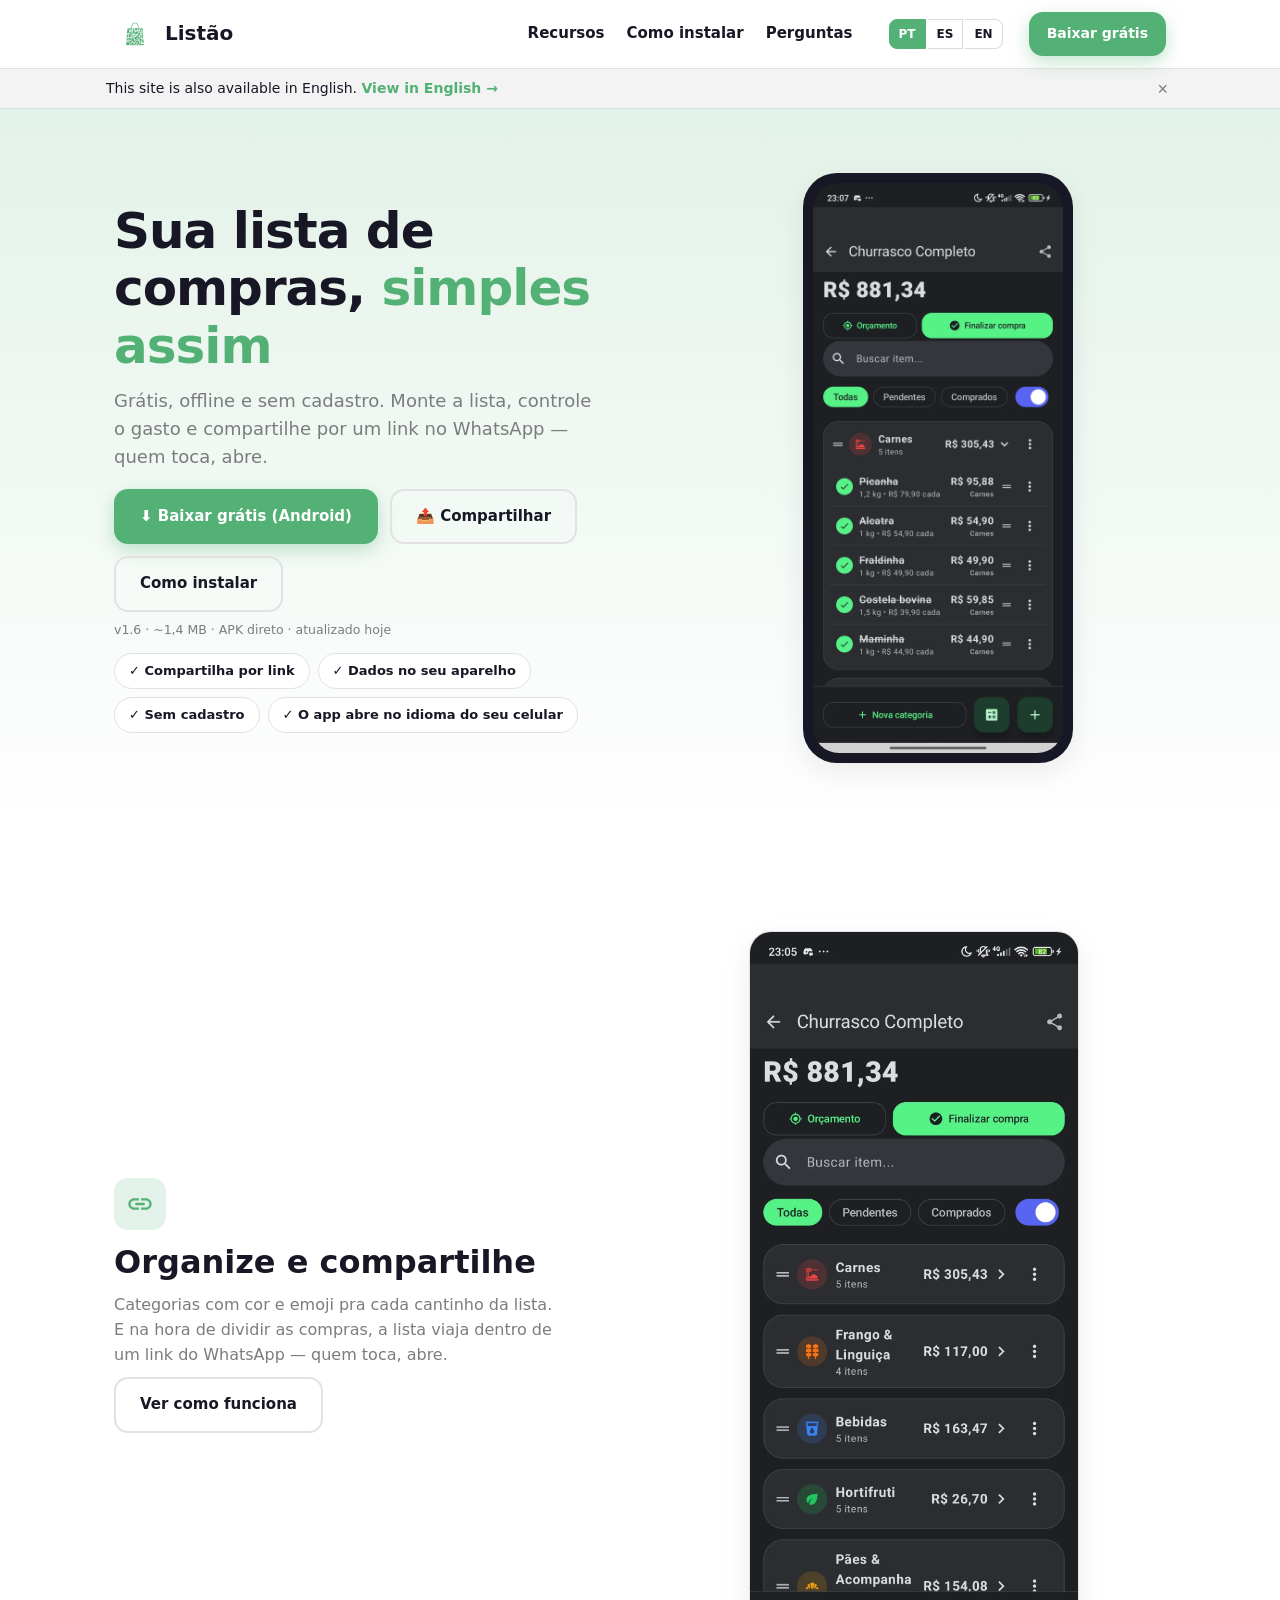
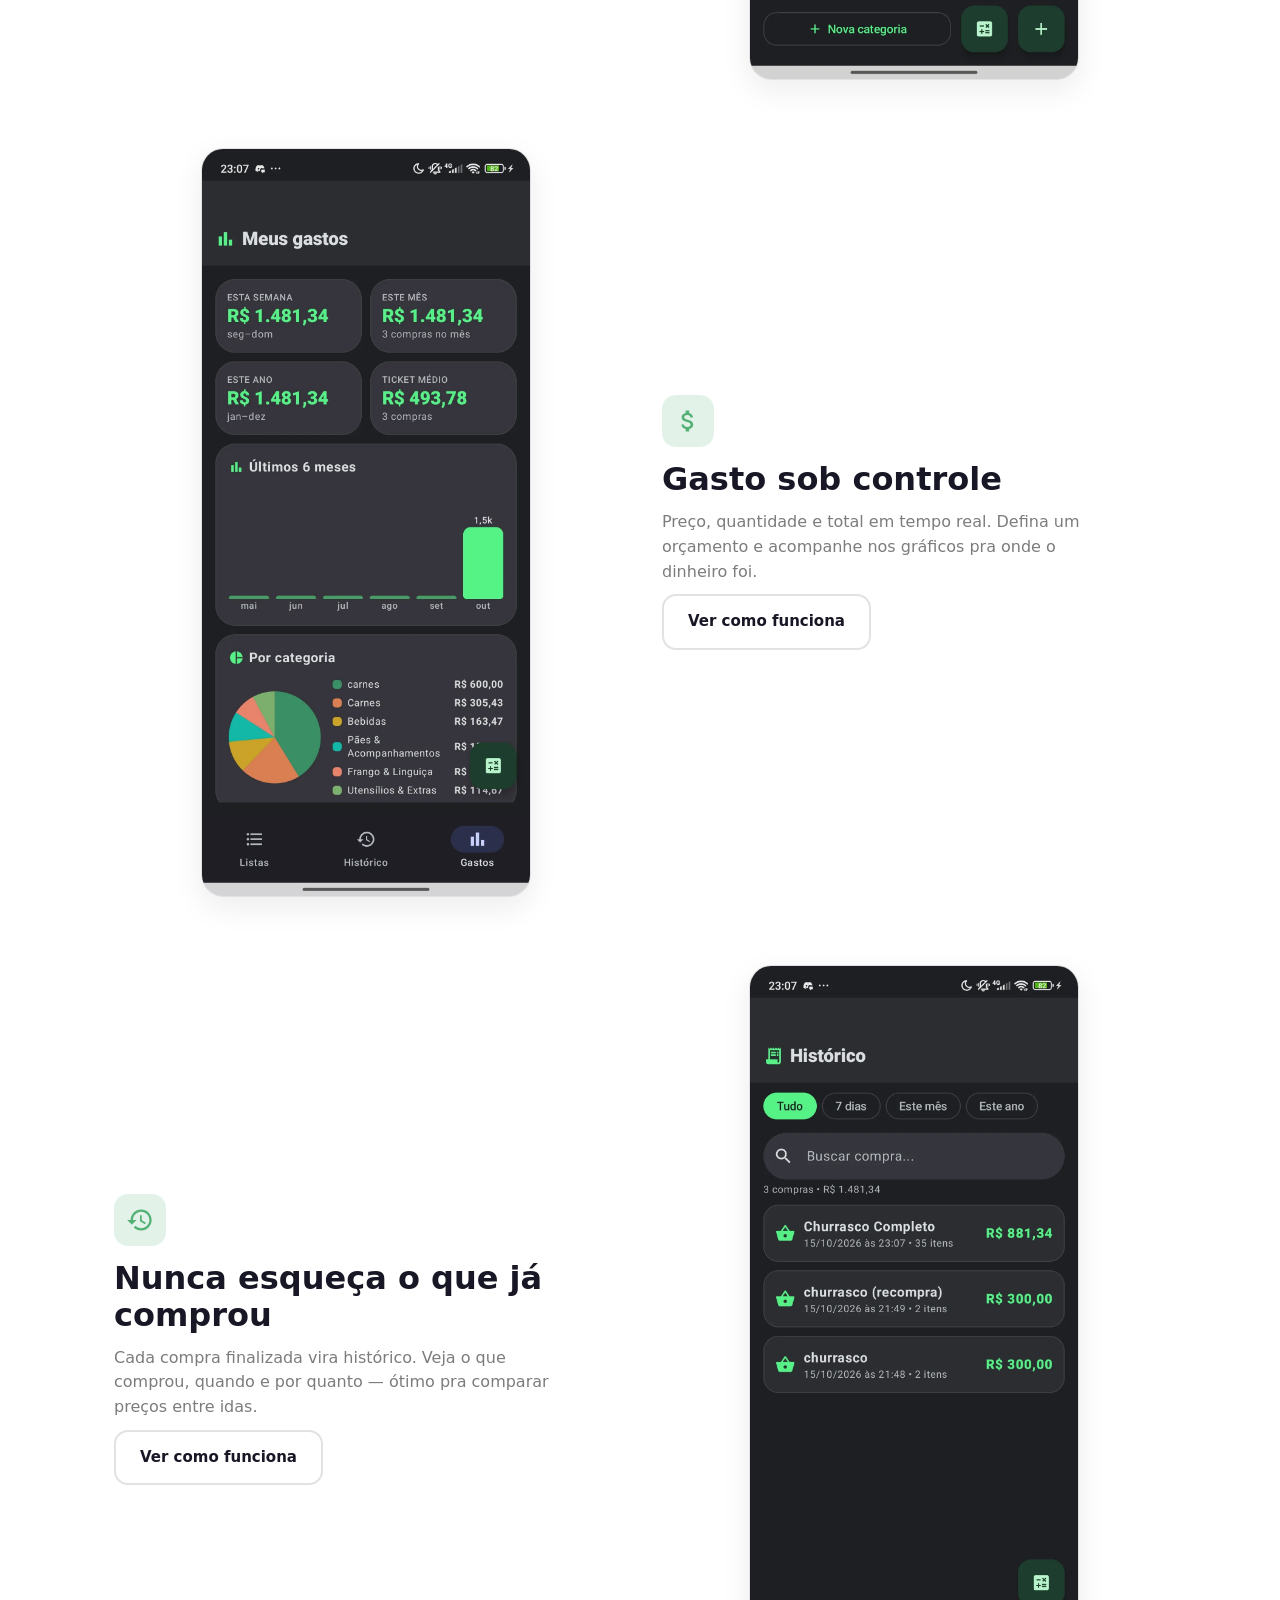
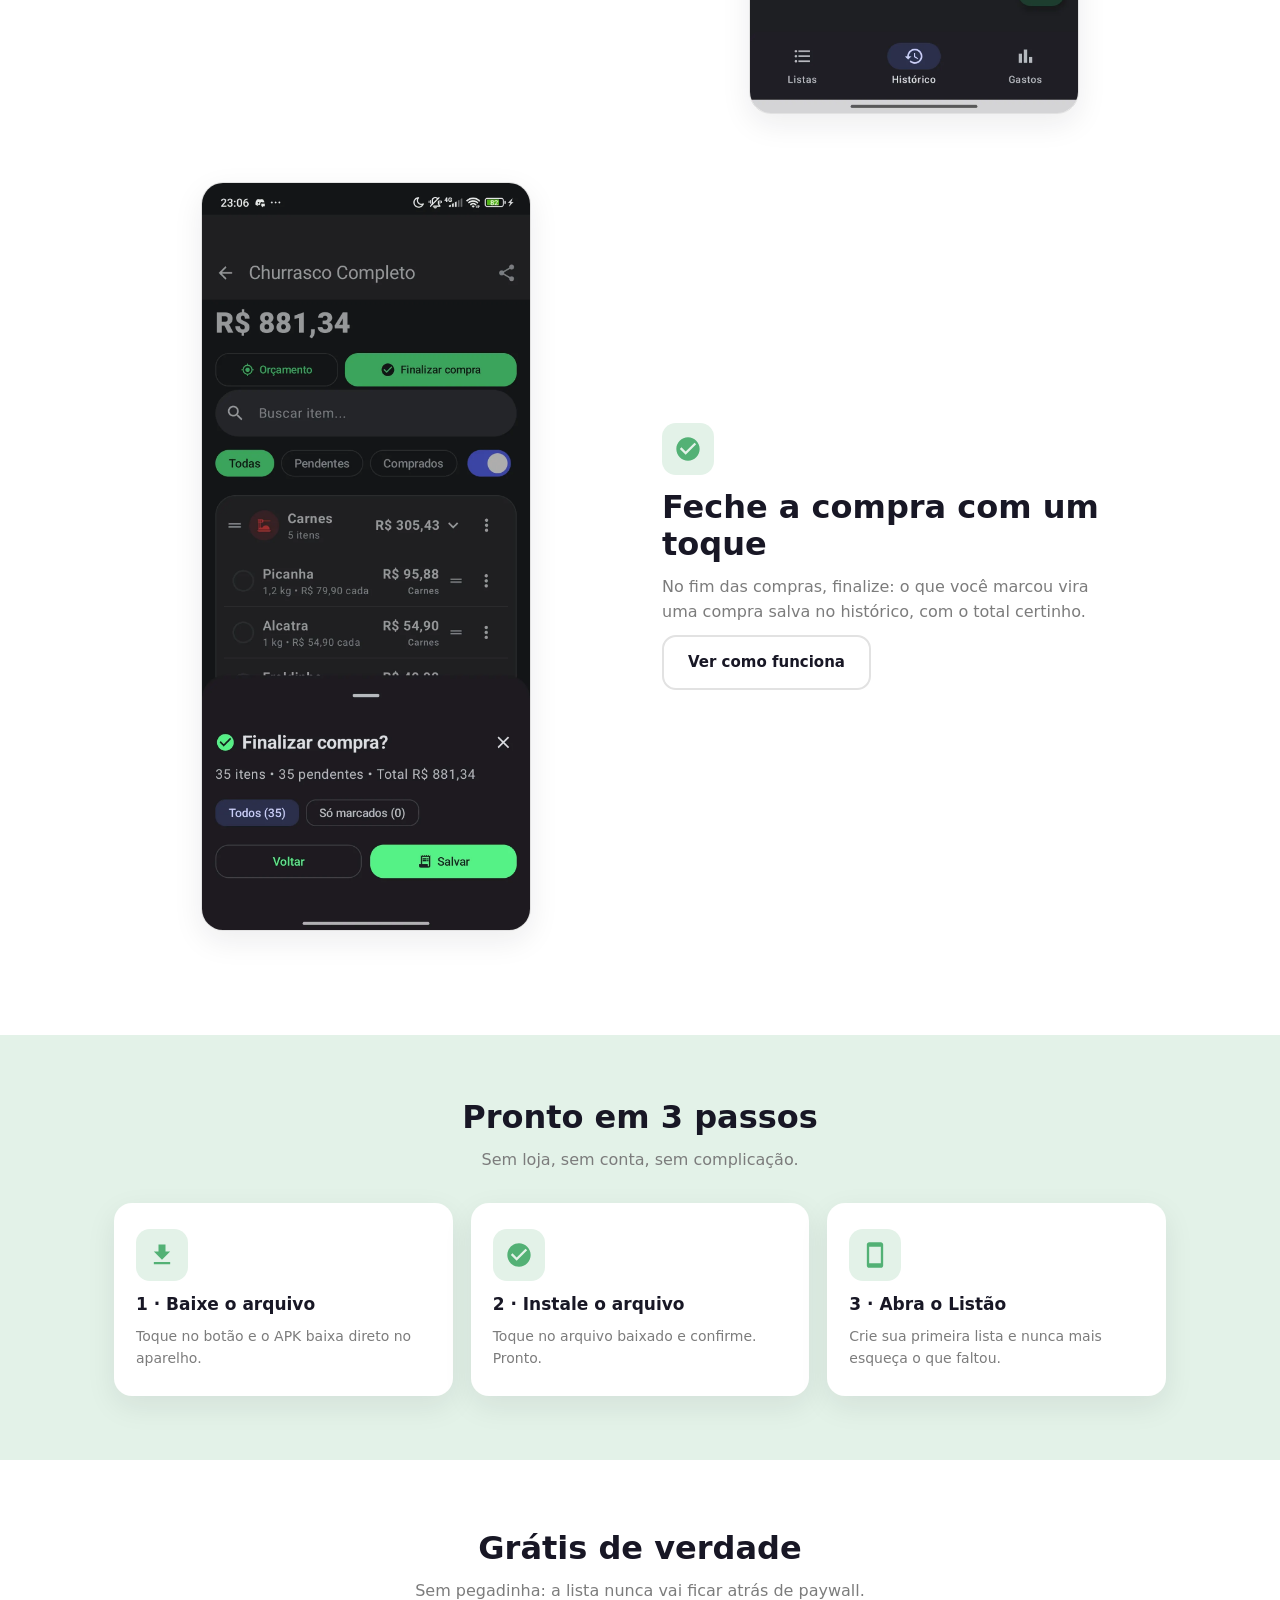
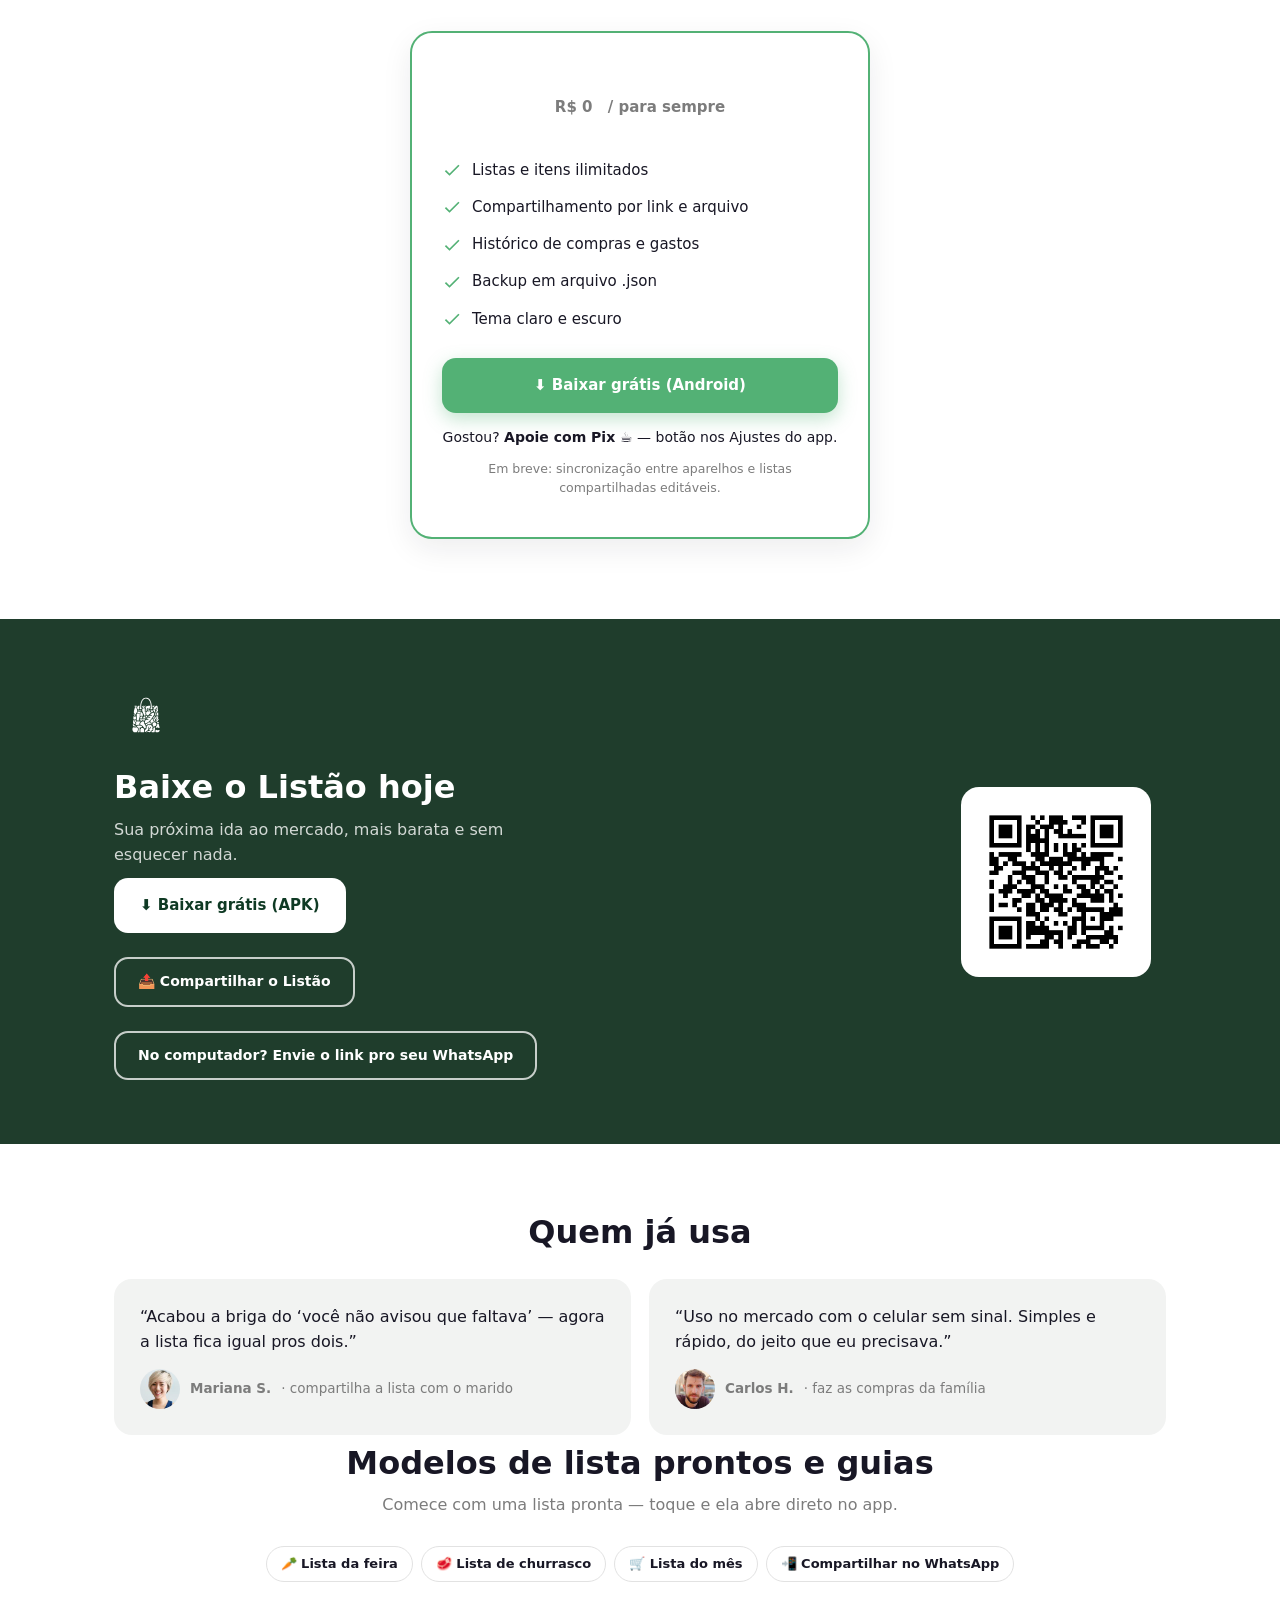
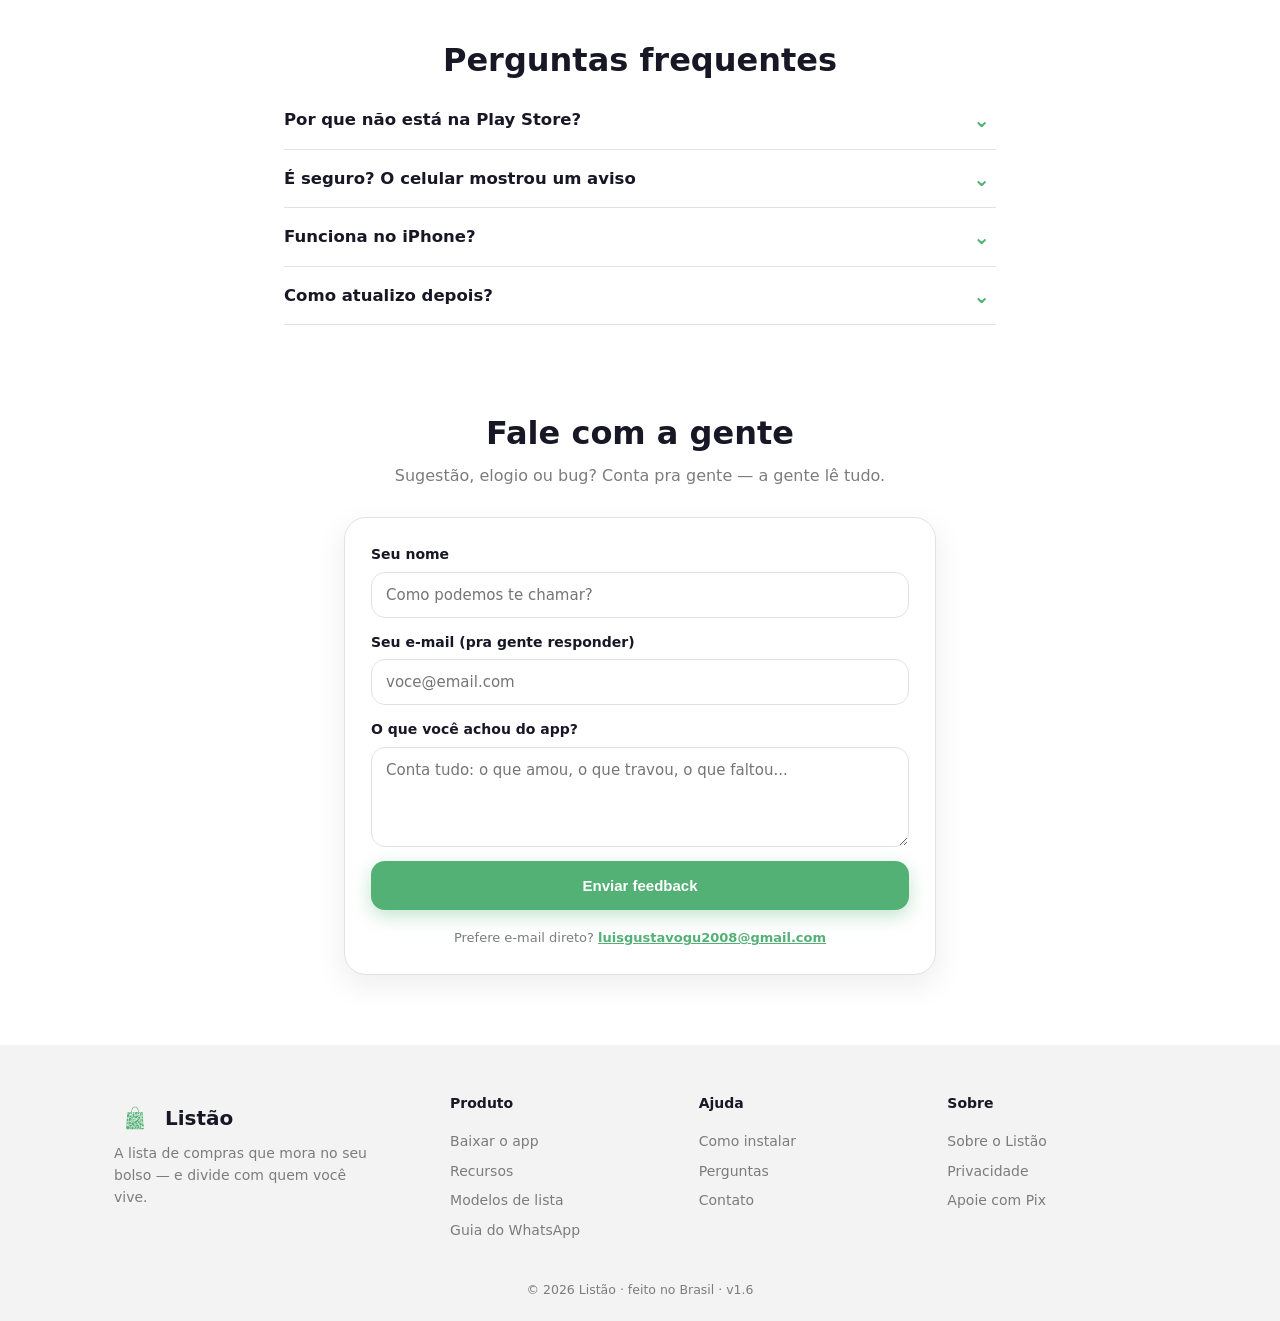
==== commit a4b47d1a: "Publica APK v1.6 (release 1,7 MB, 3 idiomas) e QR novo" ====
--- a/index.html
+++ b/index.html
@@ -29,7 +29,7 @@
 <!-- verificação: Search Console, propriedade prefixo de URL -->
 <meta name="google-site-verification" content="gfNusm2SWcJuj-ExviBEShkn10A6k7FlF6Pcpx3s6PU">
 <script type="application/ld+json">
-{"@context":"https://schema.org","@type":"MobileApplication","name":"Listão","applicationCategory":"ShoppingApplication","operatingSystem":"Android 8.0+","inLanguage":"pt-BR","url":"https://listao-br.vercel.app/","downloadUrl":"https://listao-br.vercel.app/listao-v1.5.apk","installUrl":"https://listao-br.vercel.app/","softwareVersion":"1.5","fileSize":"17.5MB","description":"App grátis de lista de compras para Android: funciona offline, sem cadastro, controla gastos e orçamento, e compartilha a lista por link no WhatsApp.","screenshot":["https://listao-br.vercel.app/prints/lista-marcados.jpg","https://listao-br.vercel.app/prints/categorias.jpg","https://listao-br.vercel.app/prints/graficos.jpg","https://listao-br.vercel.app/prints/historico.jpg"],"offers":{"@type":"Offer","price":"0","priceCurrency":"BRL"},"author":{"@type":"Person","name":"Luis Gustavo Del Bianco"}}
+{"@context":"https://schema.org","@type":"MobileApplication","name":"Listão","applicationCategory":"ShoppingApplication","operatingSystem":"Android 8.0+","inLanguage":"pt-BR","url":"https://listao-br.vercel.app/","downloadUrl":"https://listao-br.vercel.app/listao-v1.6.apk","installUrl":"https://listao-br.vercel.app/","softwareVersion":"1.6","fileSize":"1.4MB","description":"App grátis de lista de compras para Android: funciona offline, sem cadastro, controla gastos e orçamento, e compartilha a lista por link no WhatsApp.","screenshot":["https://listao-br.vercel.app/prints/lista-marcados.jpg","https://listao-br.vercel.app/prints/categorias.jpg","https://listao-br.vercel.app/prints/graficos.jpg","https://listao-br.vercel.app/prints/historico.jpg"],"offers":{"@type":"Offer","price":"0","priceCurrency":"BRL"},"author":{"@type":"Person","name":"Luis Gustavo Del Bianco"}}
 </script>
 <script type="application/ld+json">
 {"@context":"https://schema.org","@type":"FAQPage","mainEntity":[{"@type":"Question","name":"Por que o Listão não está na Play Store?","acceptedAnswer":{"@type":"Answer","text":"Por enquanto distribuímos o APK direto: fica mais leve, sem intermediário e com atualização no mesmo link. A ideia é entrar na Play quando o app amadurecer."}},{"@type":"Question","name":"É seguro instalar? O celular mostrou um aviso","acceptedAnswer":{"@type":"Answer","text":"O aviso aparece para qualquer app instalado de fora da loja. O APK é assinado, pede só permissão de internet e seus dados ficam no seu aparelho."}},{"@type":"Question","name":"O Listão funciona no iPhone?","acceptedAnswer":{"@type":"Answer","text":"Ainda não. Hoje o Listão é Android — o link compartilhado abre uma página com a lista para quem tem iPhone."}},{"@type":"Question","name":"Como atualizo o Listão depois?","acceptedAnswer":{"@type":"Answer","text":"Baixe de novo neste mesmo link e instale por cima. Suas listas e o histórico ficam intactos."}}]}
@@ -72,7 +72,7 @@
       <a class="lang-btn" href="es/">ES</a>
       <a class="lang-btn" href="en/">EN</a>
     </div>
-    <a class="btn primary small" data-trk="click_download" data-pos="header" href="listao-v1.5.apk" download="listao-v1.5.apk">Baixar grátis</a>
+    <a class="btn primary small" data-trk="click_download" data-pos="header" href="listao-v1.6.apk" download="listao-v1.6.apk">Baixar grátis</a>
   </div>
 </header>
 
@@ -93,11 +93,11 @@
       <h1>Sua lista de compras, <span class="verde">simples assim</span></h1>
       <p class="lead">Grátis, offline e sem cadastro. Monte a lista, controle o gasto e compartilhe por um link no WhatsApp — quem toca, abre.</p>
       <div class="btn-row">
-        <a class="btn primary" data-trk="click_download" data-pos="hero" href="listao-v1.5.apk" download="listao-v1.5.apk">⬇ Baixar grátis (Android)</a>
+        <a class="btn primary" data-trk="click_download" data-pos="hero" href="listao-v1.6.apk" download="listao-v1.6.apk">⬇ Baixar grátis (Android)</a>
         <a class="btn ghost" data-trk="click_share" data-pos="hero" data-share href="https://wa.me/?text=Baixe%20o%20List%C3%A3o%20gr%C3%A1tis%3A%20app%20de%20lista%20de%20compras%20offline%20e%20sem%20cadastro%20https%3A%2F%2Flistao-br.vercel.app%2F" target="_blank" rel="noopener">📤 Compartilhar</a>
         <a class="btn ghost" data-trk="click_como_instalar" href="#como-instalar">Como instalar</a>
       </div>
-      <p class="meta">v1.5 · ~18 MB · APK direto · atualizado hoje</p>
+      <p class="meta">v1.6 · ~1,4 MB · APK direto · atualizado hoje</p>
       <div class="badges">
         <span class="pill">✓ Compartilha por link</span>
         <span class="pill">✓ Dados no seu aparelho</span>
@@ -220,7 +220,7 @@
       <li><svg viewBox="0 0 24 24"><path d="M9,16.17L4.83,12l-1.42,1.41L9,19 21,7l-1.41,-1.41z"/></svg> Backup em arquivo .json</li>
       <li><svg viewBox="0 0 24 24"><path d="M9,16.17L4.83,12l-1.42,1.41L9,19 21,7l-1.41,-1.41z"/></svg> Tema claro e escuro</li>
     </ul>
-    <a class="btn primary wide" data-trk="click_download" data-pos="preco" href="listao-v1.5.apk" download="listao-v1.5.apk">⬇ Baixar grátis (Android)</a>
+    <a class="btn primary wide" data-trk="click_download" data-pos="preco" href="listao-v1.6.apk" download="listao-v1.6.apk">⬇ Baixar grátis (Android)</a>
     <p class="pix-note">Gostou? <b>Apoie com Pix ☕</b> — botão nos Ajustes do app.</p>
     <p class="soon">Em breve: sincronização entre aparelhos e listas compartilhadas editáveis.</p>
   </div>
@@ -233,7 +233,7 @@
       <img class="final-logo" src="simbolo-branco.svg" alt="">
       <h2>Baixe o Listão hoje</h2>
       <p>Sua próxima ida ao mercado, mais barata e sem esquecer nada.</p>
-      <a class="btn white" data-trk="click_download" data-pos="final" href="listao-v1.5.apk" download="listao-v1.5.apk">⬇ Baixar grátis (APK)</a>
+      <a class="btn white" data-trk="click_download" data-pos="final" href="listao-v1.6.apk" download="listao-v1.6.apk">⬇ Baixar grátis (APK)</a>
       <div style="margin-top:12px"><a class="wa-link" data-trk="click_share" data-pos="final" data-share href="https://wa.me/?text=Baixe%20o%20List%C3%A3o%20gr%C3%A1tis%3A%20app%20de%20lista%20de%20compras%20offline%20e%20sem%20cadastro%20https%3A%2F%2Flistao-br.vercel.app%2F" target="_blank" rel="noopener">📤 Compartilhar o Listão</a></div>
       <div style="margin-top:12px"><a class="wa-link" data-trk="click_whatsapp" href="https://wa.me/?text=Baixe%20o%20List%C3%A3o%20gr%C3%A1tis%20para%20Android%3A%20https%3A%2F%2Flistao-br.vercel.app%2F" target="_blank" rel="noopener">No computador? Envie o link pro seu WhatsApp</a></div>
     </div>
@@ -342,7 +342,7 @@
       <a href="#">Apoie com Pix</a>
     </div>
   </div>
-  <div class="container copy">© 2026 Listão · feito no Brasil · v1.5</div>
+  <div class="container copy">© 2026 Listão · feito no Brasil · v1.6</div>
 </footer>
 
 <script src="trk.js" defer></script>
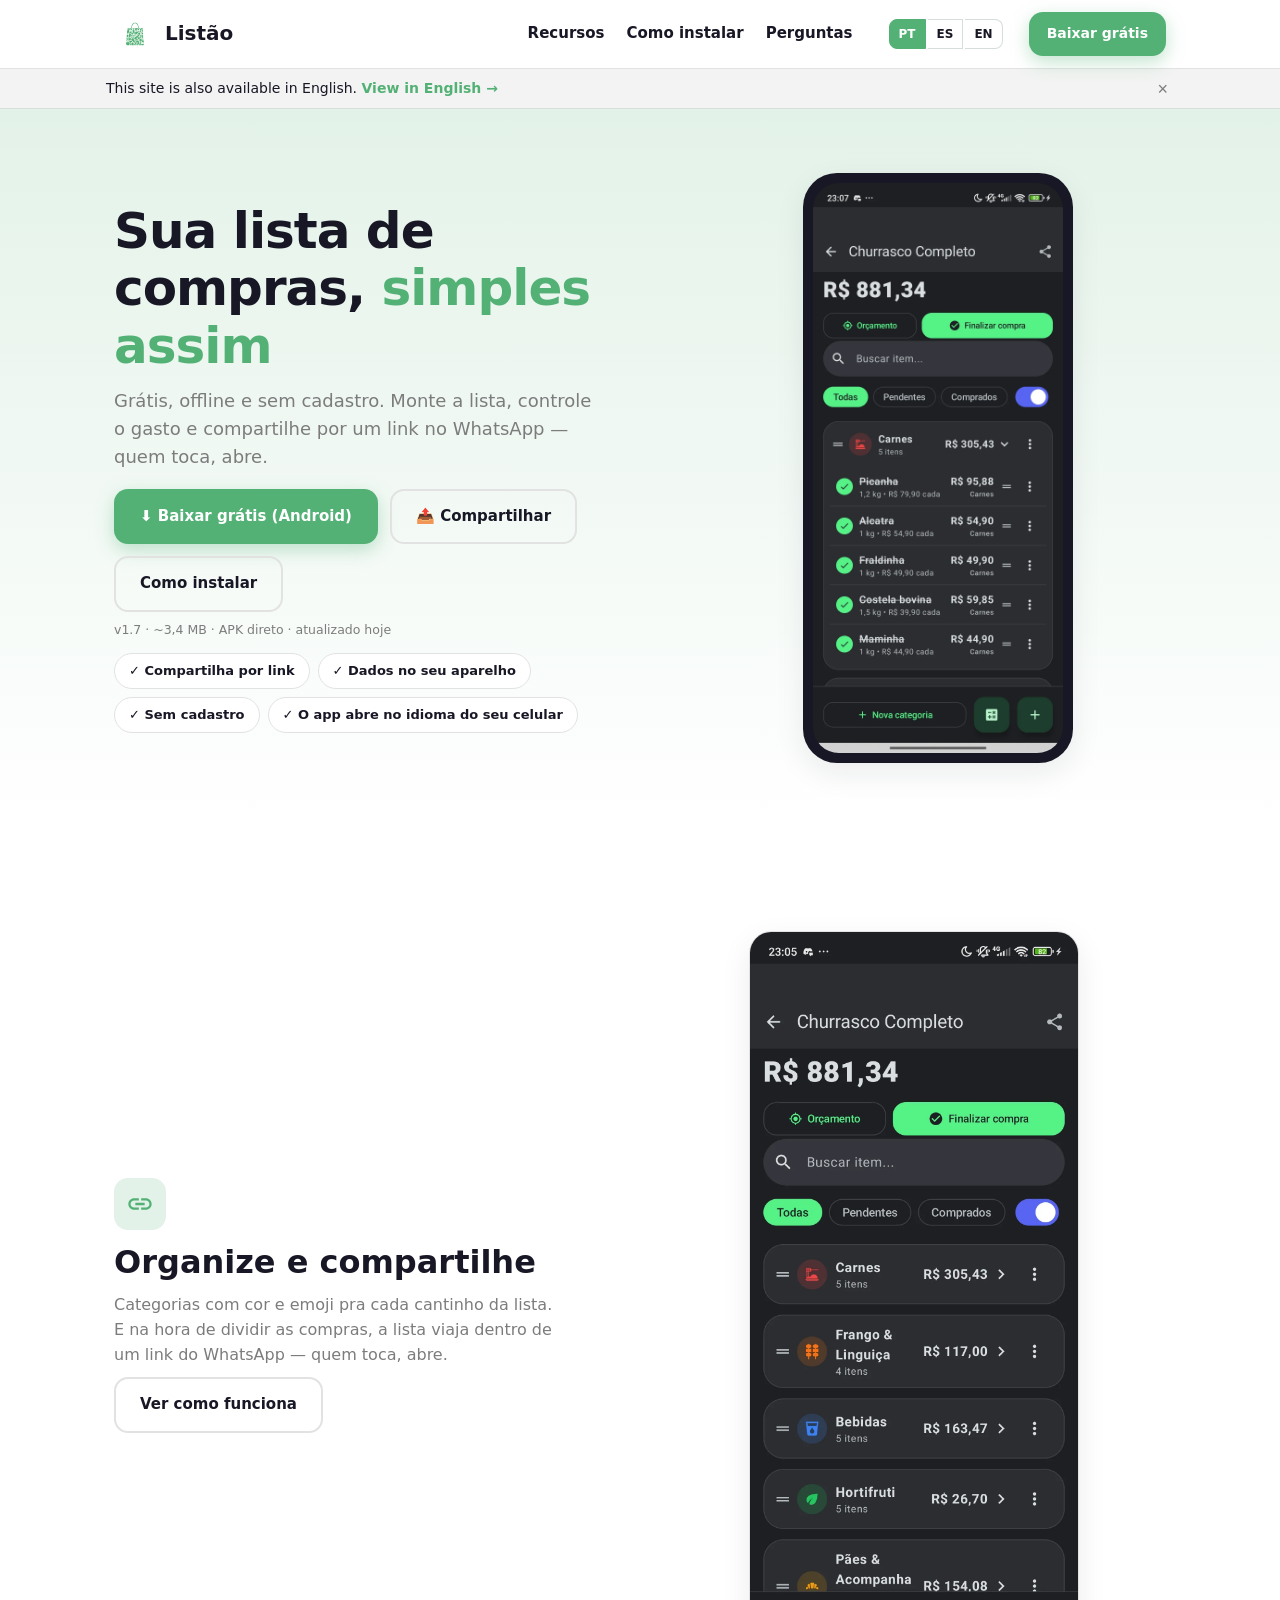
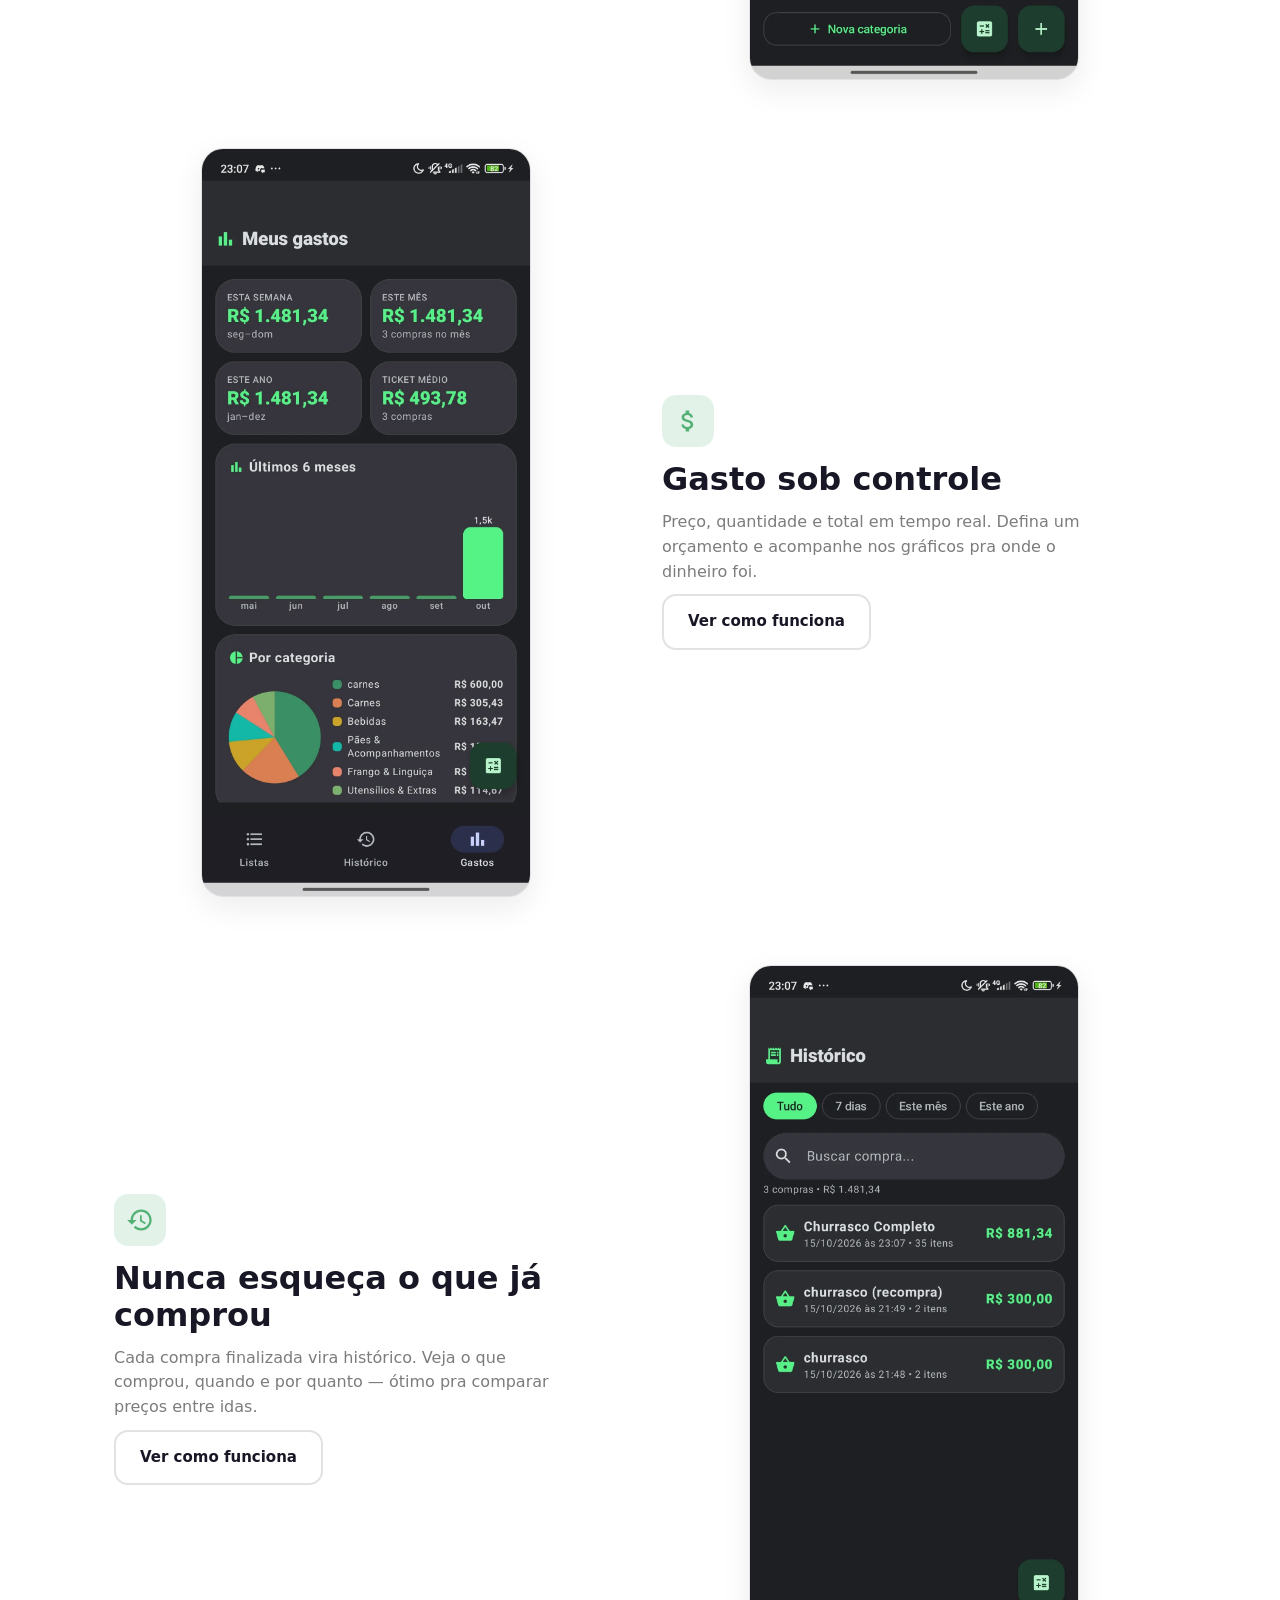
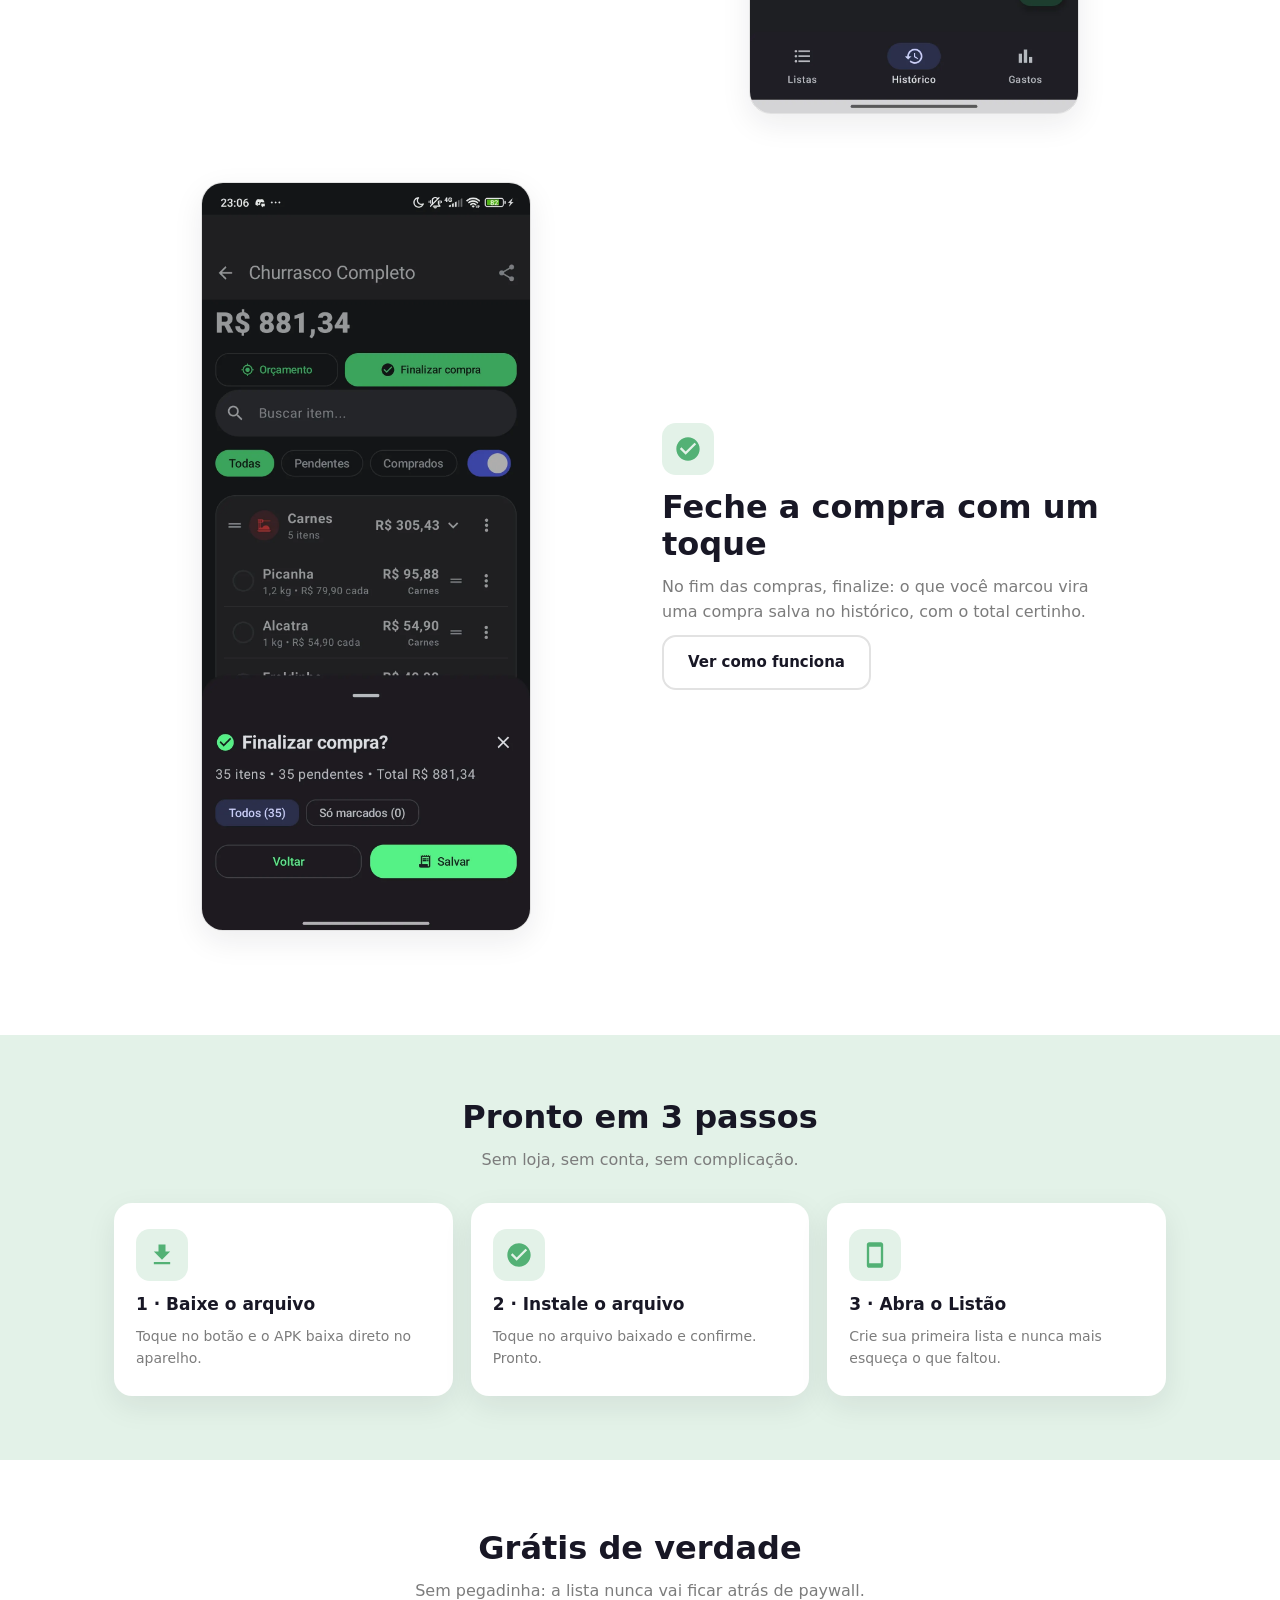
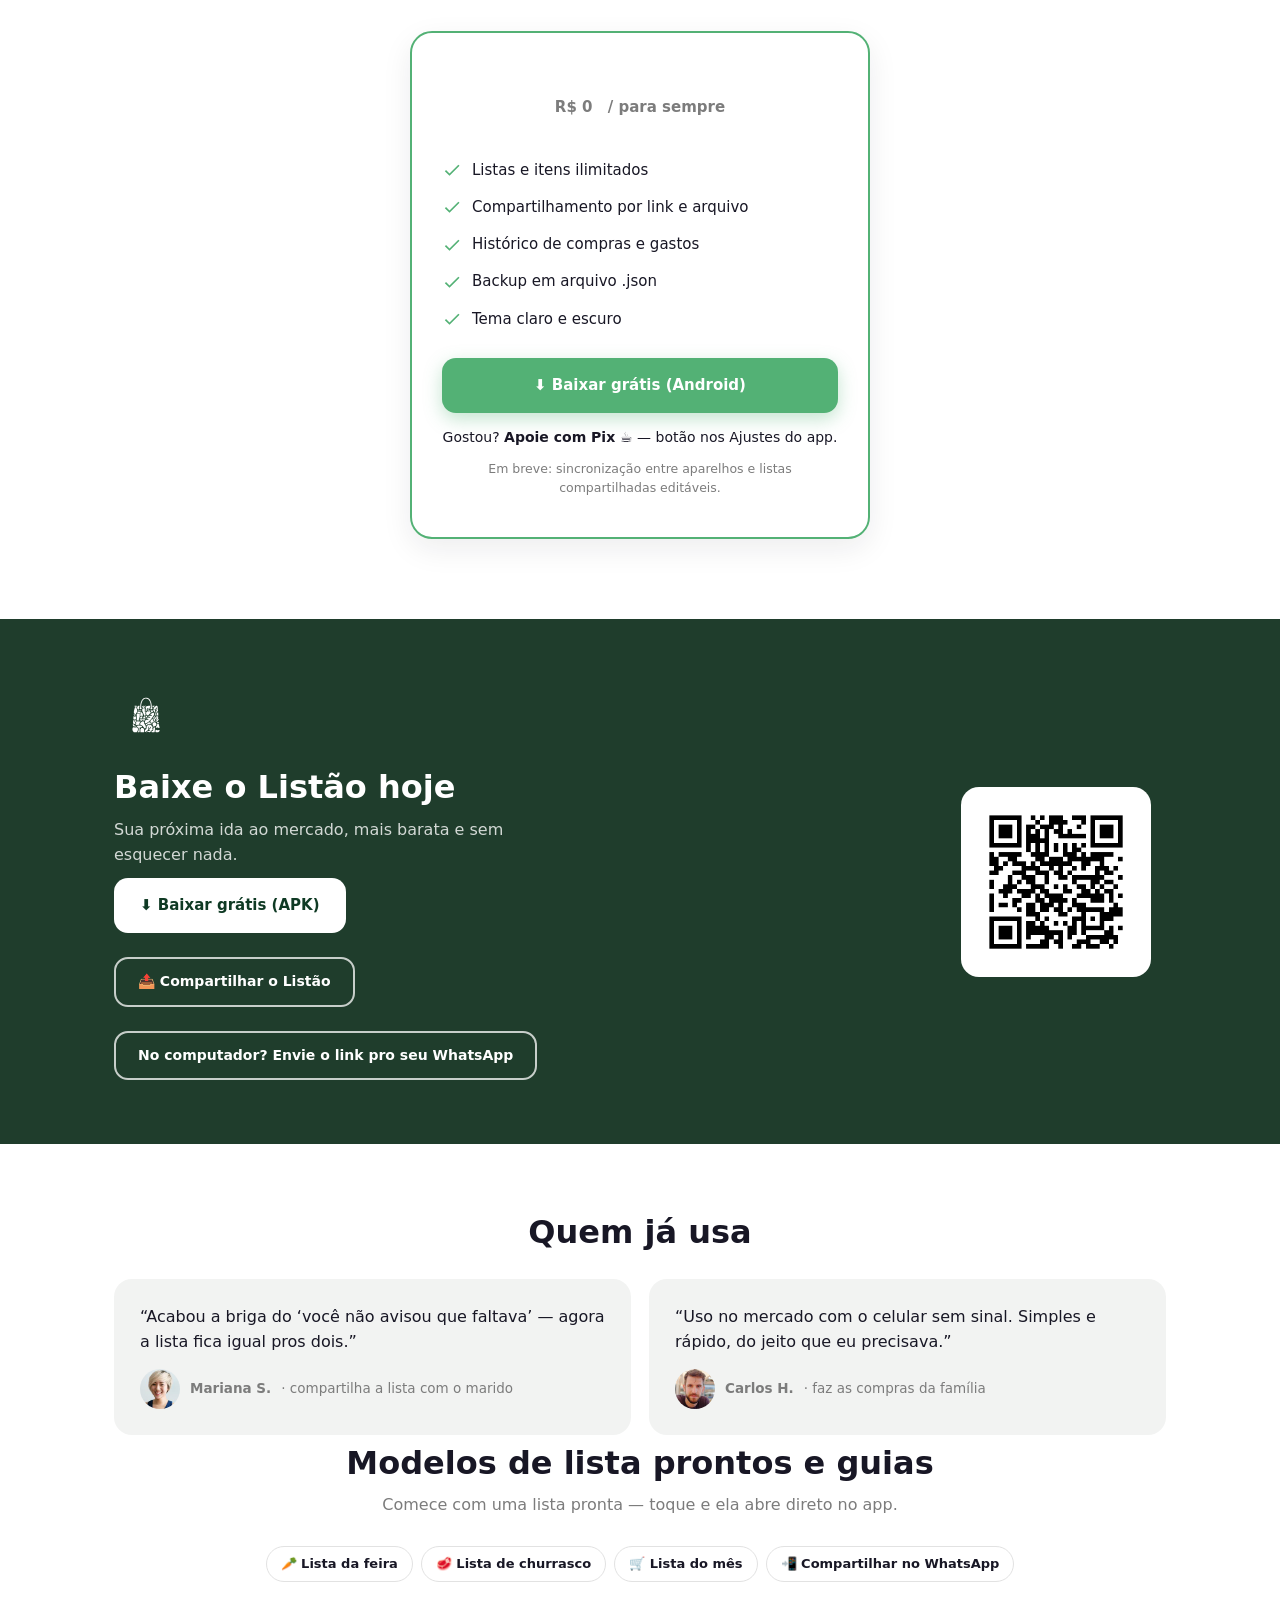
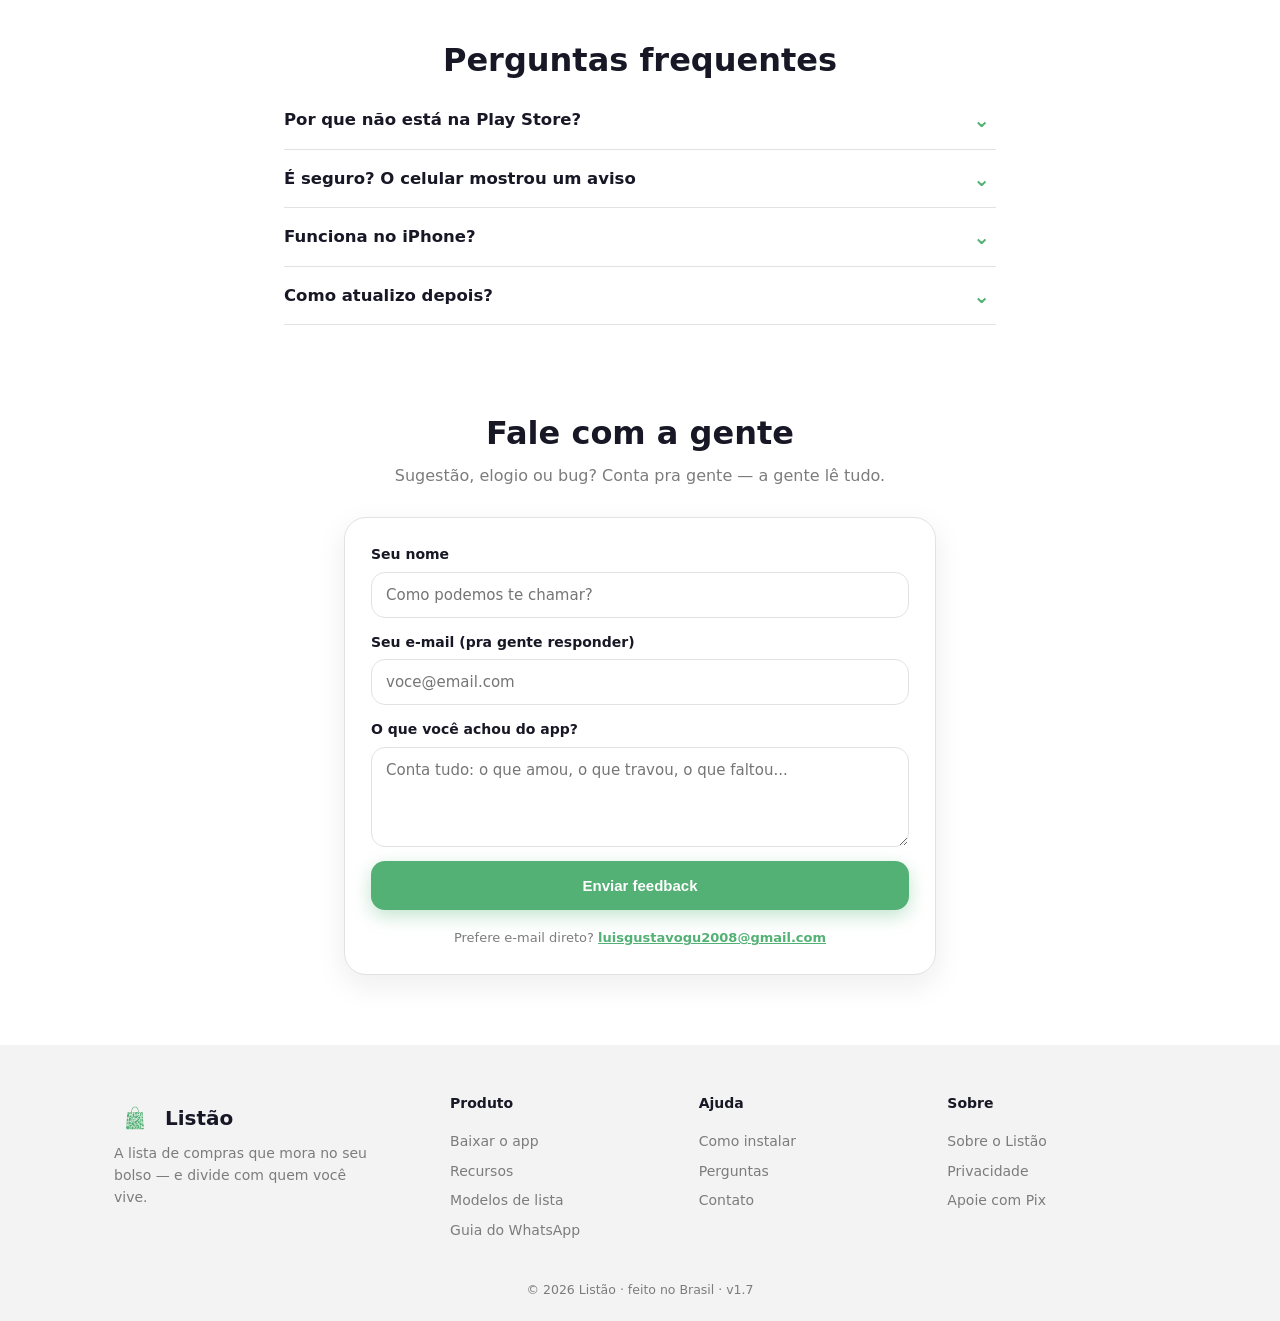
==== commit 122e4f4f: "Publica APK v1.7 com anuncios discretos (banner AdMob NPA em Historico/Gastos, 3,4 MB)" ====
--- a/index.html
+++ b/index.html
@@ -29,7 +29,7 @@
 <!-- verificação: Search Console, propriedade prefixo de URL -->
 <meta name="google-site-verification" content="gfNusm2SWcJuj-ExviBEShkn10A6k7FlF6Pcpx3s6PU">
 <script type="application/ld+json">
-{"@context":"https://schema.org","@type":"MobileApplication","name":"Listão","applicationCategory":"ShoppingApplication","operatingSystem":"Android 8.0+","inLanguage":"pt-BR","url":"https://listao-br.vercel.app/","downloadUrl":"https://listao-br.vercel.app/listao-v1.6.apk","installUrl":"https://listao-br.vercel.app/","softwareVersion":"1.6","fileSize":"1.4MB","description":"App grátis de lista de compras para Android: funciona offline, sem cadastro, controla gastos e orçamento, e compartilha a lista por link no WhatsApp.","screenshot":["https://listao-br.vercel.app/prints/lista-marcados.jpg","https://listao-br.vercel.app/prints/categorias.jpg","https://listao-br.vercel.app/prints/graficos.jpg","https://listao-br.vercel.app/prints/historico.jpg"],"offers":{"@type":"Offer","price":"0","priceCurrency":"BRL"},"author":{"@type":"Person","name":"Luis Gustavo Del Bianco"}}
+{"@context":"https://schema.org","@type":"MobileApplication","name":"Listão","applicationCategory":"ShoppingApplication","operatingSystem":"Android 8.0+","inLanguage":"pt-BR","url":"https://listao-br.vercel.app/","downloadUrl":"https://listao-br.vercel.app/listao-v1.7.apk","installUrl":"https://listao-br.vercel.app/","softwareVersion":"1.7","fileSize":"3.4MB","description":"App grátis de lista de compras para Android: funciona offline, sem cadastro, controla gastos e orçamento, e compartilha a lista por link no WhatsApp.","screenshot":["https://listao-br.vercel.app/prints/lista-marcados.jpg","https://listao-br.vercel.app/prints/categorias.jpg","https://listao-br.vercel.app/prints/graficos.jpg","https://listao-br.vercel.app/prints/historico.jpg"],"offers":{"@type":"Offer","price":"0","priceCurrency":"BRL"},"author":{"@type":"Person","name":"Luis Gustavo Del Bianco"}}
 </script>
 <script type="application/ld+json">
 {"@context":"https://schema.org","@type":"FAQPage","mainEntity":[{"@type":"Question","name":"Por que o Listão não está na Play Store?","acceptedAnswer":{"@type":"Answer","text":"Por enquanto distribuímos o APK direto: fica mais leve, sem intermediário e com atualização no mesmo link. A ideia é entrar na Play quando o app amadurecer."}},{"@type":"Question","name":"É seguro instalar? O celular mostrou um aviso","acceptedAnswer":{"@type":"Answer","text":"O aviso aparece para qualquer app instalado de fora da loja. O APK é assinado, pede só permissão de internet e seus dados ficam no seu aparelho."}},{"@type":"Question","name":"O Listão funciona no iPhone?","acceptedAnswer":{"@type":"Answer","text":"Ainda não. Hoje o Listão é Android — o link compartilhado abre uma página com a lista para quem tem iPhone."}},{"@type":"Question","name":"Como atualizo o Listão depois?","acceptedAnswer":{"@type":"Answer","text":"Baixe de novo neste mesmo link e instale por cima. Suas listas e o histórico ficam intactos."}}]}
@@ -72,7 +72,7 @@
       <a class="lang-btn" href="es/">ES</a>
       <a class="lang-btn" href="en/">EN</a>
     </div>
-    <a class="btn primary small" data-trk="click_download" data-pos="header" href="listao-v1.6.apk" download="listao-v1.6.apk">Baixar grátis</a>
+    <a class="btn primary small" data-trk="click_download" data-pos="header" href="listao-v1.7.apk" download="listao-v1.7.apk">Baixar grátis</a>
   </div>
 </header>
 
@@ -93,11 +93,11 @@
       <h1>Sua lista de compras, <span class="verde">simples assim</span></h1>
       <p class="lead">Grátis, offline e sem cadastro. Monte a lista, controle o gasto e compartilhe por um link no WhatsApp — quem toca, abre.</p>
       <div class="btn-row">
-        <a class="btn primary" data-trk="click_download" data-pos="hero" href="listao-v1.6.apk" download="listao-v1.6.apk">⬇ Baixar grátis (Android)</a>
+        <a class="btn primary" data-trk="click_download" data-pos="hero" href="listao-v1.7.apk" download="listao-v1.7.apk">⬇ Baixar grátis (Android)</a>
         <a class="btn ghost" data-trk="click_share" data-pos="hero" data-share href="https://wa.me/?text=Baixe%20o%20List%C3%A3o%20gr%C3%A1tis%3A%20app%20de%20lista%20de%20compras%20offline%20e%20sem%20cadastro%20https%3A%2F%2Flistao-br.vercel.app%2F" target="_blank" rel="noopener">📤 Compartilhar</a>
         <a class="btn ghost" data-trk="click_como_instalar" href="#como-instalar">Como instalar</a>
       </div>
-      <p class="meta">v1.6 · ~1,4 MB · APK direto · atualizado hoje</p>
+      <p class="meta">v1.7 · ~3,4 MB · APK direto · atualizado hoje</p>
       <div class="badges">
         <span class="pill">✓ Compartilha por link</span>
         <span class="pill">✓ Dados no seu aparelho</span>
@@ -220,7 +220,7 @@
       <li><svg viewBox="0 0 24 24"><path d="M9,16.17L4.83,12l-1.42,1.41L9,19 21,7l-1.41,-1.41z"/></svg> Backup em arquivo .json</li>
       <li><svg viewBox="0 0 24 24"><path d="M9,16.17L4.83,12l-1.42,1.41L9,19 21,7l-1.41,-1.41z"/></svg> Tema claro e escuro</li>
     </ul>
-    <a class="btn primary wide" data-trk="click_download" data-pos="preco" href="listao-v1.6.apk" download="listao-v1.6.apk">⬇ Baixar grátis (Android)</a>
+    <a class="btn primary wide" data-trk="click_download" data-pos="preco" href="listao-v1.7.apk" download="listao-v1.7.apk">⬇ Baixar grátis (Android)</a>
     <p class="pix-note">Gostou? <b>Apoie com Pix ☕</b> — botão nos Ajustes do app.</p>
     <p class="soon">Em breve: sincronização entre aparelhos e listas compartilhadas editáveis.</p>
   </div>
@@ -233,7 +233,7 @@
       <img class="final-logo" src="simbolo-branco.svg" alt="">
       <h2>Baixe o Listão hoje</h2>
       <p>Sua próxima ida ao mercado, mais barata e sem esquecer nada.</p>
-      <a class="btn white" data-trk="click_download" data-pos="final" href="listao-v1.6.apk" download="listao-v1.6.apk">⬇ Baixar grátis (APK)</a>
+      <a class="btn white" data-trk="click_download" data-pos="final" href="listao-v1.7.apk" download="listao-v1.7.apk">⬇ Baixar grátis (APK)</a>
       <div style="margin-top:12px"><a class="wa-link" data-trk="click_share" data-pos="final" data-share href="https://wa.me/?text=Baixe%20o%20List%C3%A3o%20gr%C3%A1tis%3A%20app%20de%20lista%20de%20compras%20offline%20e%20sem%20cadastro%20https%3A%2F%2Flistao-br.vercel.app%2F" target="_blank" rel="noopener">📤 Compartilhar o Listão</a></div>
       <div style="margin-top:12px"><a class="wa-link" data-trk="click_whatsapp" href="https://wa.me/?text=Baixe%20o%20List%C3%A3o%20gr%C3%A1tis%20para%20Android%3A%20https%3A%2F%2Flistao-br.vercel.app%2F" target="_blank" rel="noopener">No computador? Envie o link pro seu WhatsApp</a></div>
     </div>
@@ -342,7 +342,7 @@
       <a href="#">Apoie com Pix</a>
     </div>
   </div>
-  <div class="container copy">© 2026 Listão · feito no Brasil · v1.6</div>
+  <div class="container copy">© 2026 Listão · feito no Brasil · v1.7</div>
 </footer>
 
 <script src="trk.js" defer></script>
